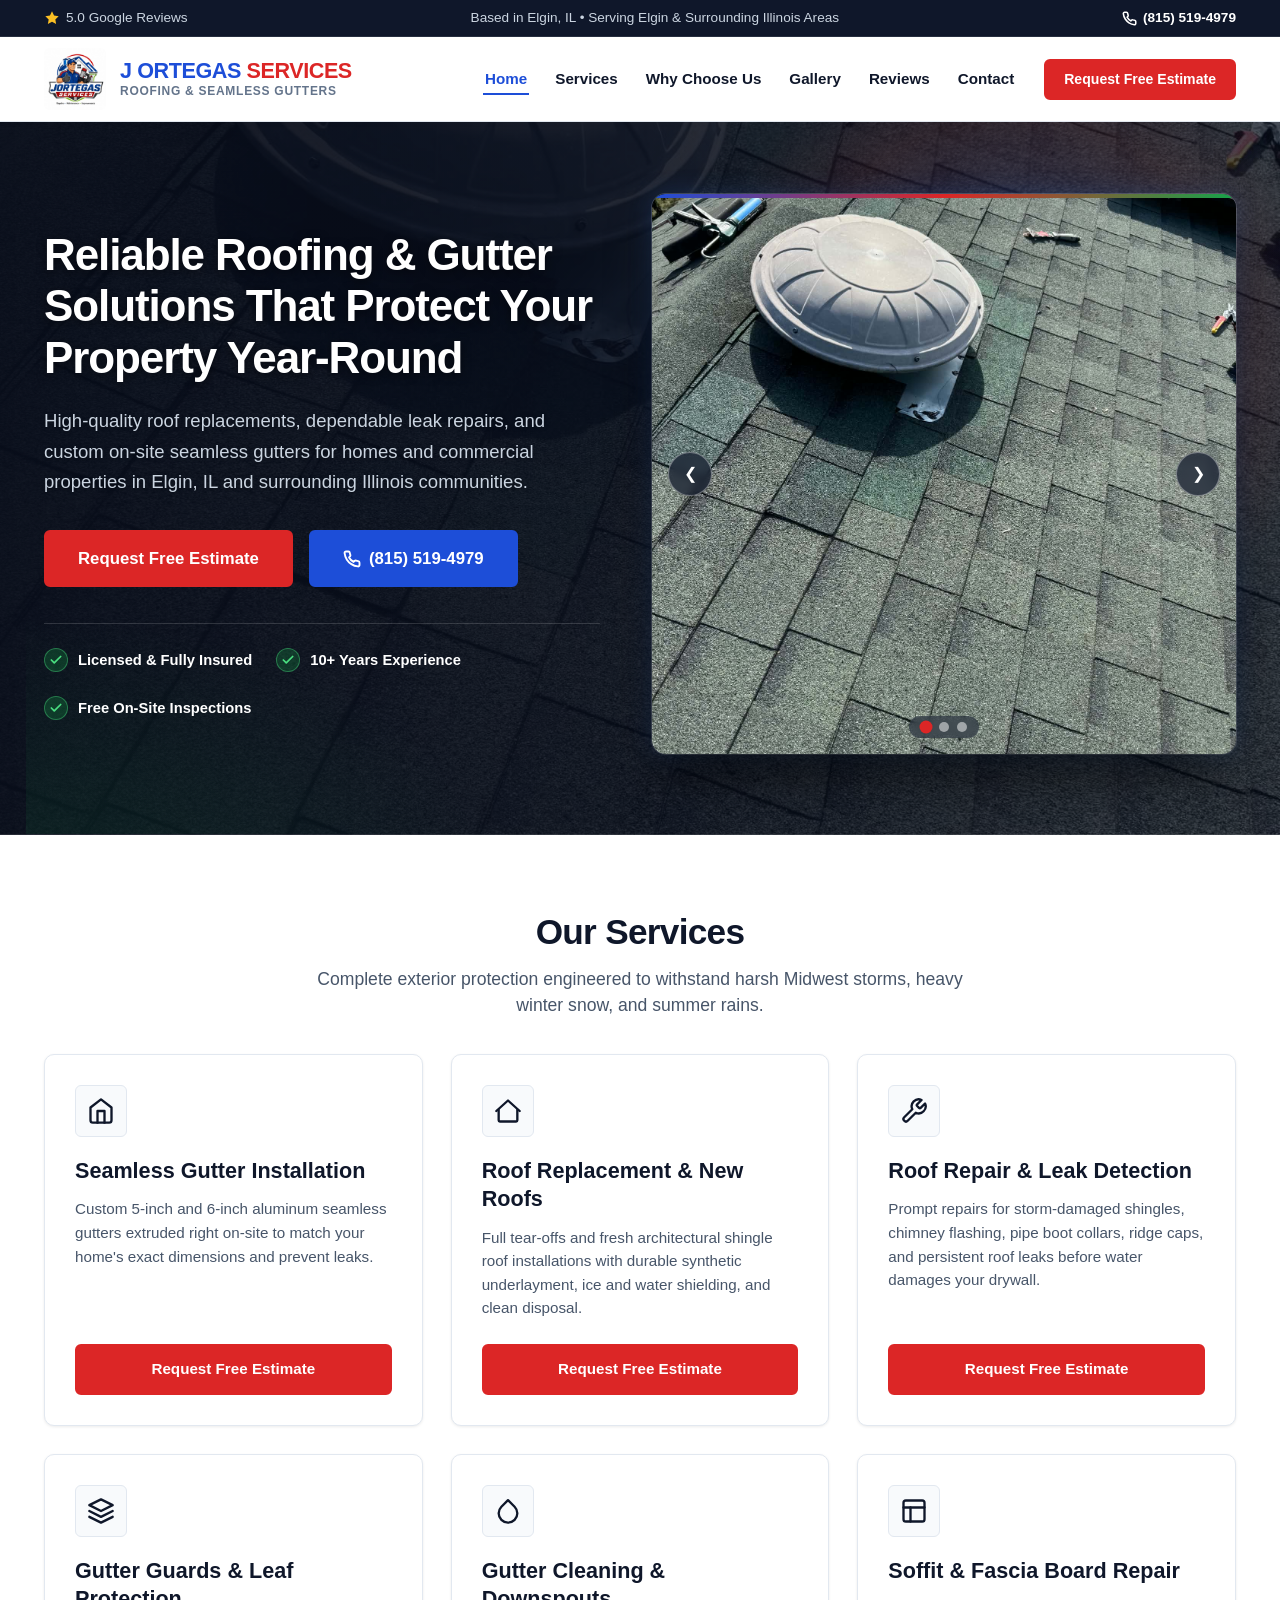
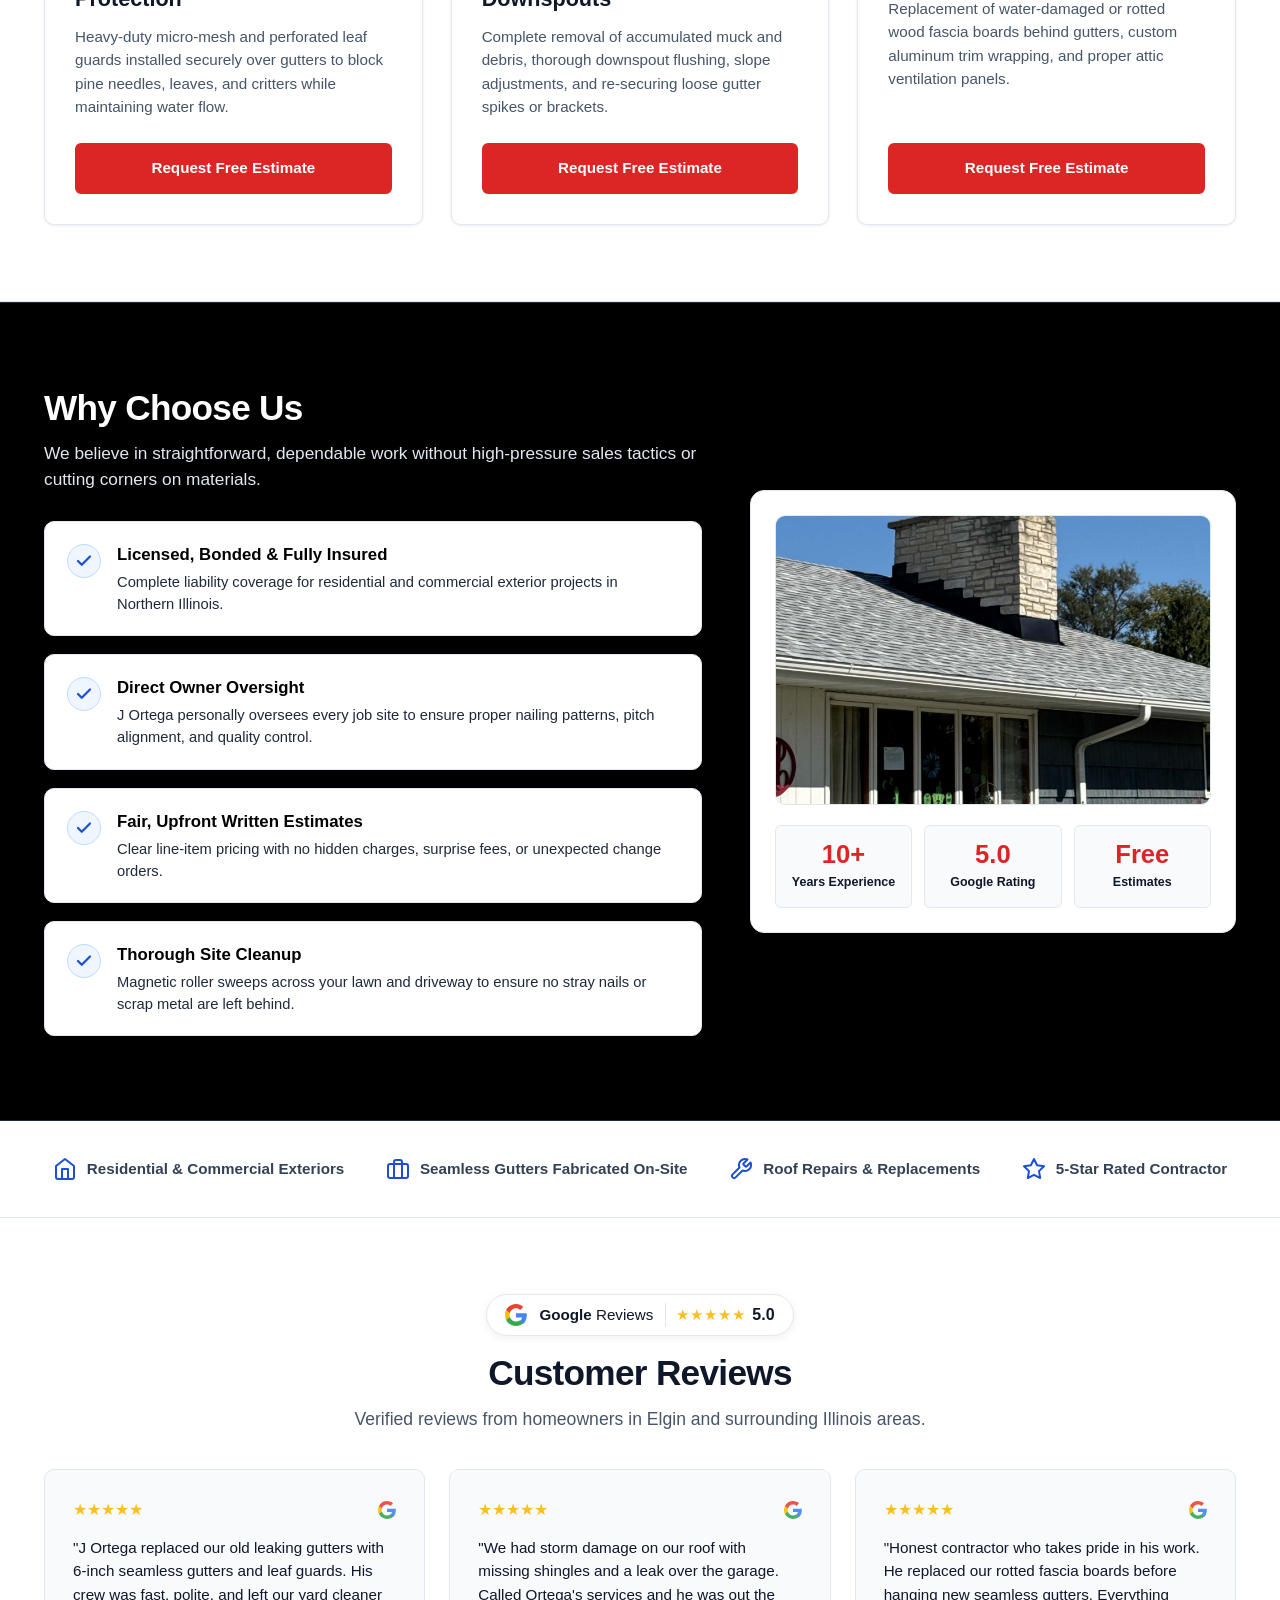
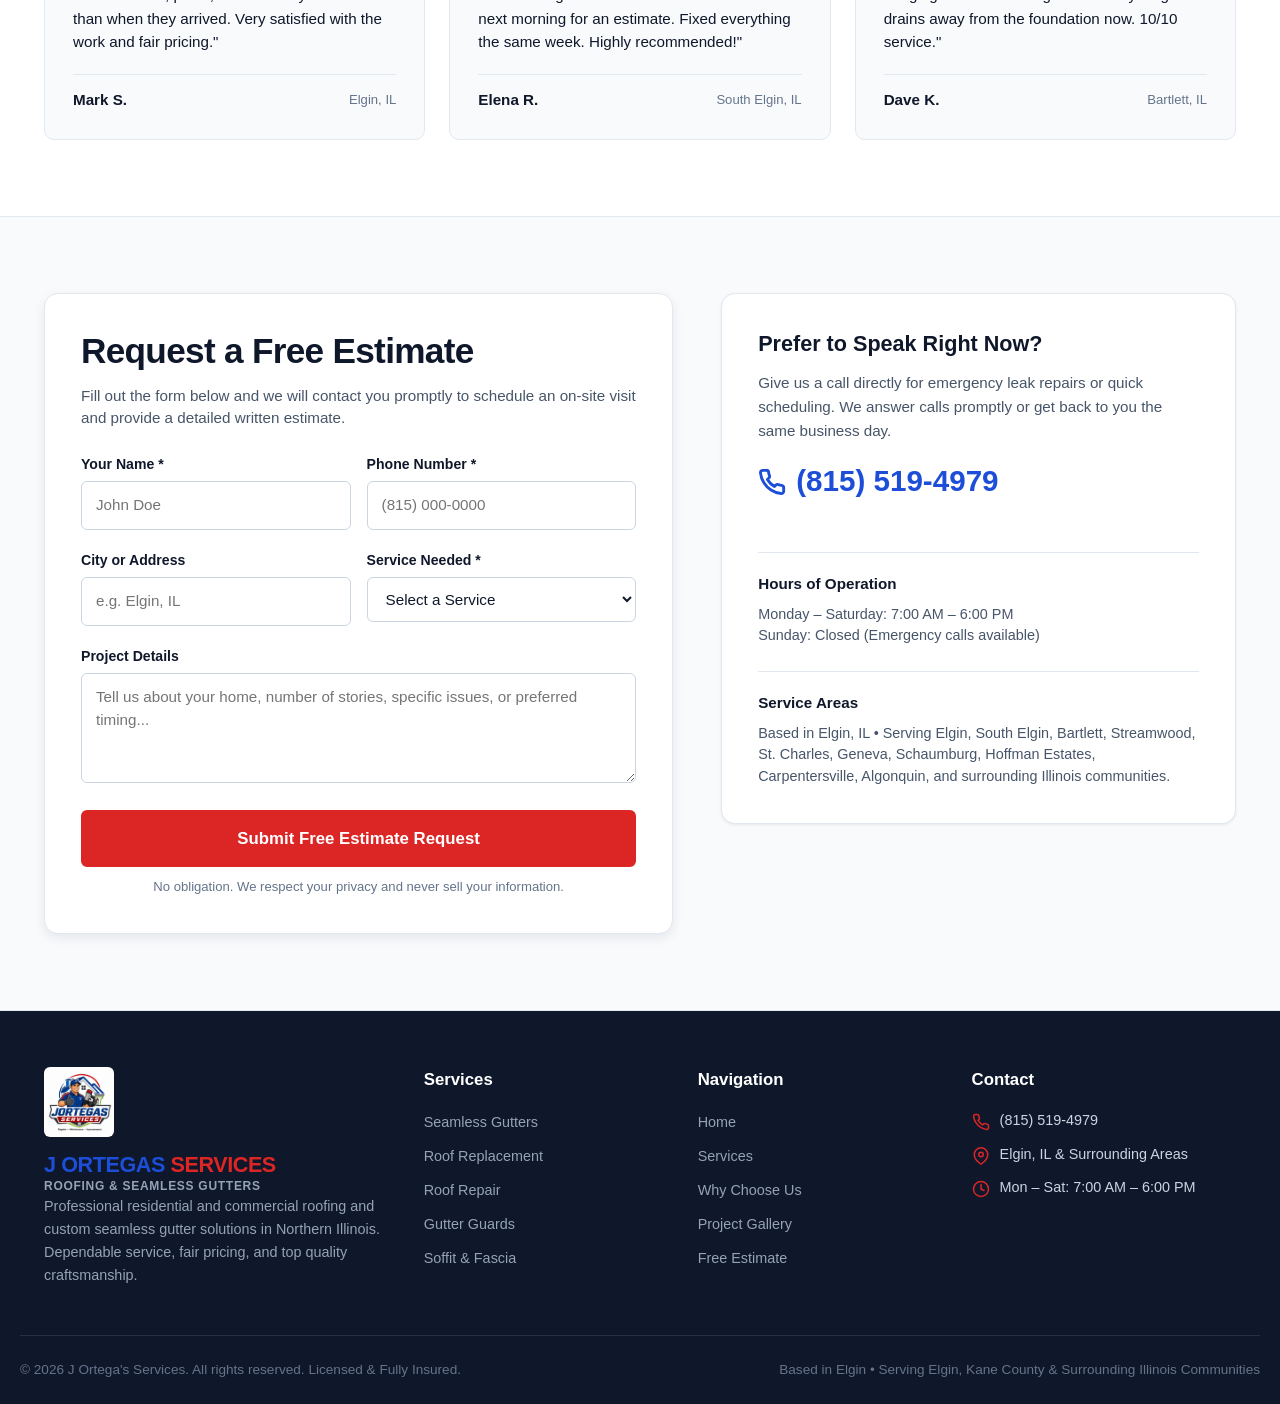
==== index.html @ 9fd20a76 "Launch J Ortega's Services website: dark hero slider, edge-to-edge project gallery, SEO meta & schem" ====
<!DOCTYPE html>
<html lang="en">
<head>
  <meta charset="UTF-8">
  <meta name="viewport" content="width=device-width, initial-scale=1.0">
  <title>J Ortega's Services | Roofing &amp; Seamless Gutters | Elgin, IL</title>
  <meta name="description" content="Professional roofing replacement, roof repair, seamless gutter installation, and gutter guards based in Elgin, IL and serving surrounding Illinois communities. Call (815) 519-4979.">
  <meta name="robots" content="index, follow">
  <meta name="author" content="J Ortega's Services">
  <meta name="theme-color" content="#0f172a">
  <link rel="canonical" href="https://jortegaservices.com/">
  
  <!-- Geo Tags -->
  <meta name="geo.region" content="US-IL">
  <meta name="geo.placename" content="Elgin">
  
  <!-- Favicon and App Icons -->
  <link rel="icon" type="image/png" href="favicon.png">
  <link rel="shortcut icon" href="favicon.ico">
  <link rel="apple-touch-icon" href="favicon.png">
  
  <!-- Social Share / Open Graph Previews -->
  <meta property="og:title" content="J Ortega's Services | Roofing &amp; Seamless Gutters">
  <meta property="og:description" content="Quality roofing replacements, leak repairs, and seamless gutters based in Elgin, IL and serving surrounding Illinois communities. Free estimates.">
  <meta property="og:image" content="photos/preview.jpg">
  <meta property="og:url" content="https://jortegaservices.com/">
  <meta property="og:type" content="website">
  <meta name="twitter:card" content="summary_large_image">
  <meta name="twitter:image" content="photos/preview.jpg">

  <!-- Schema.org JSON-LD Local Business Structured Data for Google -->
  <script type="application/ld+json">
  {
    "@context": "https://schema.org",
    "@type": "RoofingContractor",
    "name": "J Ortega's Services",
    "image": "https://jortegaservices.com/photos/logo.png",
    "telephone": "(815) 519-4979",
    "url": "https://jortegaservices.com/",
    "address": {
      "@type": "PostalAddress",
      "addressLocality": "Elgin",
      "addressRegion": "IL",
      "addressCountry": "US"
    },
    "geo": {
      "@type": "GeoCoordinates",
      "latitude": 42.0354,
      "longitude": -88.2826
    },
    "openingHoursSpecification": {
      "@type": "OpeningHoursSpecification",
      "dayOfWeek": ["Monday", "Tuesday", "Wednesday", "Thursday", "Friday", "Saturday"],
      "opens": "07:00",
      "closes": "18:00"
    },
    "priceRange": "$$",
    "aggregateRating": {
      "@type": "AggregateRating",
      "ratingValue": "5.0",
      "reviewCount": "30"
    }
  }
  </script>

  <link rel="stylesheet" href="styles.css">
</head>
<body>

  <!-- Top Utility Bar -->
  <aside class="top-bar" aria-label="Quick contact and service area">
    <div class="container top-bar-inner">
      <div class="top-bar-item top-bar-rating">
        <svg width="16" height="16" viewBox="0 0 24 24" fill="currentColor">
          <path d="M12 2l3.09 6.26L22 9.27l-5 4.87 1.18 6.88L12 17.77l-6.18 3.25L7 14.14 2 9.27l6.91-1.01L12 2z"/>
        </svg>
        <span>5.0 Google Reviews</span>
      </div>
      <div class="top-bar-item top-bar-location">
        <span>Based in Elgin, IL &bull; Serving Elgin &amp; Surrounding Illinois Areas</span>
      </div>
      <div class="top-bar-right">
        <a href="tel:8155194979" class="top-phone-link">
          <svg width="15" height="15" viewBox="0 0 24 24" fill="none" stroke="currentColor" stroke-width="2.5" stroke-linecap="round" stroke-linejoin="round">
            <path d="M22 16.92v3a2 2 0 0 1-2.18 2 19.79 19.79 0 0 1-8.63-3.07 19.5 19.5 0 0 1-6-6 19.79 19.79 0 0 1-3.07-8.67A2 2 0 0 1 4.11 2h3a2 2 0 0 1 2 1.72 12.84 12.84 0 0 0 .7 2.81 2 2 0 0 1-.45 2.11L8.09 9.91a16 16 0 0 0 6 6l1.27-1.27a2 2 0 0 1 2.11-.45 12.84 12.84 0 0 0 2.81.7A2 2 0 0 1 22 16.92z"></path>
          </svg>
          (815) 519-4979
        </a>
      </div>
    </div>
  </aside>

  <!-- Site Header -->
  <header class="site-header">
    <div class="container nav-container">
      <a href="index.html" class="brand-logo" aria-label="J Ortega's Services Homepage">
        <img src="photos/logo.png" alt="J Ortega's Services Logo" class="brand-logo-img">
        <div class="brand-text">
          <span class="brand-name">
            <span class="accent-blue">J ORTEGAS</span> <span class="accent-red">SERVICES</span>
          </span>
          <span class="brand-tag">Roofing &amp; Seamless Gutters</span>
        </div>
      </a>

      <!-- Desktop & Mobile Nav -->
      <nav class="main-nav" aria-label="Main Navigation">
        <ul class="nav-list">
          <li><a href="index.html" class="nav-link active">Home</a></li>
          <li><a href="#services" class="nav-link">Services</a></li>
          <li><a href="#why-us" class="nav-link">Why Choose Us</a></li>
          <li><a href="gallery.html" class="nav-link">Gallery</a></li>
          <li><a href="#reviews" class="nav-link">Reviews</a></li>
          <li><a href="#estimate" class="nav-link">Contact</a></li>
        </ul>
        <div class="nav-cta-wrap">
          <a href="#estimate" class="btn btn-red btn-sm">Request Free Estimate</a>
        </div>
      </nav>

      <!-- Mobile Menu Toggle Button -->
      <button class="mobile-toggle" aria-label="Toggle navigation menu" aria-expanded="false">
        <svg viewBox="0 0 24 24" fill="none" stroke="currentColor" stroke-width="2.5" stroke-linecap="round" stroke-linejoin="round">
          <line x1="3" y1="6" x2="21" y2="6"></line>
          <line x1="3" y1="12" x2="21" y2="12"></line>
          <line x1="3" y1="18" x2="21" y2="18"></line>
        </svg>
      </button>
    </div>
  </header>

  <main>
    <!-- Hero Section (Spacious Text + Big Fully Visible Photo Slider) -->
    <section class="hero-section" aria-label="Hero Introduction">
      <div class="container hero-grid">
        <div class="hero-content">
          <h1>Reliable Roofing &amp; Gutter Solutions That Protect Your Property Year-Round</h1>
          <p class="hero-lead">
            High-quality roof replacements, dependable leak repairs, and custom on-site seamless gutters for homes and commercial properties in Elgin, IL and surrounding Illinois communities.
          </p>

          <div class="hero-actions">
            <a href="#estimate" class="btn btn-red btn-lg">Request Free Estimate</a>
            <a href="tel:8155194979" class="btn btn-blue btn-lg">
              <svg width="18" height="18" viewBox="0 0 24 24" fill="none" stroke="currentColor" stroke-width="2.5" stroke-linecap="round" stroke-linejoin="round">
                <path d="M22 16.92v3a2 2 0 0 1-2.18 2 19.79 19.79 0 0 1-8.63-3.07 19.5 19.5 0 0 1-6-6 19.79 19.79 0 0 1-3.07-8.67A2 2 0 0 1 4.11 2h3a2 2 0 0 1 2 1.72 12.84 12.84 0 0 0 .7 2.81 2 2 0 0 1-.45 2.11L8.09 9.91a16 16 0 0 0 6 6l1.27-1.27a2 2 0 0 1 2.11-.45 12.84 12.84 0 0 0 2.81.7A2 2 0 0 1 22 16.92z"></path>
              </svg>
              (815) 519-4979
            </a>
          </div>

          <div class="hero-features">
            <div class="hero-feature-item">
              <div class="feature-check">
                <svg viewBox="0 0 24 24" fill="none" stroke="currentColor" stroke-width="3" stroke-linecap="round" stroke-linejoin="round">
                  <polyline points="20 6 9 17 4 12"></polyline>
                </svg>
              </div>
              <span class="feature-text">Licensed &amp; Fully Insured</span>
            </div>
            <div class="hero-feature-item">
              <div class="feature-check">
                <svg viewBox="0 0 24 24" fill="none" stroke="currentColor" stroke-width="3" stroke-linecap="round" stroke-linejoin="round">
                  <polyline points="20 6 9 17 4 12"></polyline>
                </svg>
              </div>
              <span class="feature-text">10+ Years Experience</span>
            </div>
            <div class="hero-feature-item">
              <div class="feature-check">
                <svg viewBox="0 0 24 24" fill="none" stroke="currentColor" stroke-width="3" stroke-linecap="round" stroke-linejoin="round">
                  <polyline points="20 6 9 17 4 12"></polyline>
                </svg>
              </div>
              <span class="feature-text">Free On-Site Inspections</span>
            </div>
          </div>
        </div>

        <!-- Big Hero Photo Slider (Fully Visible) -->
        <div class="hero-slider-wrap">
          <div class="hero-slider-track">
            <div class="hero-slide">
              <img src="photos/hero-1.jpg" alt="Finished roofing project in Elgin IL" loading="eager">
            </div>
            <div class="hero-slide">
              <img src="photos/hero-2.jpg" alt="Roof peak and seamless gutters installation" loading="lazy">
            </div>
            <div class="hero-slide">
              <img src="photos/hero-3.jpg" alt="Full home exterior roofing and gutter setup" loading="lazy">
            </div>
          </div>

          <!-- Slider Arrows -->
          <button class="slider-arrow prev" aria-label="Previous slide">&#10094;</button>
          <button class="slider-arrow next" aria-label="Next slide">&#10095;</button>

          <!-- Slider Dots -->
          <div class="slider-dots" role="tablist" aria-label="Slider Pagination">
            <button class="slider-dot active" aria-label="Slide 1"></button>
            <button class="slider-dot" aria-label="Slide 2"></button>
            <button class="slider-dot" aria-label="Slide 3"></button>
          </div>
        </div>
      </div>
    </section>

    <!-- Services Section -->
    <section id="services" class="services-section">
      <div class="container">
        <header class="section-head text-center">
          <h2>Our Services</h2>
          <p>Complete exterior protection engineered to withstand harsh Midwest storms, heavy winter snow, and summer rains.</p>
        </header>

        <div class="services-grid">
          <!-- Service 1: Seamless Gutters -->
          <article class="service-card">
            <div class="service-icon-box">
              <svg viewBox="0 0 24 24" fill="none" stroke="currentColor" stroke-width="2" stroke-linecap="round" stroke-linejoin="round">
                <path d="M3 9l9-7 9 7v11a2 2 0 0 1-2 2H5a2 2 0 0 1-2-2z"></path>
                <path d="M9 22V12h6v10"></path>
              </svg>
            </div>
            <h3>Seamless Gutter Installation</h3>
            <p>Custom 5-inch and 6-inch aluminum seamless gutters extruded right on-site to match your home's exact dimensions and prevent leaks.</p>
            <div class="service-card-footer">
              <a href="#estimate" class="btn btn-red">Request Free Estimate</a>
            </div>
          </article>

          <!-- Service 2: Roof Replacement -->
          <article class="service-card">
            <div class="service-icon-box">
              <svg viewBox="0 0 24 24" fill="none" stroke="currentColor" stroke-width="2" stroke-linecap="round" stroke-linejoin="round">
                <path d="M2 12l10-9 10 9"></path>
                <path d="M4 11v9a1 1 0 0 0 1 1h14a1 1 0 0 0 1-1v-9"></path>
              </svg>
            </div>
            <h3>Roof Replacement &amp; New Roofs</h3>
            <p>Full tear-offs and fresh architectural shingle roof installations with durable synthetic underlayment, ice and water shielding, and clean disposal.</p>
            <div class="service-card-footer">
              <a href="#estimate" class="btn btn-red">Request Free Estimate</a>
            </div>
          </article>

          <!-- Service 3: Roof Repairs -->
          <article class="service-card">
            <div class="service-icon-box">
              <svg viewBox="0 0 24 24" fill="none" stroke="currentColor" stroke-width="2" stroke-linecap="round" stroke-linejoin="round">
                <path d="M14.7 6.3a1 1 0 0 0 0 1.4l1.6 1.6a1 1 0 0 0 1.4 0l3.77-3.77a6 6 0 0 1-7.94 7.94l-6.91 6.91a2.12 2.12 0 0 1-3-3l6.91-6.91a6 6 0 0 1 7.94-7.94l-3.76 3.76z"></path>
              </svg>
            </div>
            <h3>Roof Repair &amp; Leak Detection</h3>
            <p>Prompt repairs for storm-damaged shingles, chimney flashing, pipe boot collars, ridge caps, and persistent roof leaks before water damages your drywall.</p>
            <div class="service-card-footer">
              <a href="#estimate" class="btn btn-red">Request Free Estimate</a>
            </div>
          </article>

          <!-- Service 4: Gutter Guards -->
          <article class="service-card">
            <div class="service-icon-box">
              <svg viewBox="0 0 24 24" fill="none" stroke="currentColor" stroke-width="2" stroke-linecap="round" stroke-linejoin="round">
                <polygon points="12 2 2 7 12 12 22 7 12 2"></polygon>
                <polyline points="2 17 12 22 22 17"></polyline>
                <polyline points="2 12 12 17 22 12"></polyline>
              </svg>
            </div>
            <h3>Gutter Guards &amp; Leaf Protection</h3>
            <p>Heavy-duty micro-mesh and perforated leaf guards installed securely over gutters to block pine needles, leaves, and critters while maintaining water flow.</p>
            <div class="service-card-footer">
              <a href="#estimate" class="btn btn-red">Request Free Estimate</a>
            </div>
          </article>

          <!-- Service 5: Gutter Cleaning & Tune-Up -->
          <article class="service-card">
            <div class="service-icon-box">
              <svg viewBox="0 0 24 24" fill="none" stroke="currentColor" stroke-width="2" stroke-linecap="round" stroke-linejoin="round">
                <path d="M12 2.69l5.66 5.66a8 8 0 1 1-11.31 0z"></path>
              </svg>
            </div>
            <h3>Gutter Cleaning &amp; Downspouts</h3>
            <p>Complete removal of accumulated muck and debris, thorough downspout flushing, slope adjustments, and re-securing loose gutter spikes or brackets.</p>
            <div class="service-card-footer">
              <a href="#estimate" class="btn btn-red">Request Free Estimate</a>
            </div>
          </article>

          <!-- Service 6: Soffit & Fascia Repair -->
          <article class="service-card">
            <div class="service-icon-box">
              <svg viewBox="0 0 24 24" fill="none" stroke="currentColor" stroke-width="2" stroke-linecap="round" stroke-linejoin="round">
                <rect x="3" y="3" width="18" height="18" rx="2" ry="2"></rect>
                <line x1="3" y1="9" x2="21" y2="9"></line>
                <line x1="9" y1="21" x2="9" y2="9"></line>
              </svg>
            </div>
            <h3>Soffit &amp; Fascia Board Repair</h3>
            <p>Replacement of water-damaged or rotted wood fascia boards behind gutters, custom aluminum trim wrapping, and proper attic ventilation panels.</p>
            <div class="service-card-footer">
              <a href="#estimate" class="btn btn-red">Request Free Estimate</a>
            </div>
          </article>
        </div>
      </div>
    </section>

    <!-- Why Choose Us Section -->
    <section id="why-us" class="why-section">
      <div class="container why-grid">
        <div class="why-content">
          <h2>Why Choose Us</h2>
          <p>We believe in straightforward, dependable work without high-pressure sales tactics or cutting corners on materials.</p>

          <div class="why-list">
            <div class="why-item">
              <div class="why-bullet-icon">
                <svg viewBox="0 0 24 24" fill="none" stroke="currentColor" stroke-width="3" stroke-linecap="round" stroke-linejoin="round">
                  <polyline points="20 6 9 17 4 12"></polyline>
                </svg>
              </div>
              <div class="why-item-content">
                <h4>Licensed, Bonded &amp; Fully Insured</h4>
                <p>Complete liability coverage for residential and commercial exterior projects in Northern Illinois.</p>
              </div>
            </div>

            <div class="why-item">
              <div class="why-bullet-icon">
                <svg viewBox="0 0 24 24" fill="none" stroke="currentColor" stroke-width="3" stroke-linecap="round" stroke-linejoin="round">
                  <polyline points="20 6 9 17 4 12"></polyline>
                </svg>
              </div>
              <div class="why-item-content">
                <h4>Direct Owner Oversight</h4>
                <p>J Ortega personally oversees every job site to ensure proper nailing patterns, pitch alignment, and quality control.</p>
              </div>
            </div>

            <div class="why-item">
              <div class="why-bullet-icon">
                <svg viewBox="0 0 24 24" fill="none" stroke="currentColor" stroke-width="3" stroke-linecap="round" stroke-linejoin="round">
                  <polyline points="20 6 9 17 4 12"></polyline>
                </svg>
              </div>
              <div class="why-item-content">
                <h4>Fair, Upfront Written Estimates</h4>
                <p>Clear line-item pricing with no hidden charges, surprise fees, or unexpected change orders.</p>
              </div>
            </div>

            <div class="why-item">
              <div class="why-bullet-icon">
                <svg viewBox="0 0 24 24" fill="none" stroke="currentColor" stroke-width="3" stroke-linecap="round" stroke-linejoin="round">
                  <polyline points="20 6 9 17 4 12"></polyline>
                </svg>
              </div>
              <div class="why-item-content">
                <h4>Thorough Site Cleanup</h4>
                <p>Magnetic roller sweeps across your lawn and driveway to ensure no stray nails or scrap metal are left behind.</p>
              </div>
            </div>
          </div>
        </div>

        <div class="why-media-card">
          <div class="why-media-box">
            <img src="photos/hero-2.jpg" alt="Roof installation project" loading="lazy">
          </div>
          <div class="why-stat-row">
            <div class="why-stat">
              <span class="why-stat-num">10+</span>
              <span class="why-stat-label">Years Experience</span>
            </div>
            <div class="why-stat">
              <span class="why-stat-num">5.0</span>
              <span class="why-stat-label">Google Rating</span>
            </div>
            <div class="why-stat">
              <span class="why-stat-num">Free</span>
              <span class="why-stat-label">Estimates</span>
            </div>
          </div>
        </div>
      </div>
    </section>

    <!-- Work Highlights & Factual Services Strip -->
    <section class="trust-strip">
      <div class="container">
        <div class="trust-strip-inner">
          <div class="trust-badge">
            <svg viewBox="0 0 24 24" fill="none" stroke="currentColor" stroke-width="2" stroke-linecap="round" stroke-linejoin="round">
              <path d="M3 9l9-7 9 7v11a2 2 0 0 1-2 2H5a2 2 0 0 1-2-2z"></path>
              <polyline points="9 22 9 12 15 12 15 22"></polyline>
            </svg>
            <span>Residential &amp; Commercial Exteriors</span>
          </div>
          <div class="trust-badge">
            <svg viewBox="0 0 24 24" fill="none" stroke="currentColor" stroke-width="2" stroke-linecap="round" stroke-linejoin="round">
              <rect x="2" y="7" width="20" height="14" rx="2" ry="2"></rect>
              <path d="M16 21V5a2 2 0 0 0-2-2h-4a2 2 0 0 0-2 2v16"></path>
            </svg>
            <span>Seamless Gutters Fabricated On-Site</span>
          </div>
          <div class="trust-badge">
            <svg viewBox="0 0 24 24" fill="none" stroke="currentColor" stroke-width="2" stroke-linecap="round" stroke-linejoin="round">
              <path d="M14.7 6.3a1 1 0 0 0 0 1.4l1.6 1.6a1 1 0 0 0 1.4 0l3.77-3.77a6 6 0 0 1-7.94 7.94l-6.91 6.91a2.12 2.12 0 0 1-3-3l6.91-6.91a6 6 0 0 1 7.94-7.94l-3.76 3.76z"></path>
            </svg>
            <span>Roof Repairs &amp; Replacements</span>
          </div>
          <div class="trust-badge">
            <svg viewBox="0 0 24 24" fill="none" stroke="currentColor" stroke-width="2" stroke-linecap="round" stroke-linejoin="round">
              <polygon points="12 2 15.09 8.26 22 9.27 17 14.14 18.18 21.02 12 17.77 5.82 21.02 7 14.14 2 9.27 8.91 8.26 12 2"></polygon>
            </svg>
            <span>5-Star Rated Contractor</span>
          </div>
        </div>
      </div>
    </section>

    <!-- Customer Reviews Section -->
    <section id="reviews" class="reviews-section">
      <div class="container">
        <header class="section-head text-center">
          <div class="google-badge-header">
            <svg class="google-icon" viewBox="0 0 24 24" width="24" height="24">
              <path fill="#4285F4" d="M23.745 12.27c0-.7-.06-1.4-.19-2.07H12v4.51h6.6c-.29 1.52-1.14 2.82-2.4 3.68v3.05h3.88c2.27-2.09 3.665-5.17 3.665-9.17Z"/>
              <path fill="#34A853" d="M12 24c3.24 0 5.95-1.08 7.93-2.91l-3.88-3.05c-1.08.72-2.45 1.16-4.05 1.16-3.12 0-5.77-2.1-6.72-4.93H1.25v3.15C3.26 21.36 7.33 24 12 24Z"/>
              <path fill="#FBBC05" d="M5.28 14.27c-.25-.72-.38-1.49-.38-2.27s.13-1.55.38-2.27V6.58H1.25C.45 8.18 0 10.03 0 12s.45 3.82 1.25 5.42l4.03-3.15Z"/>
              <path fill="#EA4335" d="M12 4.75c1.77 0 3.35.61 4.6 1.8l3.42-3.42C17.95 1.19 15.24 0 12 0 7.33 0 3.26 2.64 1.25 6.58l4.03 3.15c.95-2.83 3.6-4.98 6.72-4.98Z"/>
            </svg>
            <span class="google-badge-text"><strong>Google</strong> Reviews</span>
            <div class="google-badge-rating">
              <span class="google-stars">&#9733;&#9733;&#9733;&#9733;&#9733;</span>
              <strong>5.0</strong>
            </div>
          </div>
          <h2>Customer Reviews</h2>
          <p>Verified reviews from homeowners in Elgin and surrounding Illinois areas.</p>
        </header>

        <div class="reviews-grid">
          <article class="review-card">
            <div class="review-card-top">
              <div class="review-stars" aria-label="5 out of 5 stars">
                ★★★★★
              </div>
              <svg class="google-card-icon" viewBox="0 0 24 24" width="20" height="20">
                <path fill="#4285F4" d="M23.745 12.27c0-.7-.06-1.4-.19-2.07H12v4.51h6.6c-.29 1.52-1.14 2.82-2.4 3.68v3.05h3.88c2.27-2.09 3.665-5.17 3.665-9.17Z"/>
                <path fill="#34A853" d="M12 24c3.24 0 5.95-1.08 7.93-2.91l-3.88-3.05c-1.08.72-2.45 1.16-4.05 1.16-3.12 0-5.77-2.1-6.72-4.93H1.25v3.15C3.26 21.36 7.33 24 12 24Z"/>
                <path fill="#FBBC05" d="M5.28 14.27c-.25-.72-.38-1.49-.38-2.27s.13-1.55.38-2.27V6.58H1.25C.45 8.18 0 10.03 0 12s.45 3.82 1.25 5.42l4.03-3.15Z"/>
                <path fill="#EA4335" d="M12 4.75c1.77 0 3.35.61 4.6 1.8l3.42-3.42C17.95 1.19 15.24 0 12 0 7.33 0 3.26 2.64 1.25 6.58l4.03 3.15c.95-2.83 3.6-4.98 6.72-4.98Z"/>
              </svg>
            </div>
            <p>
              "J Ortega replaced our old leaking gutters with 6-inch seamless gutters and leaf guards. His crew was fast, polite, and left our yard cleaner than when they arrived. Very satisfied with the work and fair pricing."
            </p>
            <div class="reviewer-meta">
              <span class="reviewer-name">Mark S.</span>
              <span class="reviewer-location">Elgin, IL</span>
            </div>
          </article>

          <article class="review-card">
            <div class="review-card-top">
              <div class="review-stars" aria-label="5 out of 5 stars">
                ★★★★★
              </div>
              <svg class="google-card-icon" viewBox="0 0 24 24" width="20" height="20">
                <path fill="#4285F4" d="M23.745 12.27c0-.7-.06-1.4-.19-2.07H12v4.51h6.6c-.29 1.52-1.14 2.82-2.4 3.68v3.05h3.88c2.27-2.09 3.665-5.17 3.665-9.17Z"/>
                <path fill="#34A853" d="M12 24c3.24 0 5.95-1.08 7.93-2.91l-3.88-3.05c-1.08.72-2.45 1.16-4.05 1.16-3.12 0-5.77-2.1-6.72-4.93H1.25v3.15C3.26 21.36 7.33 24 12 24Z"/>
                <path fill="#FBBC05" d="M5.28 14.27c-.25-.72-.38-1.49-.38-2.27s.13-1.55.38-2.27V6.58H1.25C.45 8.18 0 10.03 0 12s.45 3.82 1.25 5.42l4.03-3.15Z"/>
                <path fill="#EA4335" d="M12 4.75c1.77 0 3.35.61 4.6 1.8l3.42-3.42C17.95 1.19 15.24 0 12 0 7.33 0 3.26 2.64 1.25 6.58l4.03 3.15c.95-2.83 3.6-4.98 6.72-4.98Z"/>
              </svg>
            </div>
            <p>
              "We had storm damage on our roof with missing shingles and a leak over the garage. Called Ortega's services and he was out the next morning for an estimate. Fixed everything the same week. Highly recommended!"
            </p>
            <div class="reviewer-meta">
              <span class="reviewer-name">Elena R.</span>
              <span class="reviewer-location">South Elgin, IL</span>
            </div>
          </article>

          <article class="review-card">
            <div class="review-card-top">
              <div class="review-stars" aria-label="5 out of 5 stars">
                ★★★★★
              </div>
              <svg class="google-card-icon" viewBox="0 0 24 24" width="20" height="20">
                <path fill="#4285F4" d="M23.745 12.27c0-.7-.06-1.4-.19-2.07H12v4.51h6.6c-.29 1.52-1.14 2.82-2.4 3.68v3.05h3.88c2.27-2.09 3.665-5.17 3.665-9.17Z"/>
                <path fill="#34A853" d="M12 24c3.24 0 5.95-1.08 7.93-2.91l-3.88-3.05c-1.08.72-2.45 1.16-4.05 1.16-3.12 0-5.77-2.1-6.72-4.93H1.25v3.15C3.26 21.36 7.33 24 12 24Z"/>
                <path fill="#FBBC05" d="M5.28 14.27c-.25-.72-.38-1.49-.38-2.27s.13-1.55.38-2.27V6.58H1.25C.45 8.18 0 10.03 0 12s.45 3.82 1.25 5.42l4.03-3.15Z"/>
                <path fill="#EA4335" d="M12 4.75c1.77 0 3.35.61 4.6 1.8l3.42-3.42C17.95 1.19 15.24 0 12 0 7.33 0 3.26 2.64 1.25 6.58l4.03 3.15c.95-2.83 3.6-4.98 6.72-4.98Z"/>
              </svg>
            </div>
            <p>
              "Honest contractor who takes pride in his work. He replaced our rotted fascia boards before hanging new seamless gutters. Everything drains away from the foundation now. 10/10 service."
            </p>
            <div class="reviewer-meta">
              <span class="reviewer-name">Dave K.</span>
              <span class="reviewer-location">Bartlett, IL</span>
            </div>
          </article>
        </div>
      </div>
    </section>

    <!-- Free Estimate Form Section -->
    <section id="estimate" class="estimate-section">
      <div class="container estimate-grid">
        <div class="estimate-card">
          <h2>Request a Free Estimate</h2>
          <p style="color: #475569; margin-bottom: 24px; font-size: 0.95rem;">
            Fill out the form below and we will contact you promptly to schedule an on-site visit and provide a detailed written estimate.
          </p>

          <form id="estimateForm" action="https://api.web3forms.com/submit" method="POST">
            <!-- Web3Forms Access Key: Replace YOUR_ACCESS_KEY_HERE once you get your key -->
            <input type="hidden" name="access_key" value="YOUR_ACCESS_KEY_HERE">
            <input type="hidden" name="subject" value="New Estimate Request - J Ortega's Services">
            <input type="hidden" name="from_name" value="J Ortega Services Website">
            <!-- Spam Protection Honeypot -->
            <input type="checkbox" name="botcheck" class="hidden" style="display: none;">

            <div class="form-row">
              <div class="form-group">
                <label for="fullName">Your Name *</label>
                <input type="text" id="fullName" name="name" required placeholder="John Doe">
              </div>
              <div class="form-group">
                <label for="phoneNumber">Phone Number *</label>
                <input type="tel" id="phoneNumber" name="phone" required placeholder="(815) 000-0000">
              </div>
            </div>

            <div class="form-row">
              <div class="form-group">
                <label for="cityAddress">City or Address</label>
                <input type="text" id="cityAddress" name="city_address" placeholder="e.g. Elgin, IL">
              </div>
              <div class="form-group">
                <label for="serviceType">Service Needed *</label>
                <select id="serviceType" name="service_needed" required>
                  <option value="" disabled selected>Select a Service</option>
                  <option value="Seamless Gutters">Seamless Gutter Installation</option>
                  <option value="Gutter Guards">Gutter Guards / Leaf Protection</option>
                  <option value="Roof Replacement">Roof Replacement / New Roof</option>
                  <option value="Roof Repair">Roof Repair &amp; Leak Fix</option>
                  <option value="Gutter Cleaning">Gutter Cleaning &amp; Tune-Up</option>
                  <option value="Soffit &amp; Fascia">Soffit &amp; Fascia Repair</option>
                  <option value="Multiple Services">Multiple Services / Inspection</option>
                </select>
              </div>
            </div>

            <div class="form-group">
              <label for="projectDetails">Project Details</label>
              <textarea id="projectDetails" name="message" placeholder="Tell us about your home, number of stories, specific issues, or preferred timing..."></textarea>
            </div>

            <button type="submit" class="btn btn-red btn-lg form-submit-btn">
              Submit Free Estimate Request
            </button>
            <p class="form-note">No obligation. We respect your privacy and never sell your information.</p>
          </form>
        </div>

        <div class="estimate-call-box">
          <h3>Prefer to Speak Right Now?</h3>
          <p style="color: #475569; font-size: 0.95rem; line-height: 1.6;">
            Give us a call directly for emergency leak repairs or quick scheduling. We answer calls promptly or get back to you the same business day.
          </p>

          <a href="tel:8155194979" class="call-big-number">
            <svg width="28" height="28" viewBox="0 0 24 24" fill="none" stroke="currentColor" stroke-width="2.5" stroke-linecap="round" stroke-linejoin="round">
              <path d="M22 16.92v3a2 2 0 0 1-2.18 2 19.79 19.79 0 0 1-8.63-3.07 19.5 19.5 0 0 1-6-6 19.79 19.79 0 0 1-3.07-8.67A2 2 0 0 1 4.11 2h3a2 2 0 0 1 2 1.72 12.84 12.84 0 0 0 .7 2.81 2 2 0 0 1-.45 2.11L8.09 9.91a16 16 0 0 0 6 6l1.27-1.27a2 2 0 0 1 2.11-.45 12.84 12.84 0 0 0 2.81.7A2 2 0 0 1 22 16.92z"></path>
            </svg>
            (815) 519-4979
          </a>

          <div class="service-hours-box">
            <h4>Hours of Operation</h4>
            <p>Monday &ndash; Saturday: 7:00 AM &ndash; 6:00 PM</p>
            <p>Sunday: Closed (Emergency calls available)</p>
          </div>

          <div class="service-hours-box">
            <h4>Service Areas</h4>
            <p>Based in Elgin, IL &bull; Serving Elgin, South Elgin, Bartlett, Streamwood, St. Charles, Geneva, Schaumburg, Hoffman Estates, Carpentersville, Algonquin, and surrounding Illinois communities.</p>
          </div>
        </div>
      </div>
    </section>
  </main>

  <!-- Site Footer -->
  <footer class="site-footer">
    <div class="container footer-grid">
      <div class="footer-col footer-brand">
        <img src="photos/logo.png" alt="J Ortega's Services Logo" class="footer-brand-logo">
        <div class="brand-text">
          <span class="brand-name" style="color: #ffffff;">
            <span class="accent-blue">J ORTEGAS</span> <span class="accent-red">SERVICES</span>
          </span>
          <span class="brand-tag" style="color: #94a3b8;">Roofing &amp; Seamless Gutters</span>
        </div>
        <p>
          Professional residential and commercial roofing and custom seamless gutter solutions in Northern Illinois. Dependable service, fair pricing, and top quality craftsmanship.
        </p>
      </div>

      <div class="footer-col">
        <h4>Services</h4>
        <ul class="footer-links">
          <li><a href="#services">Seamless Gutters</a></li>
          <li><a href="#services">Roof Replacement</a></li>
          <li><a href="#services">Roof Repair</a></li>
          <li><a href="#services">Gutter Guards</a></li>
          <li><a href="#services">Soffit &amp; Fascia</a></li>
        </ul>
      </div>

      <div class="footer-col">
        <h4>Navigation</h4>
        <ul class="footer-links">
          <li><a href="index.html">Home</a></li>
          <li><a href="#services">Services</a></li>
          <li><a href="#why-us">Why Choose Us</a></li>
          <li><a href="gallery.html">Project Gallery</a></li>
          <li><a href="#estimate">Free Estimate</a></li>
        </ul>
      </div>

      <div class="footer-col">
        <h4>Contact</h4>
        <div class="footer-contact-item">
          <svg viewBox="0 0 24 24" fill="none" stroke="currentColor" stroke-width="2" stroke-linecap="round" stroke-linejoin="round">
            <path d="M22 16.92v3a2 2 0 0 1-2.18 2 19.79 19.79 0 0 1-8.63-3.07 19.5 19.5 0 0 1-6-6 19.79 19.79 0 0 1-3.07-8.67A2 2 0 0 1 4.11 2h3a2 2 0 0 1 2 1.72 12.84 12.84 0 0 0 .7 2.81 2 2 0 0 1-.45 2.11L8.09 9.91a16 16 0 0 0 6 6l1.27-1.27a2 2 0 0 1 2.11-.45 12.84 12.84 0 0 0 2.81.7A2 2 0 0 1 22 16.92z"></path>
          </svg>
          <a href="tel:8155194979">(815) 519-4979</a>
        </div>
        <div class="footer-contact-item">
          <svg viewBox="0 0 24 24" fill="none" stroke="currentColor" stroke-width="2" stroke-linecap="round" stroke-linejoin="round">
            <path d="M21 10c0 7-9 13-9 13s-9-6-9-13a9 9 0 0 1 18 0z"></path>
            <circle cx="12" cy="10" r="3"></circle>
          </svg>
          <span>Elgin, IL &amp; Surrounding Areas</span>
        </div>
        <div class="footer-contact-item">
          <svg viewBox="0 0 24 24" fill="none" stroke="currentColor" stroke-width="2" stroke-linecap="round" stroke-linejoin="round">
            <circle cx="12" cy="12" r="10"></circle>
            <polyline points="12 6 12 12 16 14"></polyline>
          </svg>
          <span>Mon &ndash; Sat: 7:00 AM &ndash; 6:00 PM</span>
        </div>
      </div>
    </div>

    <div class="container footer-bottom">
      <p>&copy; 2026 J Ortega's Services. All rights reserved. Licensed &amp; Fully Insured.</p>
      <p>Based in Elgin &bull; Serving Elgin, Kane County &amp; Surrounding Illinois Communities</p>
    </div>
  </footer>

  <!-- Sticky Bottom Mobile Action Bar -->
  <div class="mobile-sticky-bar" aria-label="Quick mobile contact bar">
    <div class="mobile-sticky-inner">
      <a href="tel:8155194979" class="btn btn-blue btn-sm">
        <svg width="15" height="15" viewBox="0 0 24 24" fill="none" stroke="currentColor" stroke-width="2.5" stroke-linecap="round" stroke-linejoin="round">
          <path d="M22 16.92v3a2 2 0 0 1-2.18 2 19.79 19.79 0 0 1-8.63-3.07 19.5 19.5 0 0 1-6-6 19.79 19.79 0 0 1-3.07-8.67A2 2 0 0 1 4.11 2h3a2 2 0 0 1 2 1.72 12.84 12.84 0 0 0 .7 2.81 2 2 0 0 1-.45 2.11L8.09 9.91a16 16 0 0 0 6 6l1.27-1.27a2 2 0 0 1 2.11-.45 12.84 12.84 0 0 0 2.81.7A2 2 0 0 1 22 16.92z"></path>
        </svg>
        Call Us
      </a>
      <a href="#estimate" class="btn btn-red btn-sm">Free Estimate</a>
    </div>
  </div>

  <script src="main.js"></script>
</body>
</html>
---- styles.css ----
/* ==========================================================================
   J ORTEGA'S SERVICES - ROOFING & SEAMLESS GUTTERS
   Clean White Theme | No-Bloat High-Performance Stylesheet
   Color Accents: Red (Estimates/CTAs), Blue (Structure/Trust), Green (Checkmarks/Ratings)
   ========================================================================== */

:root {
  /* Core White Theme Colors */
  --bg-page: #ffffff;
  --bg-subtle: #f8fafc;
  --bg-card: #ffffff;
  --border-light: #e2e8f0;
  --border-strong: #cbd5e1;
  
  /* Text */
  --text-main: #0f172a;
  --text-muted: #475569;
  --text-light: #64748b;
  --text-white: #ffffff;
  
  /* Brand Accents (Red, Blue, Green from Logo) */
  --red-primary: #dc2626;
  --red-hover: #b91c1c;
  --red-light: #fef2f2;
  
  --blue-primary: #1d4ed8;
  --blue-hover: #1e40af;
  --blue-light: #eff6ff;
  
  --green-primary: #16a34a;
  --green-hover: #15803d;
  --green-light: #f0fdf4;
  
  /* Layout & Spacing */
  --container-max: 1240px;
  --radius-sm: 6px;
  --radius-md: 10px;
  --radius-lg: 14px;
  --shadow-sm: 0 1px 3px rgba(0, 0, 0, 0.08);
  --shadow-md: 0 4px 12px rgba(15, 23, 42, 0.08);
  --shadow-lg: 0 10px 25px rgba(15, 23, 42, 0.12);
  --transition: all 0.25s ease-in-out;
}

/* Reset & Base */
*, *::before, *::after {
  box-sizing: border-box;
  margin: 0;
  padding: 0;
}

html {
  font-family: -apple-system, BlinkMacSystemFont, "Segoe UI", Roboto, "Helvetica Neue", Arial, sans-serif;
  color: var(--text-main);
  background-color: var(--bg-page);
  scroll-behavior: smooth;
  line-height: 1.5;
  -webkit-text-size-adjust: 100%;
}

body {
  min-height: 100vh;
  display: flex;
  flex-direction: column;
  overflow-x: hidden;
}

img, svg {
  display: block;
  max-width: 100%;
}

a {
  color: inherit;
  text-decoration: none;
}

button, input, textarea, select {
  font: inherit;
}

.container {
  width: 100%;
  max-width: var(--container-max);
  margin-left: auto;
  margin-right: auto;
  padding-left: 24px;
  padding-right: 24px;
}

/* Full Width Fluid Container */
.container-fluid {
  width: 100%;
  padding-left: 16px;
  padding-right: 16px;
  margin-left: auto;
  margin-right: auto;
}

/* ==========================================================================
   DIRECT HEADERS (NO PILLS, NO WEIRD DASH SUBTEXTS)
   ========================================================================== */
h1 {
  font-size: 2.85rem;
  font-weight: 800;
  line-height: 1.15;
  letter-spacing: -0.025em;
}

h2 {
  font-size: 2.2rem;
  font-weight: 800;
  line-height: 1.2;
  color: var(--text-main);
  letter-spacing: -0.02em;
  margin-bottom: 12px;
}

h3 {
  font-size: 1.35rem;
  font-weight: 700;
  line-height: 1.3;
  color: var(--text-main);
}

.section-head {
  margin-bottom: 36px;
}

.section-head.text-center {
  text-align: center;
}

.section-head p {
  font-size: 1.1rem;
  color: var(--text-muted);
  max-width: 680px;
}

.section-head.text-center p {
  margin-left: auto;
  margin-right: auto;
}

/* ==========================================================================
   BUTTONS (RED FOR ESTIMATES, BLUE FOR SECONDARY)
   ========================================================================== */
.btn {
  display: inline-flex;
  align-items: center;
  justify-content: center;
  gap: 8px;
  font-weight: 700;
  font-size: 0.95rem;
  padding: 12px 24px;
  border-radius: var(--radius-sm);
  border: 2px solid transparent;
  cursor: pointer;
  transition: var(--transition);
  text-align: center;
  white-space: nowrap;
}

/* Red Free Estimate Button */
.btn-red {
  background-color: var(--red-primary);
  color: var(--text-white);
  border-color: var(--red-primary);
}
.btn-red:hover {
  background-color: var(--red-hover);
  border-color: var(--red-hover);
  transform: translateY(-2px);
  box-shadow: 0 4px 14px rgba(220, 38, 38, 0.35);
}

/* Secondary Blue Call Button */
.btn-blue {
  background-color: var(--blue-primary);
  color: var(--text-white);
  border-color: var(--blue-primary);
}
.btn-blue:hover {
  background-color: var(--blue-hover);
  border-color: var(--blue-hover);
  transform: translateY(-2px);
  box-shadow: 0 4px 14px rgba(29, 78, 216, 0.3);
}

.btn-outline {
  background-color: transparent;
  color: var(--text-main);
  border-color: var(--border-strong);
}
.btn-outline:hover {
  background-color: var(--bg-subtle);
  border-color: var(--text-main);
}

.btn-sm {
  padding: 8px 18px;
  font-size: 0.88rem;
}

.btn-lg {
  padding: 14px 32px;
  font-size: 1.05rem;
}

/* ==========================================================================
   TOP BAR (SERVICE AREA, RATINGS, DIRECT PHONE)
   ========================================================================== */
.top-bar {
  background-color: #0f172a;
  color: #f1f5f9;
  font-size: 0.85rem;
  padding: 8px 0;
  border-bottom: 1px solid rgba(255, 255, 255, 0.1);
}

.top-bar-inner {
  display: flex;
  align-items: center;
  justify-content: space-between;
  gap: 16px;
  flex-wrap: wrap;
}

.top-bar-item {
  display: flex;
  align-items: center;
  gap: 8px;
}

.top-bar-rating {
  display: flex;
  align-items: center;
  gap: 6px;
  color: #fbbf24;
  font-weight: 700;
}

.top-bar-rating span {
  color: #cbd5e1;
  font-weight: 500;
}

.top-bar-location {
  color: #cbd5e1;
}

.top-bar-right {
  display: flex;
  align-items: center;
  gap: 16px;
}

.top-phone-link {
  color: #ffffff;
  font-weight: 700;
  display: flex;
  align-items: center;
  gap: 6px;
}
.top-phone-link:hover {
  color: #93c5fd;
}

/* ==========================================================================
   SITE HEADER & NAVIGATION
   ========================================================================== */
.site-header {
  background-color: #ffffff;
  border-bottom: 1px solid var(--border-light);
  position: sticky;
  top: 0;
  z-index: 100;
  box-shadow: 0 1px 5px rgba(0, 0, 0, 0.05);
}

.nav-container {
  display: flex;
  align-items: center;
  justify-content: space-between;
  height: 84px;
  gap: 24px;
}

/* Brand Logo */
.brand-logo {
  display: flex;
  align-items: center;
  gap: 14px;
  text-decoration: none;
}

.brand-logo-img {
  height: 62px;
  width: auto;
  object-fit: contain;
  border-radius: var(--radius-sm);
}

.brand-text {
  display: flex;
  flex-direction: column;
}

.brand-name {
  font-size: 1.35rem;
  font-weight: 900;
  letter-spacing: -0.02em;
  line-height: 1.1;
  color: #0f172a;
}

.brand-name .accent-red { color: var(--red-primary); }
.brand-name .accent-blue { color: var(--blue-primary); }
.brand-name .accent-green { color: var(--green-primary); }

.brand-tag {
  font-size: 0.75rem;
  font-weight: 700;
  color: var(--text-light);
  letter-spacing: 0.06em;
  text-transform: uppercase;
}

/* Nav Links */
.main-nav {
  display: flex;
  align-items: center;
  gap: 28px;
}

.nav-list {
  display: flex;
  align-items: center;
  gap: 24px;
  list-style: none;
}

.nav-link {
  font-size: 0.95rem;
  font-weight: 600;
  color: var(--text-main);
  padding: 6px 2px;
  border-bottom: 2px solid transparent;
  transition: var(--transition);
}

.nav-link:hover,
.nav-link.active {
  color: var(--blue-primary);
  border-bottom-color: var(--blue-primary);
}

.nav-cta-wrap {
  display: flex;
  align-items: center;
  gap: 12px;
}

/* Mobile Toggle */
.mobile-toggle {
  display: none;
  background: none;
  border: none;
  cursor: pointer;
  padding: 8px;
  color: var(--text-main);
}
.mobile-toggle svg {
  width: 28px;
  height: 28px;
}

/* ==========================================================================
   HERO SECTION (DARK CINEMATIC CANVAS + FULLY VISIBLE PHOTO SLIDER)
   ========================================================================== */
.hero-section {
  position: relative;
  padding: 72px 0 80px;
  background-color: #080d1a;
  background-image: 
    linear-gradient(90deg, rgba(8, 13, 26, 0.96) 0%, rgba(8, 13, 26, 0.88) 50%, rgba(8, 13, 26, 0.72) 100%),
    url('photos/hero-1.jpg');
  background-size: cover;
  background-position: center;
  color: #ffffff;
  border-bottom: 1px solid rgba(255, 255, 255, 0.1);
  overflow: hidden;
}

/* Ambient luminous glow accents */
.hero-section::before {
  content: "";
  position: absolute;
  top: -100px;
  right: -60px;
  width: 650px;
  height: 650px;
  border-radius: 50%;
  background: radial-gradient(circle, rgba(29, 78, 216, 0.22) 0%, rgba(220, 38, 38, 0.08) 50%, transparent 70%);
  pointer-events: none;
  z-index: 0;
}

.hero-section::after {
  content: "";
  position: absolute;
  bottom: -40px;
  left: 2%;
  width: 500px;
  height: 280px;
  background: radial-gradient(ellipse at bottom left, rgba(22, 163, 74, 0.12) 0%, transparent 65%);
  pointer-events: none;
  z-index: 0;
}

.hero-grid {
  position: relative;
  z-index: 1;
  display: grid;
  grid-template-columns: 1fr 1.05fr;
  gap: 52px;
  align-items: center;
}

.hero-content h1 {
  font-size: 2.75rem;
  line-height: 1.18;
  margin-bottom: 22px;
  color: #ffffff;
  text-shadow: 0 2px 10px rgba(0, 0, 0, 0.5);
}

.hero-lead {
  font-size: 1.16rem;
  line-height: 1.65;
  color: #cbd5e1;
  margin-bottom: 32px;
  text-shadow: 0 1px 4px rgba(0, 0, 0, 0.3);
}

.hero-actions {
  display: flex;
  align-items: center;
  gap: 16px;
  flex-wrap: wrap;
  margin-bottom: 36px;
}

.hero-features {
  display: flex;
  align-items: center;
  gap: 24px;
  flex-wrap: wrap;
  padding-top: 24px;
  border-top: 1px solid rgba(255, 255, 255, 0.15);
}

.hero-feature-item {
  display: flex;
  align-items: center;
  gap: 10px;
}

.feature-check {
  width: 24px;
  height: 24px;
  border-radius: 50%;
  background-color: rgba(22, 163, 74, 0.25);
  color: #4ade80;
  border: 1px solid rgba(74, 222, 128, 0.4);
  display: flex;
  align-items: center;
  justify-content: center;
  flex-shrink: 0;
}
.feature-check svg {
  width: 14px;
  height: 14px;
}

.feature-text {
  font-size: 0.92rem;
  font-weight: 700;
  color: #ffffff;
}

/* Big Hero Slider Frame (Illuminated & Fully Visible Work Photo) */
.hero-slider-wrap {
  position: relative;
  width: 100%;
  height: 560px;
  border-radius: var(--radius-lg);
  overflow: hidden;
  background-color: #0f172a;
  box-shadow: 
    0 24px 50px -10px rgba(0, 0, 0, 0.7),
    0 0 0 1px rgba(255, 255, 255, 0.18),
    0 0 24px rgba(59, 130, 246, 0.2);
}

/* 3-Color brand accent stripe at the top edge of the slider frame */
.hero-slider-wrap::before {
  content: "";
  position: absolute;
  top: 0;
  left: 0;
  right: 0;
  height: 4px;
  background: linear-gradient(90deg, var(--blue-primary) 0%, var(--red-primary) 50%, var(--green-primary) 100%);
  z-index: 12;
}

.hero-slider-track {
  display: flex;
  width: 100%;
  height: 100%;
  transition: transform 0.65s cubic-bezier(0.25, 1, 0.5, 1);
}

.hero-slide {
  flex: 0 0 100%;
  width: 100%;
  height: 100%;
  position: relative;
  background-color: #0f172a;
}

.hero-slide img {
  width: 100%;
  height: 100%;
  object-fit: cover;
  object-position: center;
}

/* Slider Controls */
.slider-arrow {
  position: absolute;
  top: 50%;
  transform: translateY(-50%);
  width: 44px;
  height: 44px;
  border-radius: 50%;
  background-color: rgba(15, 23, 42, 0.7);
  border: 1px solid rgba(255, 255, 255, 0.35);
  color: #ffffff;
  display: flex;
  align-items: center;
  justify-content: center;
  cursor: pointer;
  z-index: 10;
  transition: var(--transition);
  backdrop-filter: blur(4px);
}
.slider-arrow:hover {
  background-color: var(--red-primary);
  border-color: var(--red-primary);
}
.slider-arrow.prev { left: 16px; }
.slider-arrow.next { right: 16px; }

.slider-dots {
  position: absolute;
  bottom: 16px;
  left: 50%;
  transform: translateX(-50%);
  display: flex;
  gap: 8px;
  z-index: 10;
  background-color: rgba(15, 23, 42, 0.5);
  padding: 6px 12px;
  border-radius: 20px;
  backdrop-filter: blur(4px);
}

.slider-dot {
  width: 10px;
  height: 10px;
  border-radius: 50%;
  background-color: rgba(255, 255, 255, 0.5);
  border: none;
  cursor: pointer;
  transition: var(--transition);
}

.slider-dot.active {
  background-color: var(--red-primary);
  transform: scale(1.3);
}

/* ==========================================================================
   SERVICES SECTION (6 GRID CARDS GUIDED BY USER SCREENSHOT)
   ========================================================================== */
.services-section {
  padding: 76px 0;
  background-color: #ffffff;
  border-bottom: 1px solid var(--border-light);
}

.services-grid {
  display: grid;
  grid-template-columns: repeat(3, 1fr);
  gap: 28px;
}

.service-card {
  background-color: #ffffff;
  border: 1px solid var(--border-light);
  border-radius: var(--radius-md);
  padding: 30px;
  display: flex;
  flex-direction: column;
  box-shadow: var(--shadow-sm);
  transition: var(--transition);
}

.service-card:hover {
  border-color: var(--border-strong);
  box-shadow: var(--shadow-md);
  transform: translateY(-3px);
}

.service-icon-box {
  width: 52px;
  height: 52px;
  border-radius: var(--radius-sm);
  background-color: var(--bg-subtle);
  border: 1px solid var(--border-light);
  display: flex;
  align-items: center;
  justify-content: center;
  margin-bottom: 20px;
  color: var(--text-main);
  transition: var(--transition);
}

.service-card:hover .service-icon-box {
  background-color: var(--blue-light);
  color: var(--blue-primary);
  border-color: #bfdbfe;
}

.service-icon-box svg {
  width: 28px;
  height: 28px;
}

.service-card h3 {
  margin-bottom: 12px;
}

.service-card p {
  color: var(--text-muted);
  font-size: 0.95rem;
  line-height: 1.55;
  margin-bottom: 24px;
  flex-grow: 1;
}

.service-card-footer {
  margin-top: auto;
}

.service-card-footer .btn {
  width: 100%;
}

/* ==========================================================================
   WHY CHOOSE US SECTION (BLACK BACKGROUND WITH WHITE SQUARES)
   ========================================================================== */
.why-section {
  padding: 84px 0;
  background-color: #000000;
  color: #ffffff;
  border-top: 1px solid #1e293b;
  border-bottom: 1px solid #1e293b;
}

.why-section h2 {
  color: #ffffff;
}

.why-section .why-content > p {
  color: #e2e8f0;
  font-size: 1.08rem;
}

.why-grid {
  display: grid;
  grid-template-columns: 1.15fr 0.85fr;
  gap: 48px;
  align-items: center;
}

.why-list {
  display: flex;
  flex-direction: column;
  gap: 18px;
  margin-top: 28px;
}

/* White Squares with Black Text */
.why-item {
  display: flex;
  align-items: flex-start;
  gap: 16px;
  background-color: #ffffff;
  padding: 20px 22px;
  border-radius: var(--radius-md);
  border: 1px solid #e2e8f0;
  box-shadow: 0 4px 16px rgba(0, 0, 0, 0.4);
  transition: var(--transition);
}

.why-item:hover {
  transform: translateX(4px);
  box-shadow: 0 6px 20px rgba(0, 0, 0, 0.6);
}

/* Accents Changed to Blue */
.why-bullet-icon {
  width: 34px;
  height: 34px;
  border-radius: 50%;
  background-color: #eff6ff;
  color: var(--blue-primary);
  border: 1px solid #bfdbfe;
  display: flex;
  align-items: center;
  justify-content: center;
  flex-shrink: 0;
  margin-top: 2px;
}
.why-bullet-icon svg {
  width: 18px;
  height: 18px;
}

/* Black Text inside White Squares */
.why-item-content h4 {
  font-size: 1.05rem;
  font-weight: 800;
  color: #000000;
  margin-bottom: 4px;
}

.why-item-content p {
  font-size: 0.92rem;
  color: #1e293b;
  line-height: 1.5;
}

/* Right Media Card (White Square) */
.why-media-card {
  background-color: #ffffff;
  border: 1px solid #e2e8f0;
  border-radius: var(--radius-lg);
  padding: 24px;
  box-shadow: 0 16px 36px rgba(0, 0, 0, 0.6);
}

.why-media-box {
  width: 100%;
  height: 290px;
  border-radius: var(--radius-md);
  overflow: hidden;
  background-color: #0f172a;
  margin-bottom: 20px;
  border: 1px solid #e2e8f0;
}
.why-media-box img {
  width: 100%;
  height: 100%;
  object-fit: cover;
}

.why-stat-row {
  display: grid;
  grid-template-columns: repeat(3, 1fr);
  gap: 12px;
  text-align: center;
}

.why-stat {
  padding: 14px 10px;
  background-color: #f8fafc;
  border-radius: var(--radius-sm);
  border: 1px solid #e2e8f0;
}

/* Stat Letters/Numbers Changed to Red */
.why-stat-num {
  font-size: 1.6rem;
  font-weight: 900;
  color: var(--red-primary);
  line-height: 1.1;
  display: block;
}

.why-stat-label {
  font-size: 0.78rem;
  font-weight: 700;
  color: #0f172a;
}

/* ==========================================================================
   BRANDS & TRUST STRIP (NO UNVERIFIED CERTS OR GUARANTEES)
   ========================================================================== */
.trust-strip {
  padding: 36px 0;
  background-color: #ffffff;
  border-bottom: 1px solid var(--border-light);
}

.trust-strip-inner {
  display: flex;
  align-items: center;
  justify-content: space-around;
  flex-wrap: wrap;
  gap: 24px;
}

.trust-badge {
  display: flex;
  align-items: center;
  gap: 10px;
  color: #334155;
  font-weight: 700;
  font-size: 0.95rem;
}

.trust-badge svg {
  width: 24px;
  height: 24px;
  color: var(--blue-primary);
}

/* ==========================================================================
   CUSTOMER REVIEWS SECTION (WITH GOOGLE BADGE)
   ========================================================================== */
.reviews-section {
  padding: 76px 0;
  background-color: #ffffff;
  border-bottom: 1px solid var(--border-light);
}

.google-badge-header {
  display: inline-flex;
  align-items: center;
  gap: 12px;
  background-color: #ffffff;
  padding: 8px 18px;
  border-radius: 30px;
  border: 1px solid var(--border-light);
  box-shadow: 0 2px 10px rgba(0, 0, 0, 0.06);
  margin-bottom: 16px;
}

.google-icon {
  width: 22px;
  height: 22px;
  flex-shrink: 0;
}

.google-badge-text {
  font-size: 0.95rem;
  color: var(--text-main);
}
.google-badge-text strong {
  font-weight: 800;
}

.google-badge-rating {
  display: flex;
  align-items: center;
  gap: 6px;
  padding-left: 10px;
  border-left: 1px solid var(--border-light);
}

.google-stars {
  color: #fbbf24;
  letter-spacing: 1px;
  font-size: 0.95rem;
}

.reviews-grid {
  display: grid;
  grid-template-columns: repeat(3, 1fr);
  gap: 24px;
}

.review-card {
  background-color: var(--bg-subtle);
  border: 1px solid var(--border-light);
  border-radius: var(--radius-md);
  padding: 28px;
  display: flex;
  flex-direction: column;
  transition: var(--transition);
}

.review-card:hover {
  transform: translateY(-2px);
  box-shadow: var(--shadow-sm);
  border-color: var(--border-strong);
}

.review-card-top {
  display: flex;
  align-items: center;
  justify-content: space-between;
  margin-bottom: 14px;
}

.google-card-icon {
  width: 18px;
  height: 18px;
  opacity: 0.9;
  flex-shrink: 0;
}

.review-stars {
  color: #fbbf24;
  display: flex;
  gap: 3px;
  font-size: 1rem;
}

.review-card p {
  color: var(--text-main);
  font-size: 0.95rem;
  line-height: 1.55;
  margin-bottom: 20px;
  flex-grow: 1;
}

.reviewer-meta {
  display: flex;
  justify-content: space-between;
  align-items: center;
  border-top: 1px solid var(--border-light);
  padding-top: 14px;
}

.reviewer-name {
  font-weight: 700;
  font-size: 0.95rem;
  color: var(--text-main);
}

.reviewer-location {
  font-size: 0.82rem;
  color: var(--text-light);
}

/* ==========================================================================
   ESTIMATE QUOTE FORM SECTION
   ========================================================================== */
.estimate-section {
  padding: 76px 0;
  background-color: var(--bg-subtle);
  border-bottom: 1px solid var(--border-light);
}

.estimate-grid {
  display: grid;
  grid-template-columns: 1.1fr 0.9fr;
  gap: 48px;
  align-items: start;
}

.estimate-card {
  background-color: #ffffff;
  border: 1px solid var(--border-light);
  border-radius: var(--radius-lg);
  padding: 36px;
  box-shadow: var(--shadow-md);
}

.form-group {
  margin-bottom: 20px;
}

.form-row {
  display: grid;
  grid-template-columns: 1fr 1fr;
  gap: 16px;
}

label {
  display: block;
  font-size: 0.88rem;
  font-weight: 700;
  color: var(--text-main);
  margin-bottom: 6px;
}

input[type="text"],
input[type="tel"],
input[type="email"],
select,
textarea {
  width: 100%;
  padding: 12px 14px;
  font-size: 0.95rem;
  border: 1px solid var(--border-strong);
  border-radius: var(--radius-sm);
  background-color: #ffffff;
  color: var(--text-main);
  transition: var(--transition);
}

input:focus,
select:focus,
textarea:focus {
  outline: none;
  border-color: var(--blue-primary);
  box-shadow: 0 0 0 3px rgba(29, 78, 216, 0.15);
}

textarea {
  min-height: 110px;
  resize: vertical;
}

.form-submit-btn {
  width: 100%;
}

.form-note {
  font-size: 0.82rem;
  color: var(--text-light);
  margin-top: 10px;
  text-align: center;
}

.estimate-call-box {
  background-color: #ffffff;
  border: 1px solid var(--border-light);
  border-radius: var(--radius-lg);
  padding: 36px;
  box-shadow: var(--shadow-sm);
}

.estimate-call-box h3 {
  margin-bottom: 12px;
}

.call-big-number {
  display: inline-flex;
  align-items: center;
  gap: 10px;
  font-size: 1.85rem;
  font-weight: 900;
  color: var(--blue-primary);
  margin: 16px 0 24px;
}

.call-big-number:hover {
  color: var(--blue-hover);
  text-decoration: underline;
}

.service-hours-box {
  margin-top: 24px;
  padding-top: 20px;
  border-top: 1px solid var(--border-light);
}

.service-hours-box h4 {
  font-size: 0.95rem;
  font-weight: 700;
  margin-bottom: 8px;
}

.service-hours-box p {
  font-size: 0.9rem;
  color: var(--text-muted);
}

/* ==========================================================================
   FULL-BLEED EDGE-TO-EDGE GALLERY (NO BLOAT, NO TEXT ON/AROUND IMAGES)
   ========================================================================== */
.gallery-page-wrap {
  padding: 32px 0 64px;
  background-color: #ffffff;
}

.gallery-page-header {
  padding: 0 24px 28px;
  text-align: center;
}

.gallery-page-header h1 {
  font-size: 2.5rem;
  font-weight: 800;
  margin-bottom: 8px;
}

.gallery-stream {
  display: grid;
  grid-template-columns: repeat(4, 1fr);
  gap: 12px;
  width: 100%;
  padding: 0 16px;
}

@media (min-width: 1600px) {
  .gallery-stream {
    grid-template-columns: repeat(5, 1fr);
    gap: 14px;
  }
}

.gallery-photo-item {
  position: relative;
  width: 100%;
  aspect-ratio: 4 / 3;
  overflow: hidden;
  border-radius: var(--radius-sm);
  background-color: #f1f5f9;
  cursor: pointer;
  box-shadow: 0 1px 4px rgba(0, 0, 0, 0.08);
}

.gallery-photo-item img {
  width: 100%;
  height: 100%;
  object-fit: cover;
  transition: transform 0.35s ease;
}

.gallery-photo-item:hover img {
  transform: scale(1.04);
}

/* Lightbox Modal */
.lightbox-modal {
  display: none;
  position: fixed;
  top: 0;
  left: 0;
  width: 100vw;
  height: 100vh;
  background-color: rgba(10, 15, 29, 0.92);
  z-index: 1000;
  align-items: center;
  justify-content: center;
  padding: 24px;
  backdrop-filter: blur(6px);
}

.lightbox-modal.active {
  display: flex;
}

.lightbox-content {
  position: relative;
  max-width: 1100px;
  max-height: 90vh;
  display: flex;
  flex-direction: column;
  align-items: center;
  justify-content: center;
}

.lightbox-img-wrap {
  width: 100%;
  max-height: 82vh;
  display: flex;
  align-items: center;
  justify-content: center;
}

.lightbox-img-wrap img {
  max-width: 100%;
  max-height: 82vh;
  object-fit: contain;
  border-radius: var(--radius-sm);
  box-shadow: 0 10px 40px rgba(0, 0, 0, 0.5);
}

.lightbox-close {
  position: fixed;
  top: 20px;
  right: 24px;
  background-color: rgba(15, 23, 42, 0.7);
  color: #ffffff;
  border: 1px solid rgba(255, 255, 255, 0.2);
  width: 44px;
  height: 44px;
  border-radius: 50%;
  cursor: pointer;
  display: flex;
  align-items: center;
  justify-content: center;
  font-size: 1.5rem;
  z-index: 1010;
  transition: var(--transition);
}
.lightbox-close:hover {
  background-color: var(--red-primary);
}

.lightbox-btn-prev,
.lightbox-btn-next {
  position: fixed;
  top: 50%;
  transform: translateY(-50%);
  background-color: rgba(15, 23, 42, 0.7);
  color: #ffffff;
  border: 1px solid rgba(255, 255, 255, 0.2);
  width: 52px;
  height: 52px;
  border-radius: 50%;
  cursor: pointer;
  display: flex;
  align-items: center;
  justify-content: center;
  z-index: 1010;
  transition: var(--transition);
}
.lightbox-btn-prev:hover,
.lightbox-btn-next:hover {
  background-color: var(--red-primary);
}
.lightbox-btn-prev { left: 20px; }
.lightbox-btn-next { right: 20px; }

/* ==========================================================================
   SITE FOOTER
   ========================================================================== */
.site-footer {
  background-color: #0f172a;
  color: #cbd5e1;
  padding-top: 56px;
  margin-top: auto;
}

.footer-grid {
  display: grid;
  grid-template-columns: 1.3fr 0.9fr 0.9fr 1fr;
  gap: 36px;
  padding-bottom: 48px;
  border-bottom: 1px solid rgba(255, 255, 255, 0.1);
}

.footer-col h4 {
  color: #ffffff;
  font-size: 1.05rem;
  font-weight: 700;
  margin-bottom: 18px;
}

.footer-brand-logo {
  height: 70px;
  width: auto;
  margin-bottom: 16px;
  border-radius: var(--radius-sm);
}

.footer-brand p {
  font-size: 0.9rem;
  line-height: 1.6;
  color: #94a3b8;
}

.footer-links {
  list-style: none;
  display: flex;
  flex-direction: column;
  gap: 10px;
}

.footer-links a {
  color: #94a3b8;
  font-size: 0.9rem;
  transition: var(--transition);
}

.footer-links a:hover {
  color: #ffffff;
  padding-left: 4px;
}

.footer-contact-item {
  display: flex;
  align-items: flex-start;
  gap: 10px;
  font-size: 0.9rem;
  margin-bottom: 12px;
  color: #cbd5e1;
}

.footer-contact-item svg {
  width: 18px;
  height: 18px;
  color: var(--red-primary);
  flex-shrink: 0;
  margin-top: 3px;
}

.footer-bottom {
  padding: 24px 0;
  font-size: 0.85rem;
  color: #64748b;
  display: flex;
  align-items: center;
  justify-content: space-between;
  flex-wrap: wrap;
  gap: 12px;
}

/* Mobile Sticky Bar */
.mobile-sticky-bar {
  display: none;
  position: fixed;
  bottom: 0;
  left: 0;
  right: 0;
  background-color: #ffffff;
  border-top: 1px solid var(--border-light);
  padding: 10px 16px;
  z-index: 99;
  box-shadow: 0 -2px 10px rgba(0, 0, 0, 0.1);
}

.mobile-sticky-inner {
  display: grid;
  grid-template-columns: 1fr 1fr;
  gap: 12px;
}

/* ==========================================================================
   RESPONSIVE MEDIA QUERIES (MOBILE FIXES)
   ========================================================================== */
@media (max-width: 1024px) {
  .services-grid {
    grid-template-columns: repeat(2, 1fr);
  }
  .hero-slider-wrap {
    height: 480px;
  }
  .gallery-stream {
    grid-template-columns: repeat(3, 1fr);
    gap: 10px;
  }
  .footer-grid {
    grid-template-columns: repeat(2, 1fr);
  }
}

@media (max-width: 768px) {
  /* Hide the top header above navbar on mobile */
  .top-bar {
    display: none !important;
  }

  /* Spacious Hero Layout on Mobile (No Cramming/Stacking) */
  .hero-section {
    padding: 36px 0 44px;
  }

  .hero-grid {
    grid-template-columns: 1fr;
    gap: 36px;
  }

  .hero-content h1 {
    font-size: 2.05rem;
    line-height: 1.24;
    margin-bottom: 20px;
  }

  .hero-lead {
    font-size: 1.05rem;
    line-height: 1.62;
    margin-bottom: 28px;
  }

  .hero-actions {
    flex-direction: column;
    align-items: stretch;
    gap: 14px;
    margin-bottom: 32px;
    width: 100%;
  }

  .hero-actions .btn {
    width: 100%;
    padding: 14px 20px;
    font-size: 1.02rem;
  }

  .hero-features {
    flex-direction: column;
    align-items: flex-start;
    gap: 14px;
    padding-top: 22px;
  }

  .hero-feature-item {
    gap: 12px;
    font-size: 0.95rem;
  }

  /* Big Fully Visible Photo Slider on Mobile */
  .hero-slider-wrap {
    height: 380px;
    border-radius: var(--radius-md);
  }

  .slider-arrow {
    width: 38px;
    height: 38px;
  }
  .slider-arrow.prev { left: 10px; }
  .slider-arrow.next { right: 10px; }
  
  .why-grid,
  .estimate-grid {
    grid-template-columns: 1fr;
    gap: 36px;
  }
  
  .mobile-toggle {
    display: block;
  }
  
  .main-nav {
    display: none;
    position: absolute;
    top: 84px;
    left: 0;
    right: 0;
    background-color: #ffffff;
    border-bottom: 2px solid var(--border-light);
    flex-direction: column;
    padding: 24px;
    box-shadow: var(--shadow-lg);
    gap: 20px;
  }
  
  .main-nav.open {
    display: flex;
  }
  
  .nav-list {
    flex-direction: column;
    width: 100%;
    gap: 16px;
  }
  
  .nav-link {
    font-size: 1.1rem;
    display: block;
    width: 100%;
    padding: 8px 0;
  }
  
  .nav-cta-wrap {
    width: 100%;
  }
  .nav-cta-wrap .btn {
    width: 100%;
  }
  
  .services-grid,
  .reviews-grid {
    grid-template-columns: 1fr;
  }

  .gallery-stream {
    grid-template-columns: repeat(2, 1fr);
    gap: 8px;
    padding: 0 8px;
  }
  
  .footer-grid {
    grid-template-columns: 1fr;
  }
  
  .form-row {
    grid-template-columns: 1fr;
  }
  
  .mobile-sticky-bar {
    display: block;
  }
  
  body {
    padding-bottom: 60px;
  }
}

@media (max-width: 480px) {
  .hero-slider-wrap {
    height: 320px;
  }

  .gallery-stream {
    grid-template-columns: repeat(2, 1fr);
    gap: 6px;
    padding: 0 6px;
  }
}
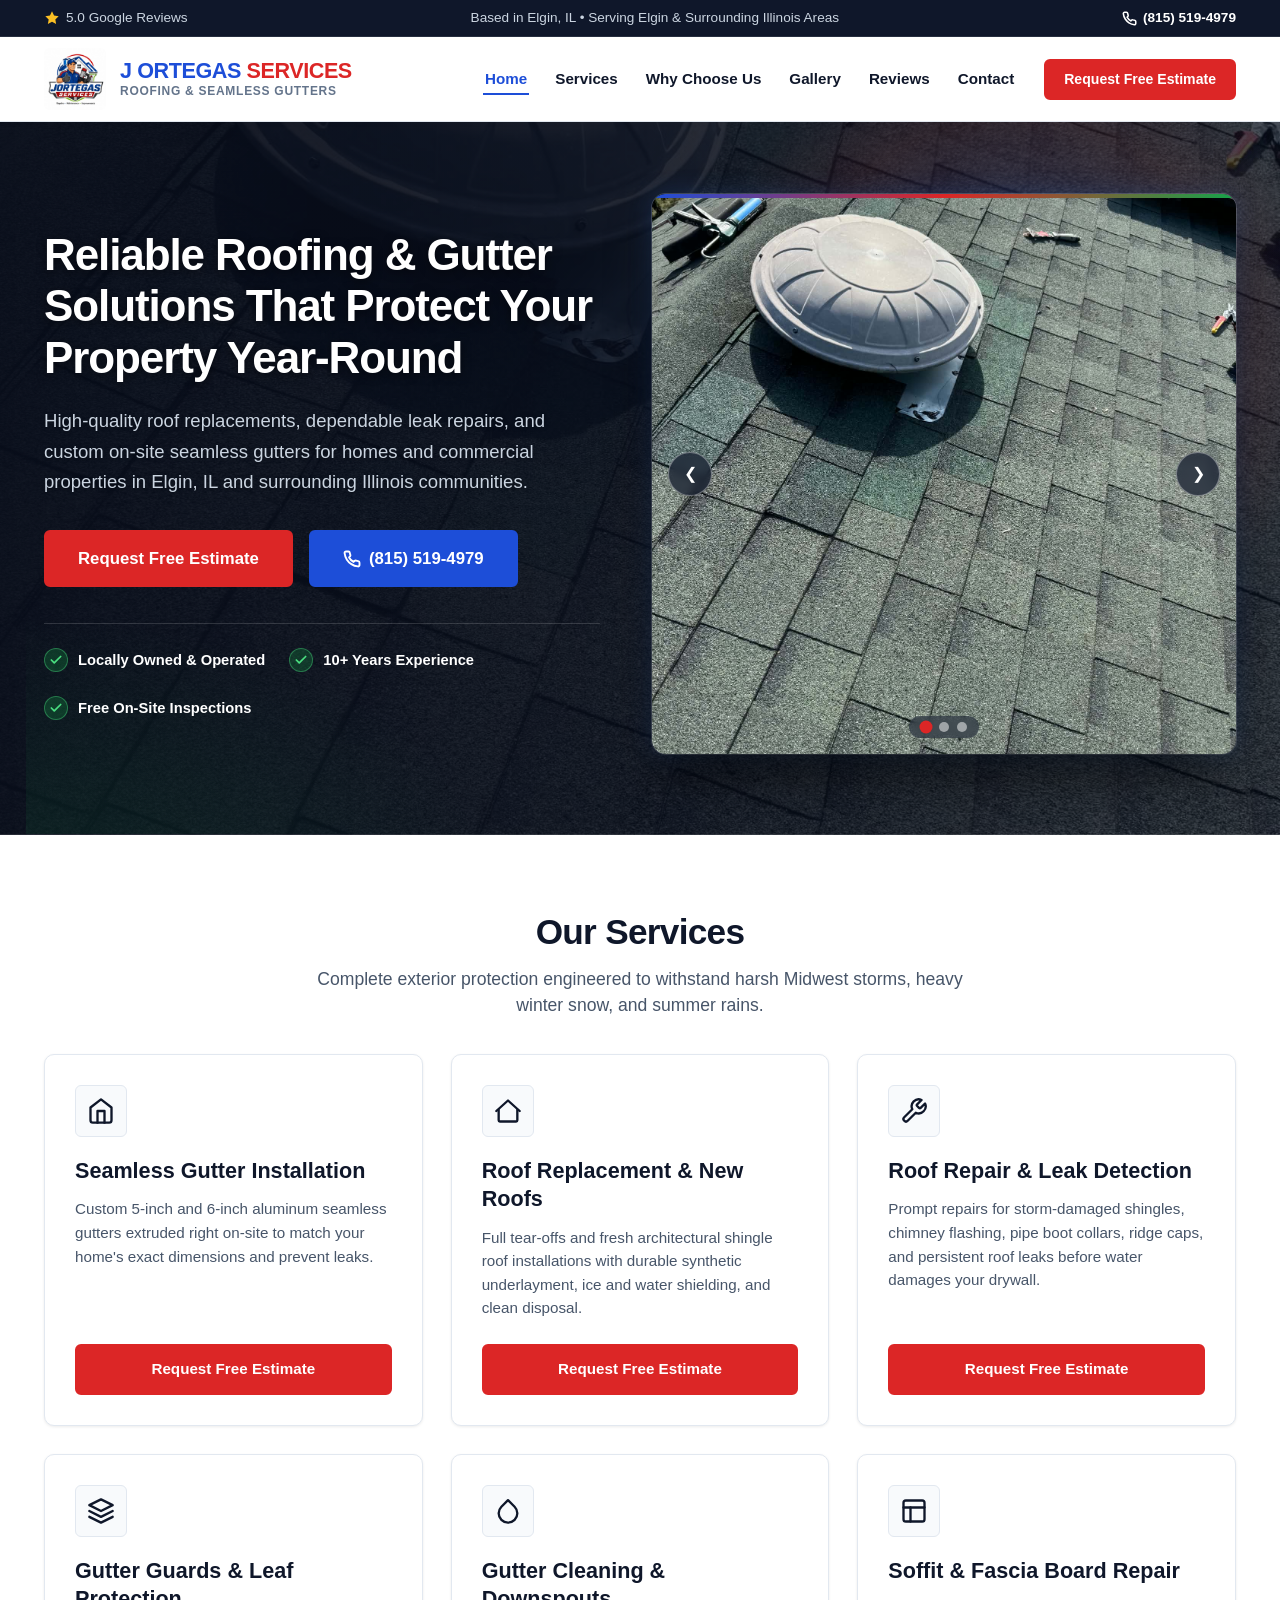
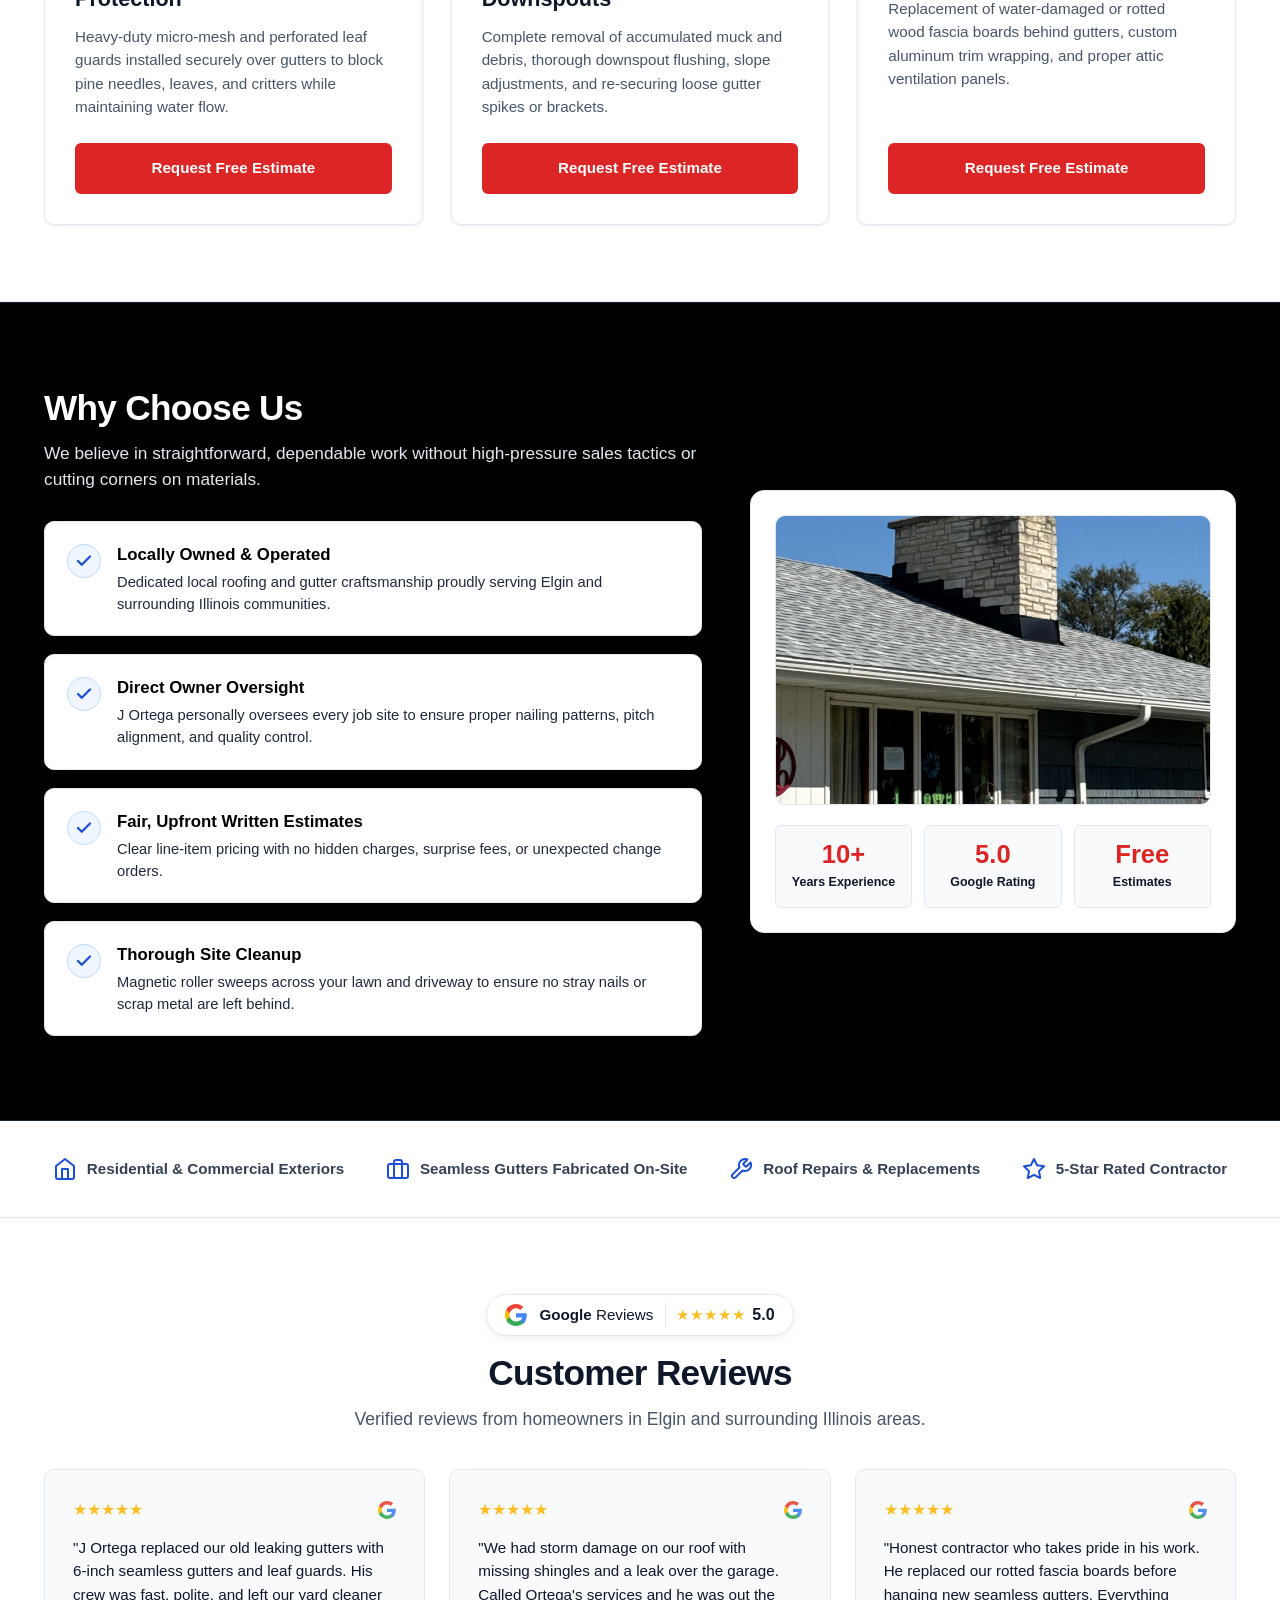
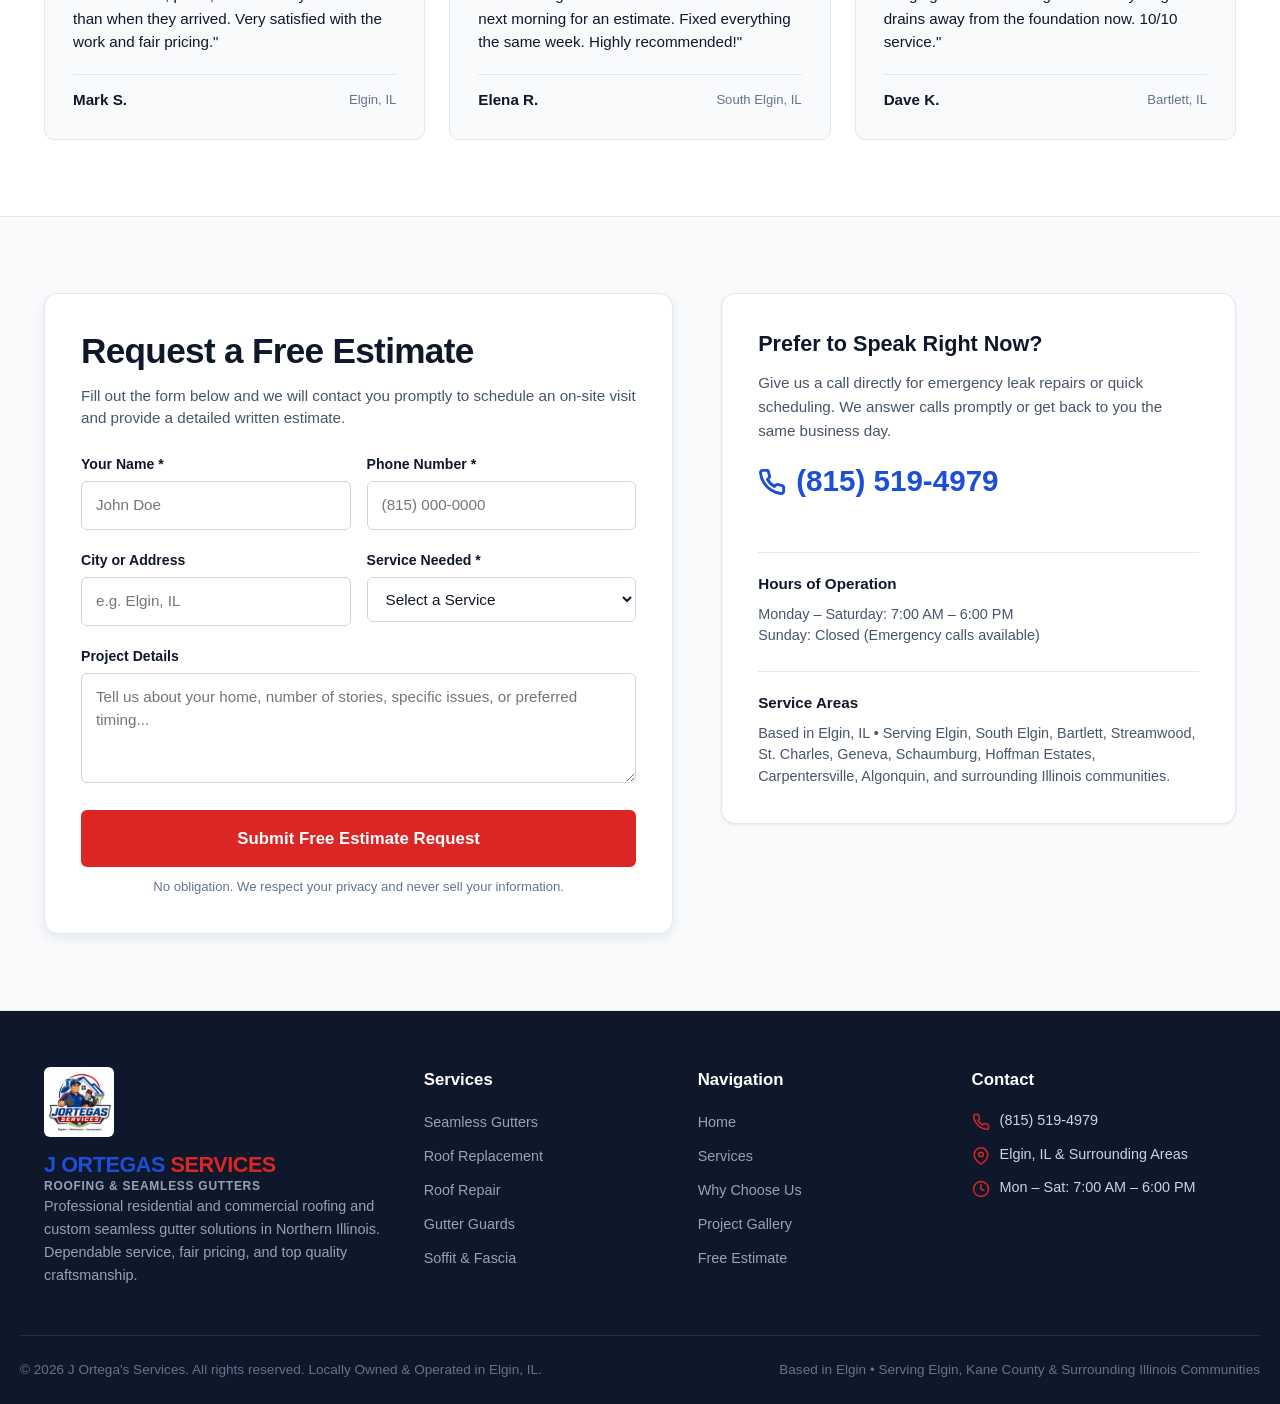
==== commit 7cf0260d: "Remove unverified insurance and licensing mentions; replace with Locally Owned & Operated" ====
--- a/index.html
+++ b/index.html
@@ -156,7 +156,7 @@
                   <polyline points="20 6 9 17 4 12"></polyline>
                 </svg>
               </div>
-              <span class="feature-text">Licensed &amp; Fully Insured</span>
+              <span class="feature-text">Locally Owned &amp; Operated</span>
             </div>
             <div class="hero-feature-item">
               <div class="feature-check">
@@ -322,8 +322,8 @@
                 </svg>
               </div>
               <div class="why-item-content">
-                <h4>Licensed, Bonded &amp; Fully Insured</h4>
-                <p>Complete liability coverage for residential and commercial exterior projects in Northern Illinois.</p>
+                <h4>Locally Owned &amp; Operated</h4>
+                <p>Dedicated local roofing and gutter craftsmanship proudly serving Elgin and surrounding Illinois communities.</p>
               </div>
             </div>
 
@@ -661,7 +661,7 @@
     </div>
 
     <div class="container footer-bottom">
-      <p>&copy; 2026 J Ortega's Services. All rights reserved. Licensed &amp; Fully Insured.</p>
+      <p>&copy; 2026 J Ortega's Services. All rights reserved. Locally Owned &amp; Operated in Elgin, IL.</p>
       <p>Based in Elgin &bull; Serving Elgin, Kane County &amp; Surrounding Illinois Communities</p>
     </div>
   </footer>
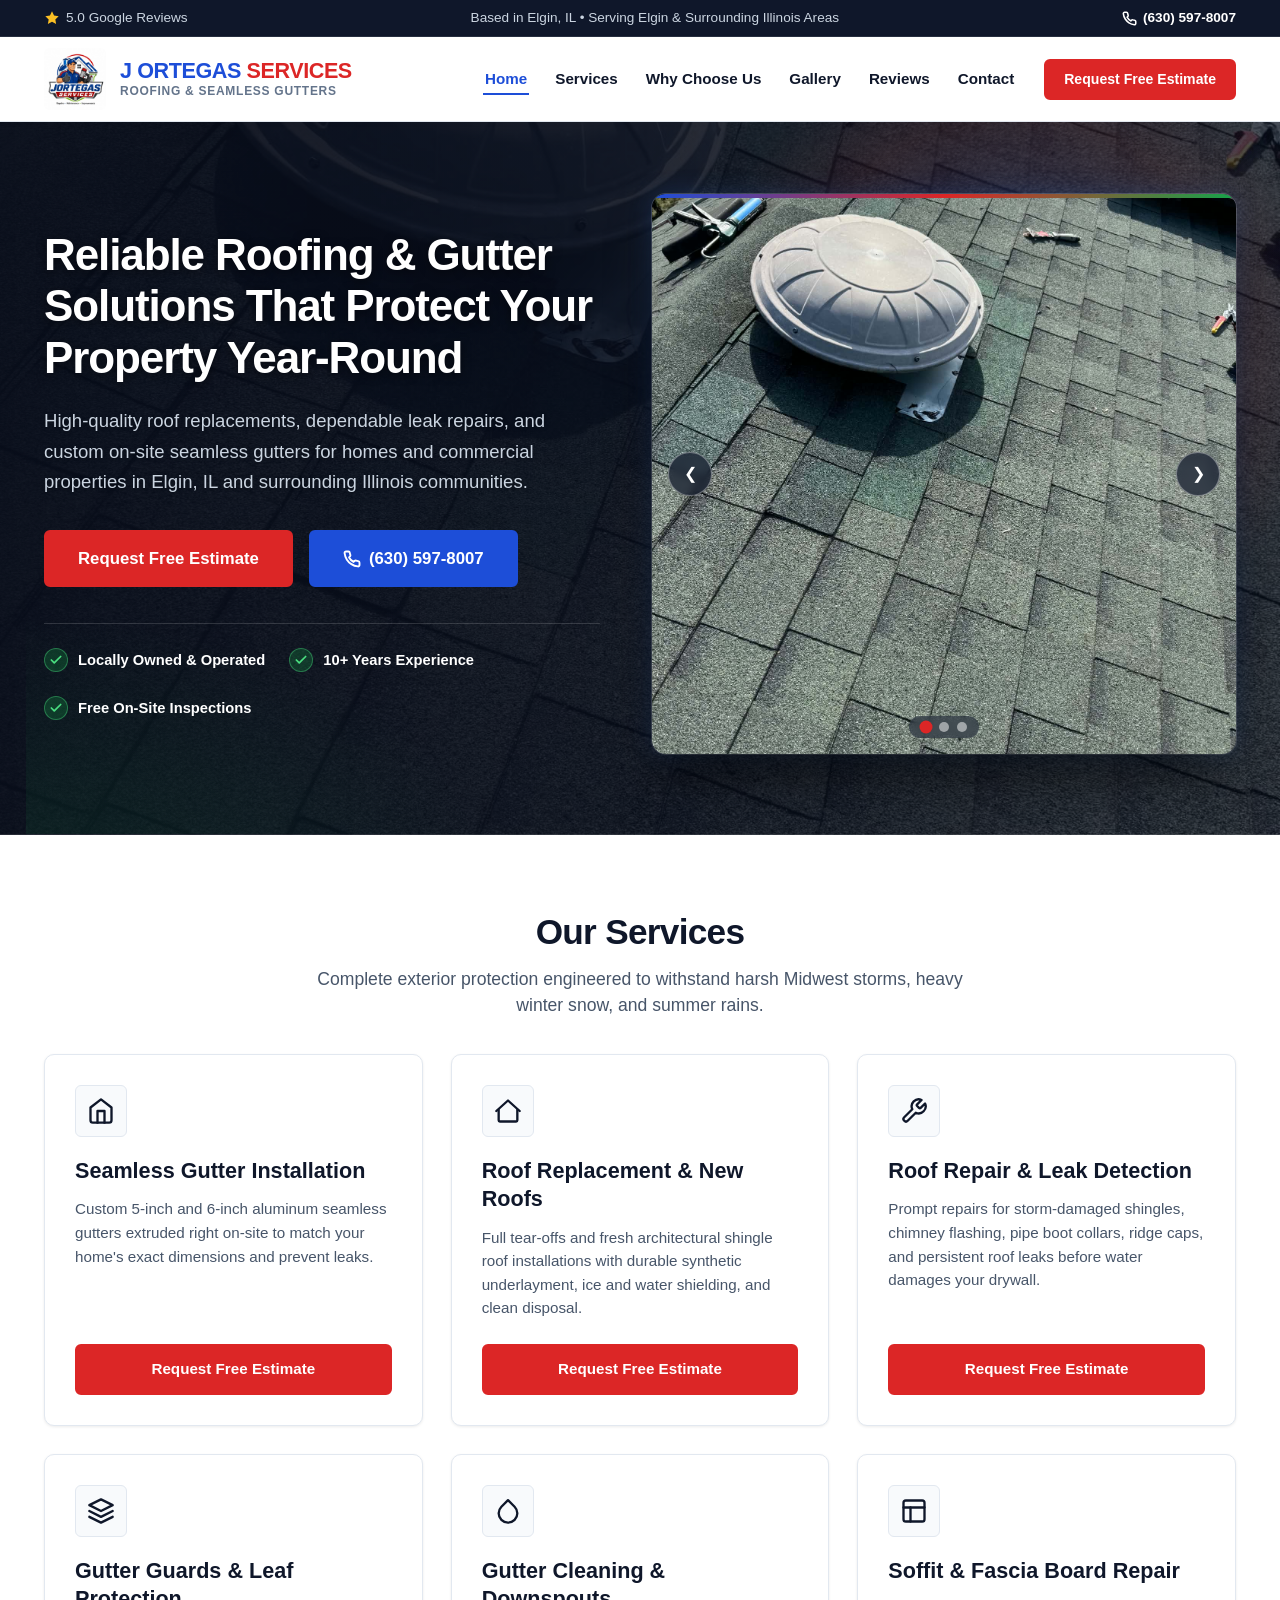
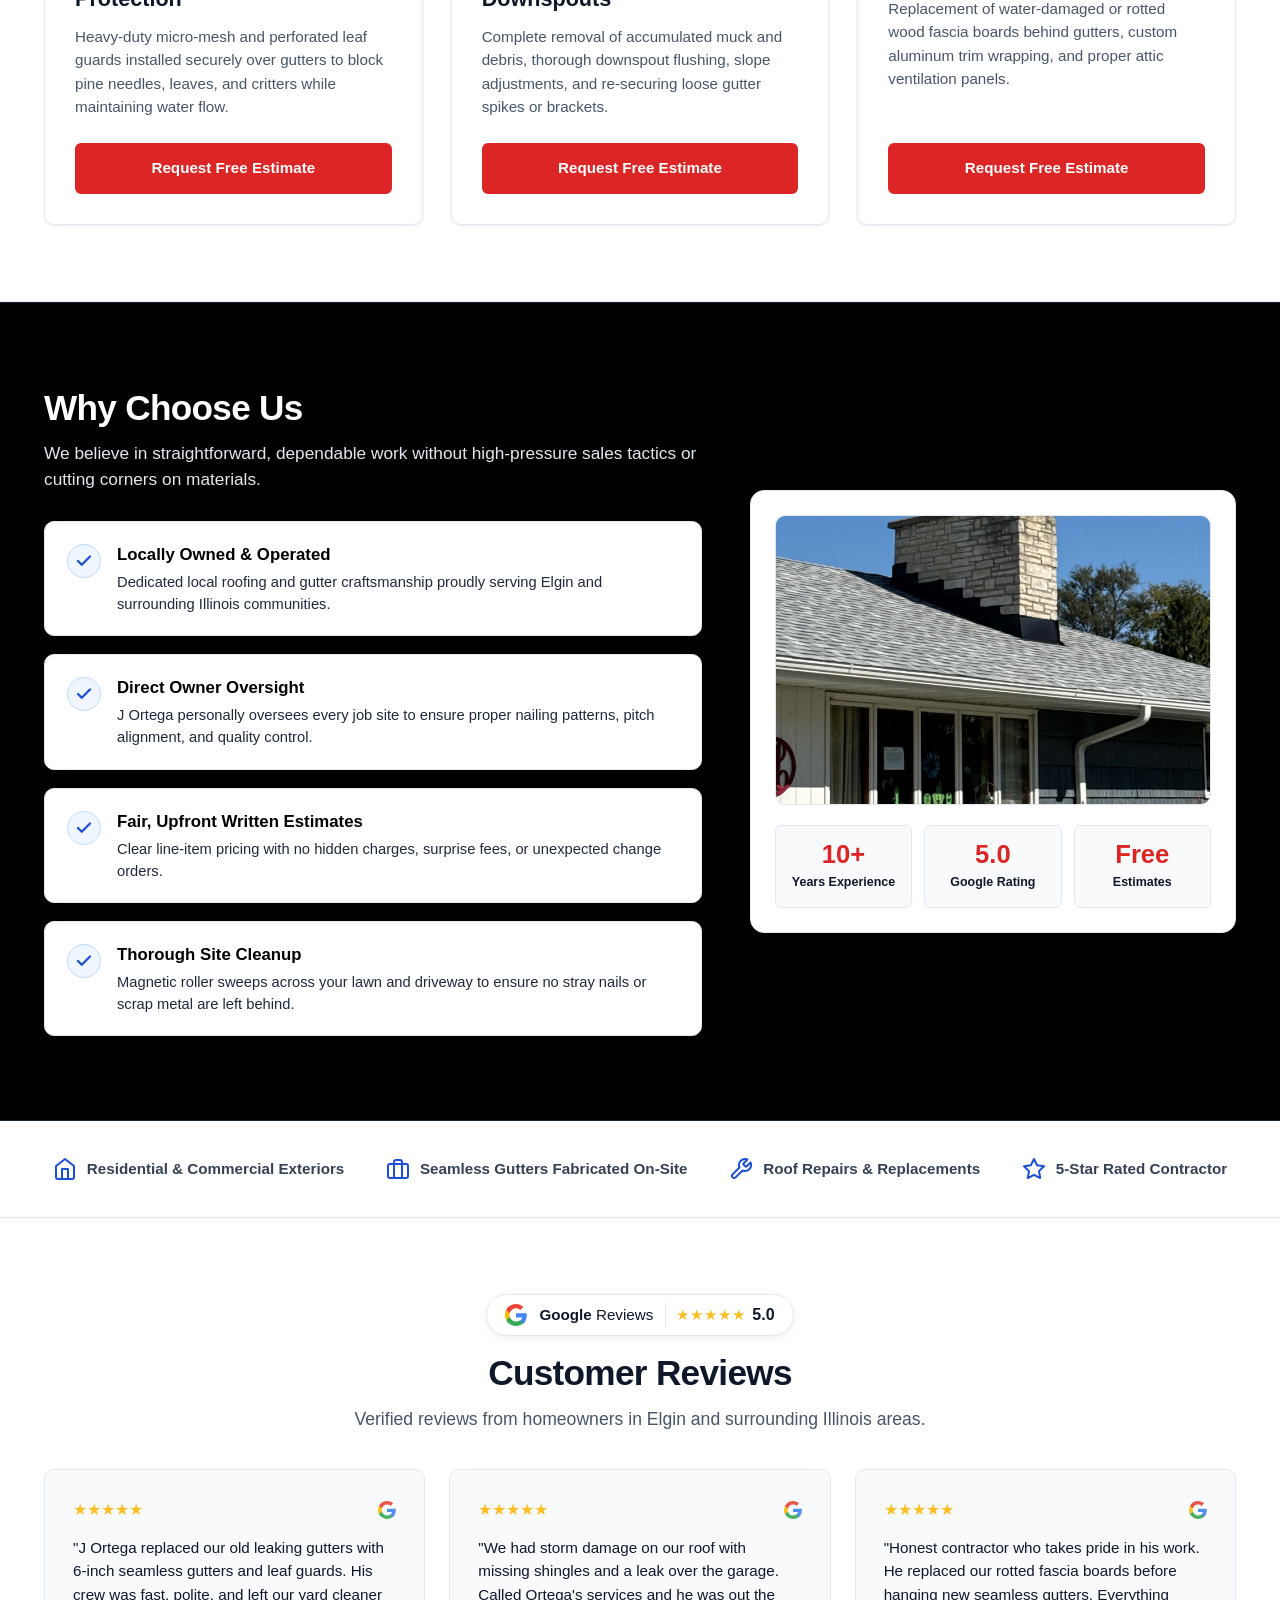
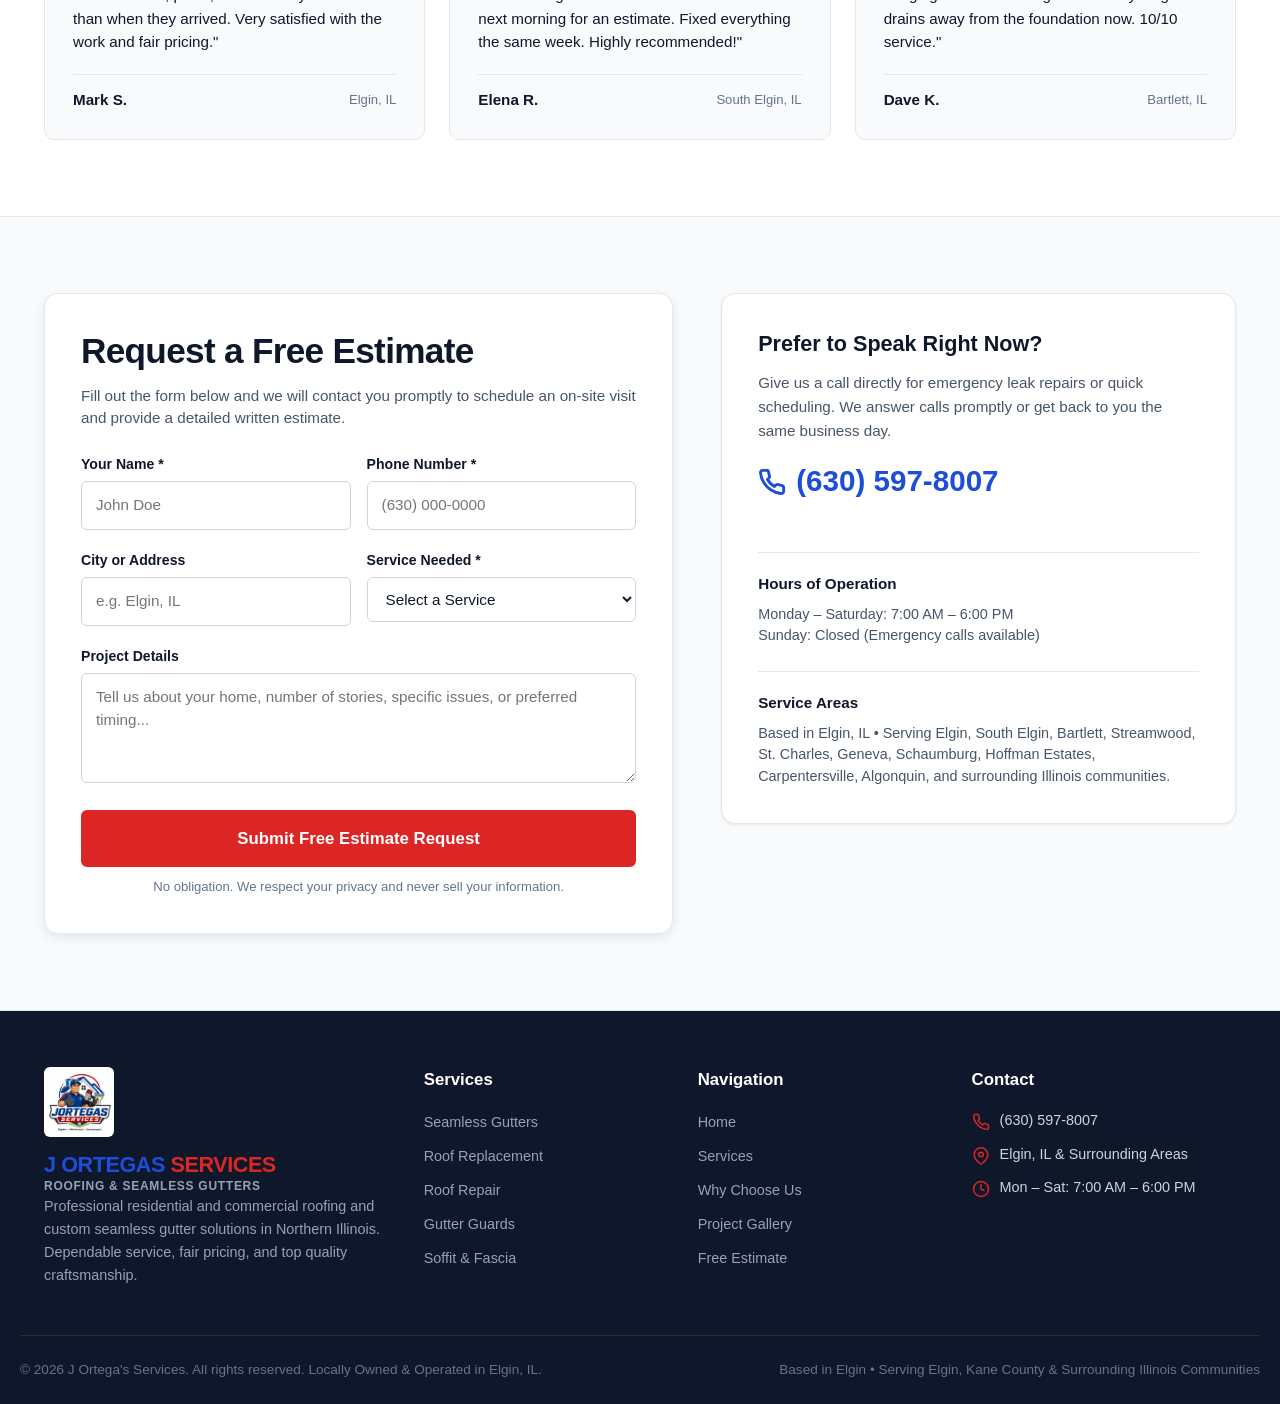
==== commit 6f337103: "Update official contractor phone number to (630) 597-8007 across all pages and scripts" ====
--- a/index.html
+++ b/index.html
@@ -4,7 +4,7 @@
   <meta charset="UTF-8">
   <meta name="viewport" content="width=device-width, initial-scale=1.0">
   <title>J Ortega's Services | Roofing &amp; Seamless Gutters | Elgin, IL</title>
-  <meta name="description" content="Professional roofing replacement, roof repair, seamless gutter installation, and gutter guards based in Elgin, IL and serving surrounding Illinois communities. Call (815) 519-4979.">
+  <meta name="description" content="Professional roofing replacement, roof repair, seamless gutter installation, and gutter guards based in Elgin, IL and serving surrounding Illinois communities. Call (630) 597-8007.">
   <meta name="robots" content="index, follow">
   <meta name="author" content="J Ortega's Services">
   <meta name="theme-color" content="#0f172a">
@@ -35,7 +35,7 @@
     "@type": "RoofingContractor",
     "name": "J Ortega's Services",
     "image": "https://jortegaservices.com/photos/logo.png",
-    "telephone": "(815) 519-4979",
+    "telephone": "(630) 597-8007",
     "url": "https://jortegaservices.com/",
     "address": {
       "@type": "PostalAddress",
@@ -80,11 +80,11 @@
         <span>Based in Elgin, IL &bull; Serving Elgin &amp; Surrounding Illinois Areas</span>
       </div>
       <div class="top-bar-right">
-        <a href="tel:8155194979" class="top-phone-link">
+        <a href="tel:6305978007" class="top-phone-link">
           <svg width="15" height="15" viewBox="0 0 24 24" fill="none" stroke="currentColor" stroke-width="2.5" stroke-linecap="round" stroke-linejoin="round">
             <path d="M22 16.92v3a2 2 0 0 1-2.18 2 19.79 19.79 0 0 1-8.63-3.07 19.5 19.5 0 0 1-6-6 19.79 19.79 0 0 1-3.07-8.67A2 2 0 0 1 4.11 2h3a2 2 0 0 1 2 1.72 12.84 12.84 0 0 0 .7 2.81 2 2 0 0 1-.45 2.11L8.09 9.91a16 16 0 0 0 6 6l1.27-1.27a2 2 0 0 1 2.11-.45 12.84 12.84 0 0 0 2.81.7A2 2 0 0 1 22 16.92z"></path>
           </svg>
-          (815) 519-4979
+          (630) 597-8007
         </a>
       </div>
     </div>
@@ -141,11 +141,11 @@
 
           <div class="hero-actions">
             <a href="#estimate" class="btn btn-red btn-lg">Request Free Estimate</a>
-            <a href="tel:8155194979" class="btn btn-blue btn-lg">
+            <a href="tel:6305978007" class="btn btn-blue btn-lg">
               <svg width="18" height="18" viewBox="0 0 24 24" fill="none" stroke="currentColor" stroke-width="2.5" stroke-linecap="round" stroke-linejoin="round">
                 <path d="M22 16.92v3a2 2 0 0 1-2.18 2 19.79 19.79 0 0 1-8.63-3.07 19.5 19.5 0 0 1-6-6 19.79 19.79 0 0 1-3.07-8.67A2 2 0 0 1 4.11 2h3a2 2 0 0 1 2 1.72 12.84 12.84 0 0 0 .7 2.81 2 2 0 0 1-.45 2.11L8.09 9.91a16 16 0 0 0 6 6l1.27-1.27a2 2 0 0 1 2.11-.45 12.84 12.84 0 0 0 2.81.7A2 2 0 0 1 22 16.92z"></path>
               </svg>
-              (815) 519-4979
+              (630) 597-8007
             </a>
           </div>
 
@@ -533,7 +533,7 @@
               </div>
               <div class="form-group">
                 <label for="phoneNumber">Phone Number *</label>
-                <input type="tel" id="phoneNumber" name="phone" required placeholder="(815) 000-0000">
+                <input type="tel" id="phoneNumber" name="phone" required placeholder="(630) 000-0000">
               </div>
             </div>
 
@@ -575,11 +575,11 @@
             Give us a call directly for emergency leak repairs or quick scheduling. We answer calls promptly or get back to you the same business day.
           </p>
 
-          <a href="tel:8155194979" class="call-big-number">
+          <a href="tel:6305978007" class="call-big-number">
             <svg width="28" height="28" viewBox="0 0 24 24" fill="none" stroke="currentColor" stroke-width="2.5" stroke-linecap="round" stroke-linejoin="round">
               <path d="M22 16.92v3a2 2 0 0 1-2.18 2 19.79 19.79 0 0 1-8.63-3.07 19.5 19.5 0 0 1-6-6 19.79 19.79 0 0 1-3.07-8.67A2 2 0 0 1 4.11 2h3a2 2 0 0 1 2 1.72 12.84 12.84 0 0 0 .7 2.81 2 2 0 0 1-.45 2.11L8.09 9.91a16 16 0 0 0 6 6l1.27-1.27a2 2 0 0 1 2.11-.45 12.84 12.84 0 0 0 2.81.7A2 2 0 0 1 22 16.92z"></path>
             </svg>
-            (815) 519-4979
+            (630) 597-8007
           </a>
 
           <div class="service-hours-box">
@@ -641,7 +641,7 @@
           <svg viewBox="0 0 24 24" fill="none" stroke="currentColor" stroke-width="2" stroke-linecap="round" stroke-linejoin="round">
             <path d="M22 16.92v3a2 2 0 0 1-2.18 2 19.79 19.79 0 0 1-8.63-3.07 19.5 19.5 0 0 1-6-6 19.79 19.79 0 0 1-3.07-8.67A2 2 0 0 1 4.11 2h3a2 2 0 0 1 2 1.72 12.84 12.84 0 0 0 .7 2.81 2 2 0 0 1-.45 2.11L8.09 9.91a16 16 0 0 0 6 6l1.27-1.27a2 2 0 0 1 2.11-.45 12.84 12.84 0 0 0 2.81.7A2 2 0 0 1 22 16.92z"></path>
           </svg>
-          <a href="tel:8155194979">(815) 519-4979</a>
+          <a href="tel:6305978007">(630) 597-8007</a>
         </div>
         <div class="footer-contact-item">
           <svg viewBox="0 0 24 24" fill="none" stroke="currentColor" stroke-width="2" stroke-linecap="round" stroke-linejoin="round">
@@ -669,7 +669,7 @@
   <!-- Sticky Bottom Mobile Action Bar -->
   <div class="mobile-sticky-bar" aria-label="Quick mobile contact bar">
     <div class="mobile-sticky-inner">
-      <a href="tel:8155194979" class="btn btn-blue btn-sm">
+      <a href="tel:6305978007" class="btn btn-blue btn-sm">
         <svg width="15" height="15" viewBox="0 0 24 24" fill="none" stroke="currentColor" stroke-width="2.5" stroke-linecap="round" stroke-linejoin="round">
           <path d="M22 16.92v3a2 2 0 0 1-2.18 2 19.79 19.79 0 0 1-8.63-3.07 19.5 19.5 0 0 1-6-6 19.79 19.79 0 0 1-3.07-8.67A2 2 0 0 1 4.11 2h3a2 2 0 0 1 2 1.72 12.84 12.84 0 0 0 .7 2.81 2 2 0 0 1-.45 2.11L8.09 9.91a16 16 0 0 0 6 6l1.27-1.27a2 2 0 0 1 2.11-.45 12.84 12.84 0 0 0 2.81.7A2 2 0 0 1 22 16.92z"></path>
         </svg>
--- a/styles.css
+++ b/styles.css
@@ -1428,14 +1428,68 @@
     gap: 36px;
   }
   
+  /* Mobile Navigation Spacing & Layout - Brand stretches smoothly without premature wrapping */
+  .nav-container {
+    height: 72px;
+    padding-left: 12px;
+    padding-right: 12px;
+    gap: 8px;
+    justify-content: space-between;
+  }
+
+  .brand-logo {
+    display: flex;
+    align-items: center;
+    gap: 10px;
+    flex: 1;
+    min-width: 0;
+  }
+
+  .brand-logo-img {
+    height: 52px;
+    width: auto;
+    flex-shrink: 0;
+  }
+
+  .brand-text {
+    flex: 1;
+    min-width: 0;
+  }
+
+  .brand-name {
+    font-size: clamp(1.05rem, 4.4vw, 1.3rem);
+    white-space: nowrap;
+    overflow: hidden;
+    text-overflow: ellipsis;
+    line-height: 1.15;
+  }
+
+  .brand-tag {
+    font-size: clamp(0.68rem, 2.5vw, 0.74rem);
+    white-space: nowrap;
+    overflow: hidden;
+    text-overflow: ellipsis;
+    letter-spacing: 0.02em;
+  }
+
   .mobile-toggle {
-    display: block;
-  }
-  
+    display: flex;
+    align-items: center;
+    justify-content: center;
+    flex-shrink: 0;
+    padding: 6px;
+    margin-left: 2px;
+  }
+
+  .mobile-toggle svg {
+    width: 28px;
+    height: 28px;
+  }
+
   .main-nav {
     display: none;
     position: absolute;
-    top: 84px;
+    top: 100%;
     left: 0;
     right: 0;
     background-color: #ffffff;
@@ -1445,7 +1499,7 @@
     box-shadow: var(--shadow-lg);
     gap: 20px;
   }
-  
+
   .main-nav.open {
     display: flex;
   }
@@ -1499,6 +1553,21 @@
 }
 
 @media (max-width: 480px) {
+  .nav-container {
+    padding-left: 10px;
+    padding-right: 10px;
+    gap: 6px;
+    height: 68px;
+  }
+
+  .brand-logo {
+    gap: 8px;
+  }
+
+  .brand-logo-img {
+    height: 46px;
+  }
+
   .hero-slider-wrap {
     height: 320px;
   }
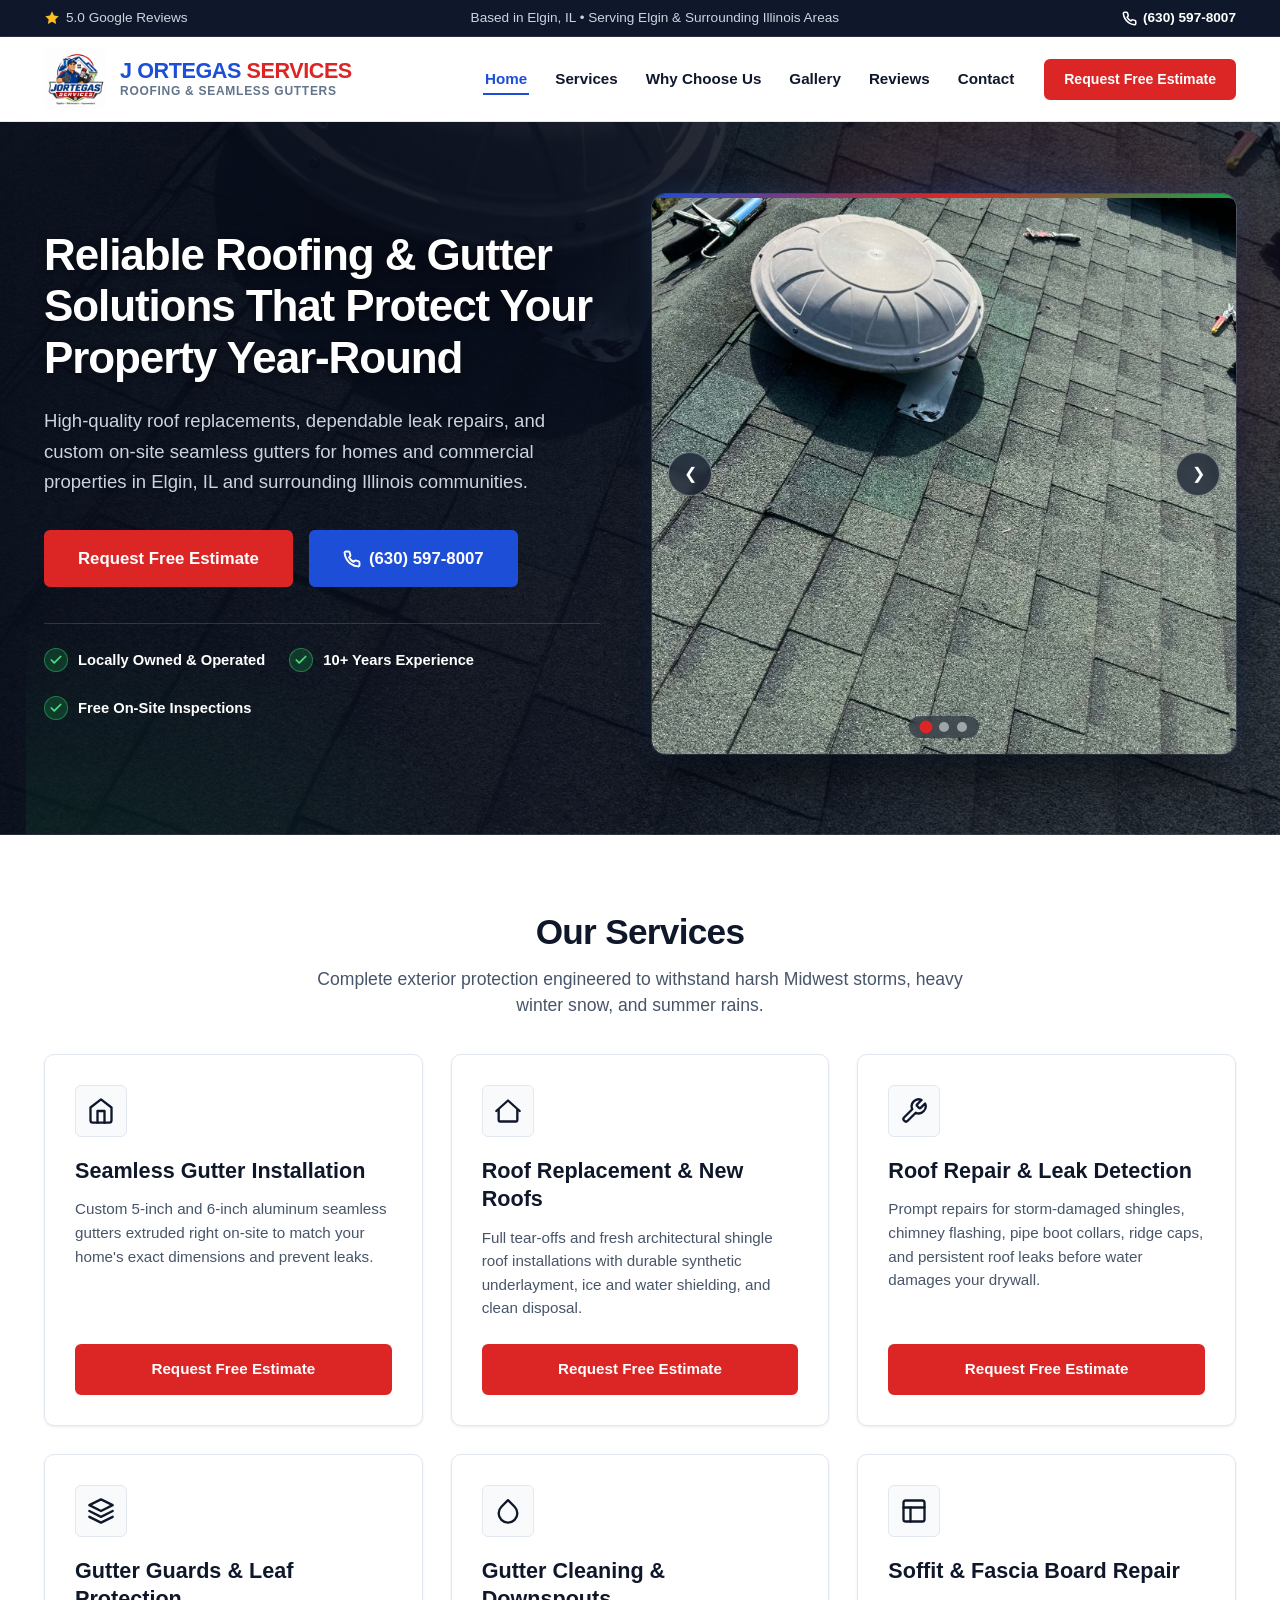
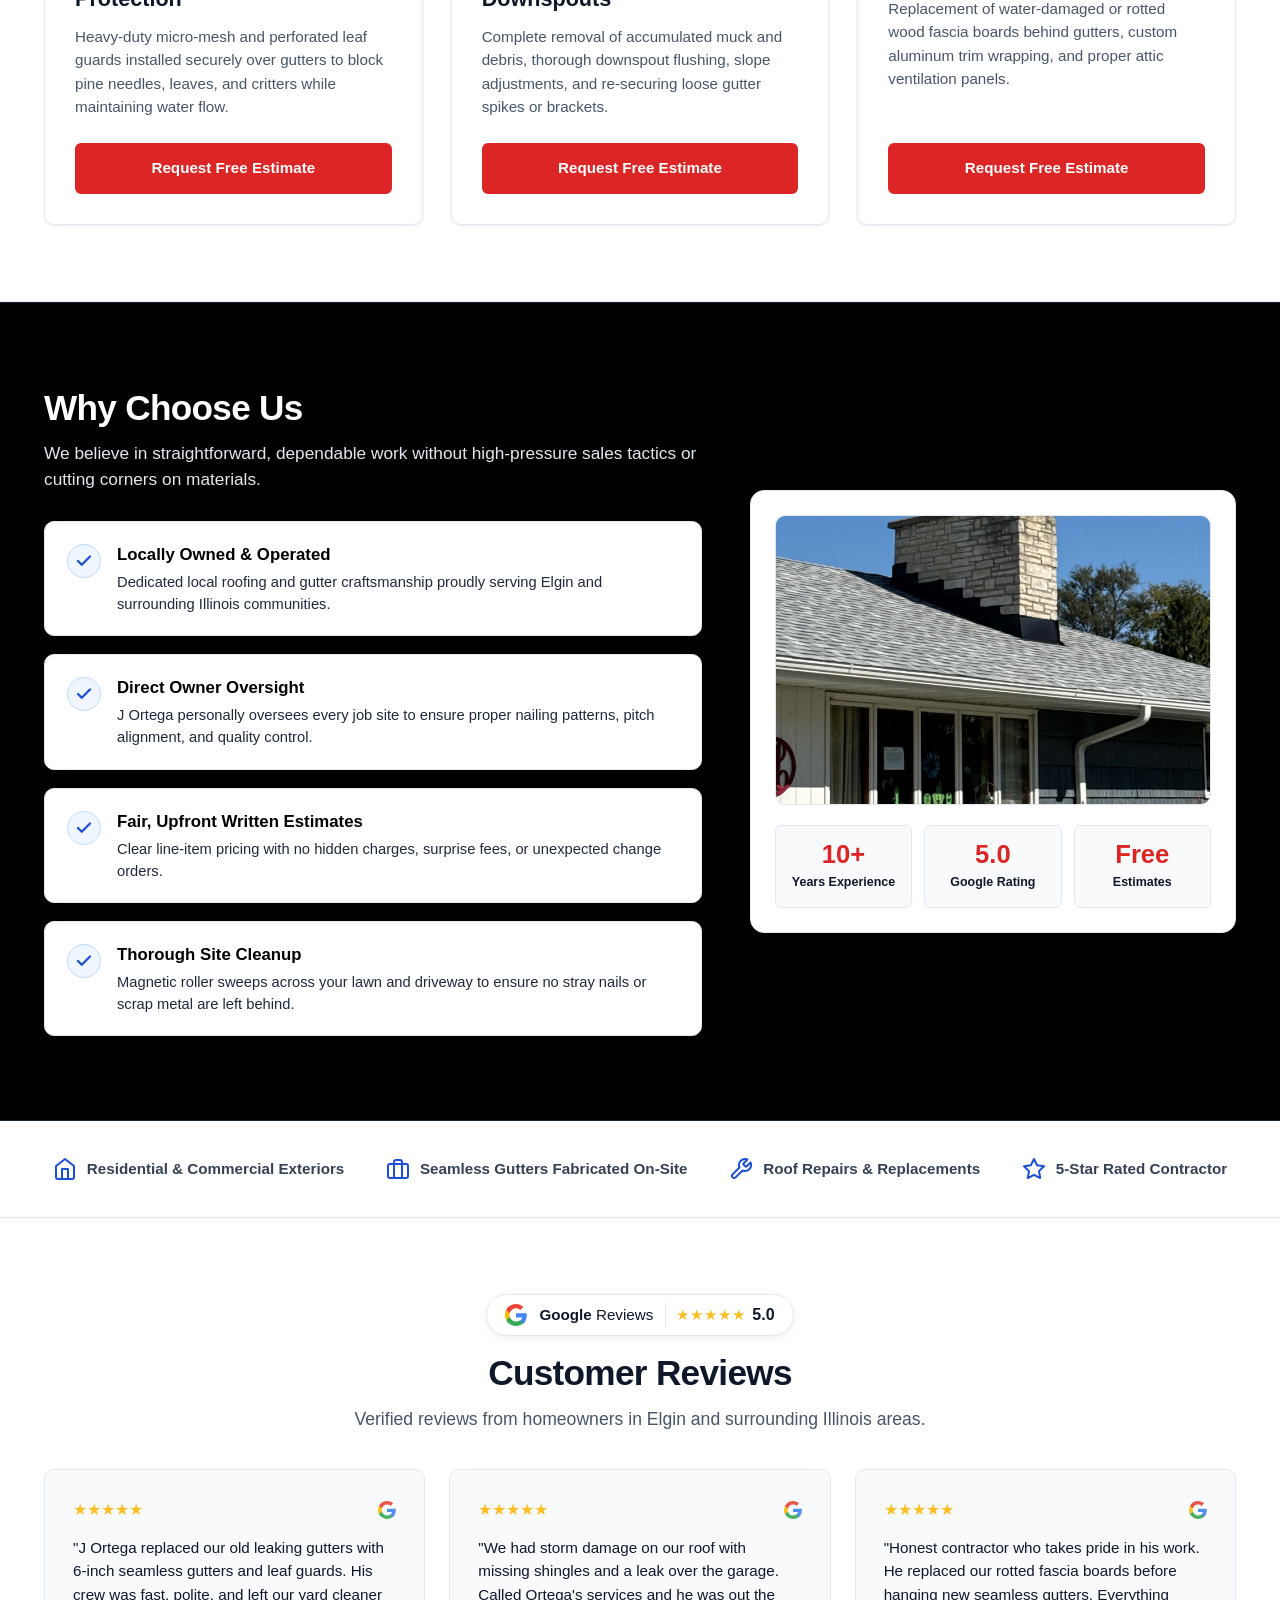
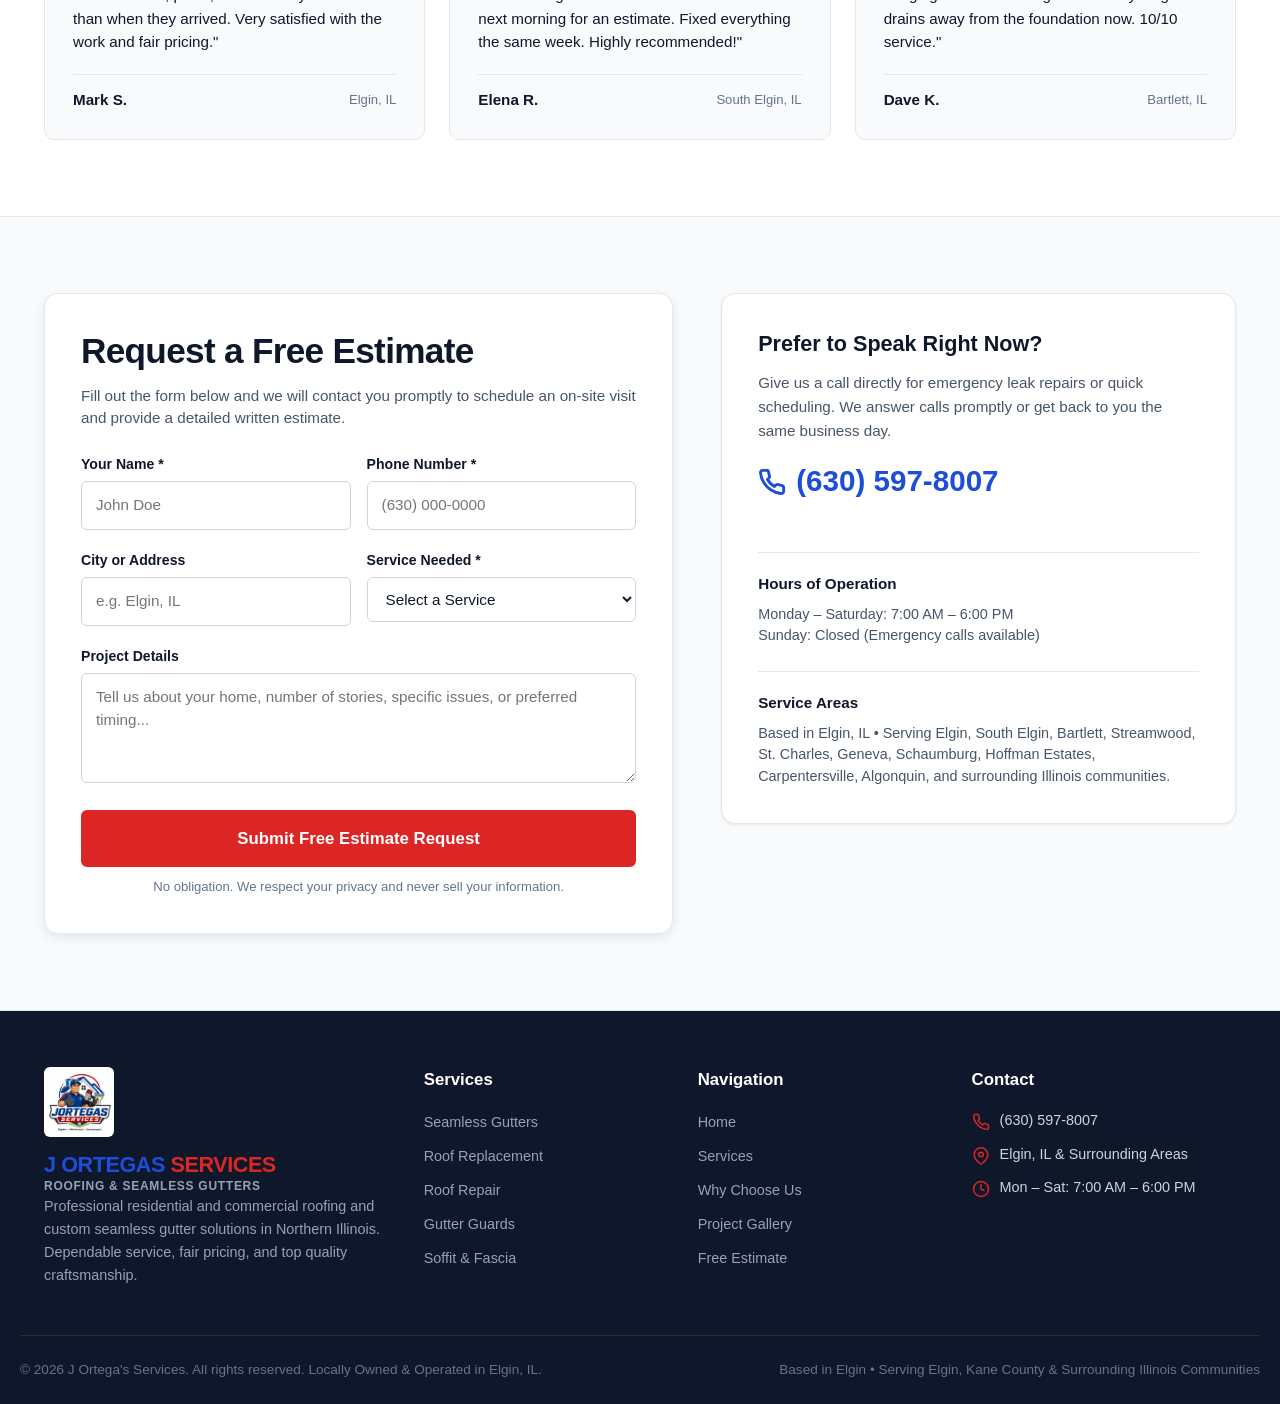
==== commit 10b685f5: "Force single-line mobile brand layout with inline flex alignment and cache-busting v2.2" ====
--- a/index.html
+++ b/index.html
@@ -63,7 +63,7 @@
   }
   </script>
 
-  <link rel="stylesheet" href="styles.css">
+  <link rel="stylesheet" href="styles.css?v=2.2">
 </head>
 <body>
 
--- a/styles.css
+++ b/styles.css
@@ -56,6 +56,8 @@
   scroll-behavior: smooth;
   line-height: 1.5;
   -webkit-text-size-adjust: 100%;
+  overflow-x: hidden;
+  max-width: 100%;
 }
 
 body {
@@ -63,6 +65,8 @@
   display: flex;
   flex-direction: column;
   overflow-x: hidden;
+  max-width: 100%;
+  position: relative;
 }
 
 img, svg {
@@ -1422,10 +1426,137 @@
   .slider-arrow.prev { left: 10px; }
   .slider-arrow.next { right: 10px; }
   
+  .container {
+    padding-left: 16px;
+    padding-right: 16px;
+    width: 100%;
+    max-width: 100%;
+  }
+
   .why-grid,
   .estimate-grid {
-    grid-template-columns: 1fr;
-    gap: 36px;
+    grid-template-columns: 100%;
+    gap: 28px;
+    width: 100%;
+    min-width: 0;
+  }
+
+  /* Fix for Estimate & Quick Call Containers (No Right-Side Clipping) */
+  .estimate-section {
+    padding: 48px 0 56px;
+    overflow: hidden;
+  }
+
+  .estimate-card,
+  .estimate-call-box {
+    padding: 24px 18px;
+    border-radius: var(--radius-md);
+    width: 100%;
+    max-width: 100%;
+    min-width: 0;
+    box-sizing: border-box;
+    overflow: hidden;
+  }
+
+  .estimate-call-box h3 {
+    font-size: 1.25rem;
+    line-height: 1.3;
+    word-break: break-word;
+  }
+
+  .estimate-call-box p {
+    word-break: break-word;
+  }
+
+  .call-big-number {
+    font-size: clamp(1.2rem, 5.2vw, 1.65rem);
+    width: 100%;
+    max-width: 100%;
+    margin: 14px 0 18px;
+    word-break: break-word;
+    flex-wrap: wrap;
+    gap: 8px;
+  }
+
+  .call-big-number svg {
+    width: 22px;
+    height: 22px;
+    flex-shrink: 0;
+  }
+
+  .service-hours-box {
+    margin-top: 18px;
+    padding-top: 16px;
+    word-break: break-word;
+  }
+
+  /* Why Choose Us Mobile Containment */
+  .why-section {
+    padding: 56px 0;
+    overflow: hidden;
+  }
+
+  .why-content,
+  .why-list,
+  .why-media-card {
+    width: 100%;
+    max-width: 100%;
+    min-width: 0;
+    box-sizing: border-box;
+  }
+
+  .why-item {
+    padding: 16px 14px;
+    gap: 12px;
+    width: 100%;
+    min-width: 0;
+    box-sizing: border-box;
+  }
+
+  .why-media-card {
+    padding: 16px 14px;
+  }
+
+  .why-stat-row {
+    gap: 8px;
+    width: 100%;
+    min-width: 0;
+  }
+
+  .why-stat {
+    padding: 10px 4px;
+    min-width: 0;
+  }
+
+  .why-stat-num {
+    font-size: clamp(1.15rem, 4.6vw, 1.45rem);
+  }
+
+  .why-stat-label {
+    font-size: clamp(0.68rem, 2.2vw, 0.75rem);
+  }
+
+  /* Services & Reviews Mobile Cards */
+  .service-card {
+    padding: 22px 18px;
+    width: 100%;
+    min-width: 0;
+    box-sizing: border-box;
+  }
+
+  .review-card {
+    padding: 20px 16px;
+    width: 100%;
+    min-width: 0;
+    box-sizing: border-box;
+  }
+
+  .google-badge-header {
+    max-width: 100%;
+    flex-wrap: wrap;
+    justify-content: center;
+    text-align: center;
+    box-sizing: border-box;
   }
   
   /* Mobile Navigation Spacing & Layout - Brand stretches smoothly without premature wrapping */
@@ -1433,20 +1564,20 @@
     height: 72px;
     padding-left: 12px;
     padding-right: 12px;
-    gap: 8px;
+    gap: 6px;
     justify-content: space-between;
   }
 
   .brand-logo {
     display: flex;
     align-items: center;
-    gap: 10px;
+    gap: 8px;
     flex: 1;
     min-width: 0;
   }
 
   .brand-logo-img {
-    height: 52px;
+    height: clamp(44px, 11vw, 52px);
     width: auto;
     flex-shrink: 0;
   }
@@ -1454,22 +1585,31 @@
   .brand-text {
     flex: 1;
     min-width: 0;
+    display: flex;
+    flex-direction: column;
+    justify-content: center;
   }
 
   .brand-name {
-    font-size: clamp(1.05rem, 4.4vw, 1.3rem);
-    white-space: nowrap;
-    overflow: hidden;
-    text-overflow: ellipsis;
+    font-size: clamp(0.96rem, 4.1vw, 1.25rem);
+    white-space: nowrap !important;
+    display: flex;
+    align-items: baseline;
+    gap: 5px;
     line-height: 1.15;
+    letter-spacing: -0.01em;
+  }
+
+  .brand-name span {
+    white-space: nowrap !important;
   }
 
   .brand-tag {
-    font-size: clamp(0.68rem, 2.5vw, 0.74rem);
-    white-space: nowrap;
-    overflow: hidden;
-    text-overflow: ellipsis;
-    letter-spacing: 0.02em;
+    font-size: clamp(0.62rem, 2.3vw, 0.72rem);
+    white-space: nowrap !important;
+    letter-spacing: 0.03em;
+    line-height: 1.2;
+    display: block;
   }
 
   .mobile-toggle {
@@ -1553,6 +1693,11 @@
 }
 
 @media (max-width: 480px) {
+  .container {
+    padding-left: 12px;
+    padding-right: 12px;
+  }
+
   .nav-container {
     padding-left: 10px;
     padding-right: 10px;
@@ -1568,6 +1713,32 @@
     height: 46px;
   }
 
+  .estimate-card,
+  .estimate-call-box {
+    padding: 18px 12px;
+  }
+
+  .call-big-number {
+    font-size: clamp(1.1rem, 4.8vw, 1.35rem);
+  }
+
+  .why-item {
+    padding: 14px 10px;
+    gap: 10px;
+  }
+
+  .why-media-card {
+    padding: 14px 10px;
+  }
+
+  .service-card {
+    padding: 18px 12px;
+  }
+
+  .review-card {
+    padding: 18px 12px;
+  }
+
   .hero-slider-wrap {
     height: 320px;
   }
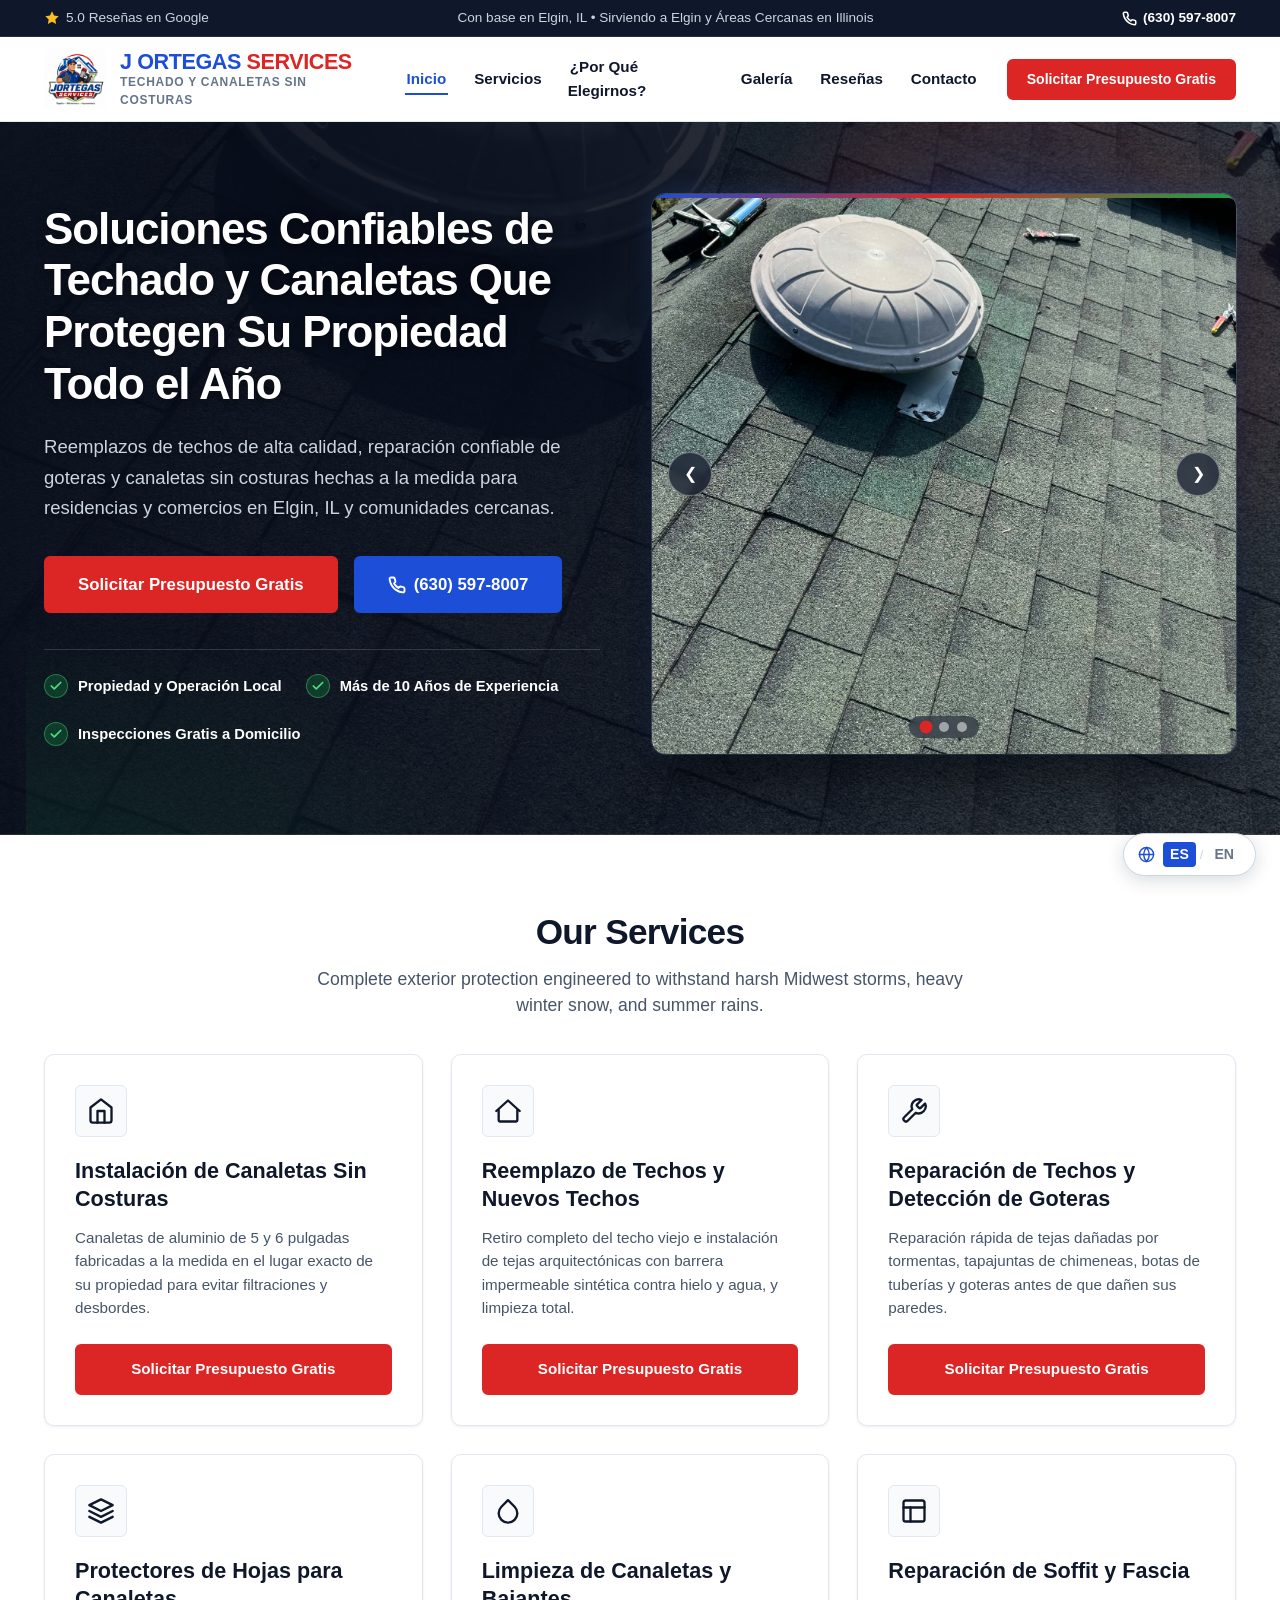
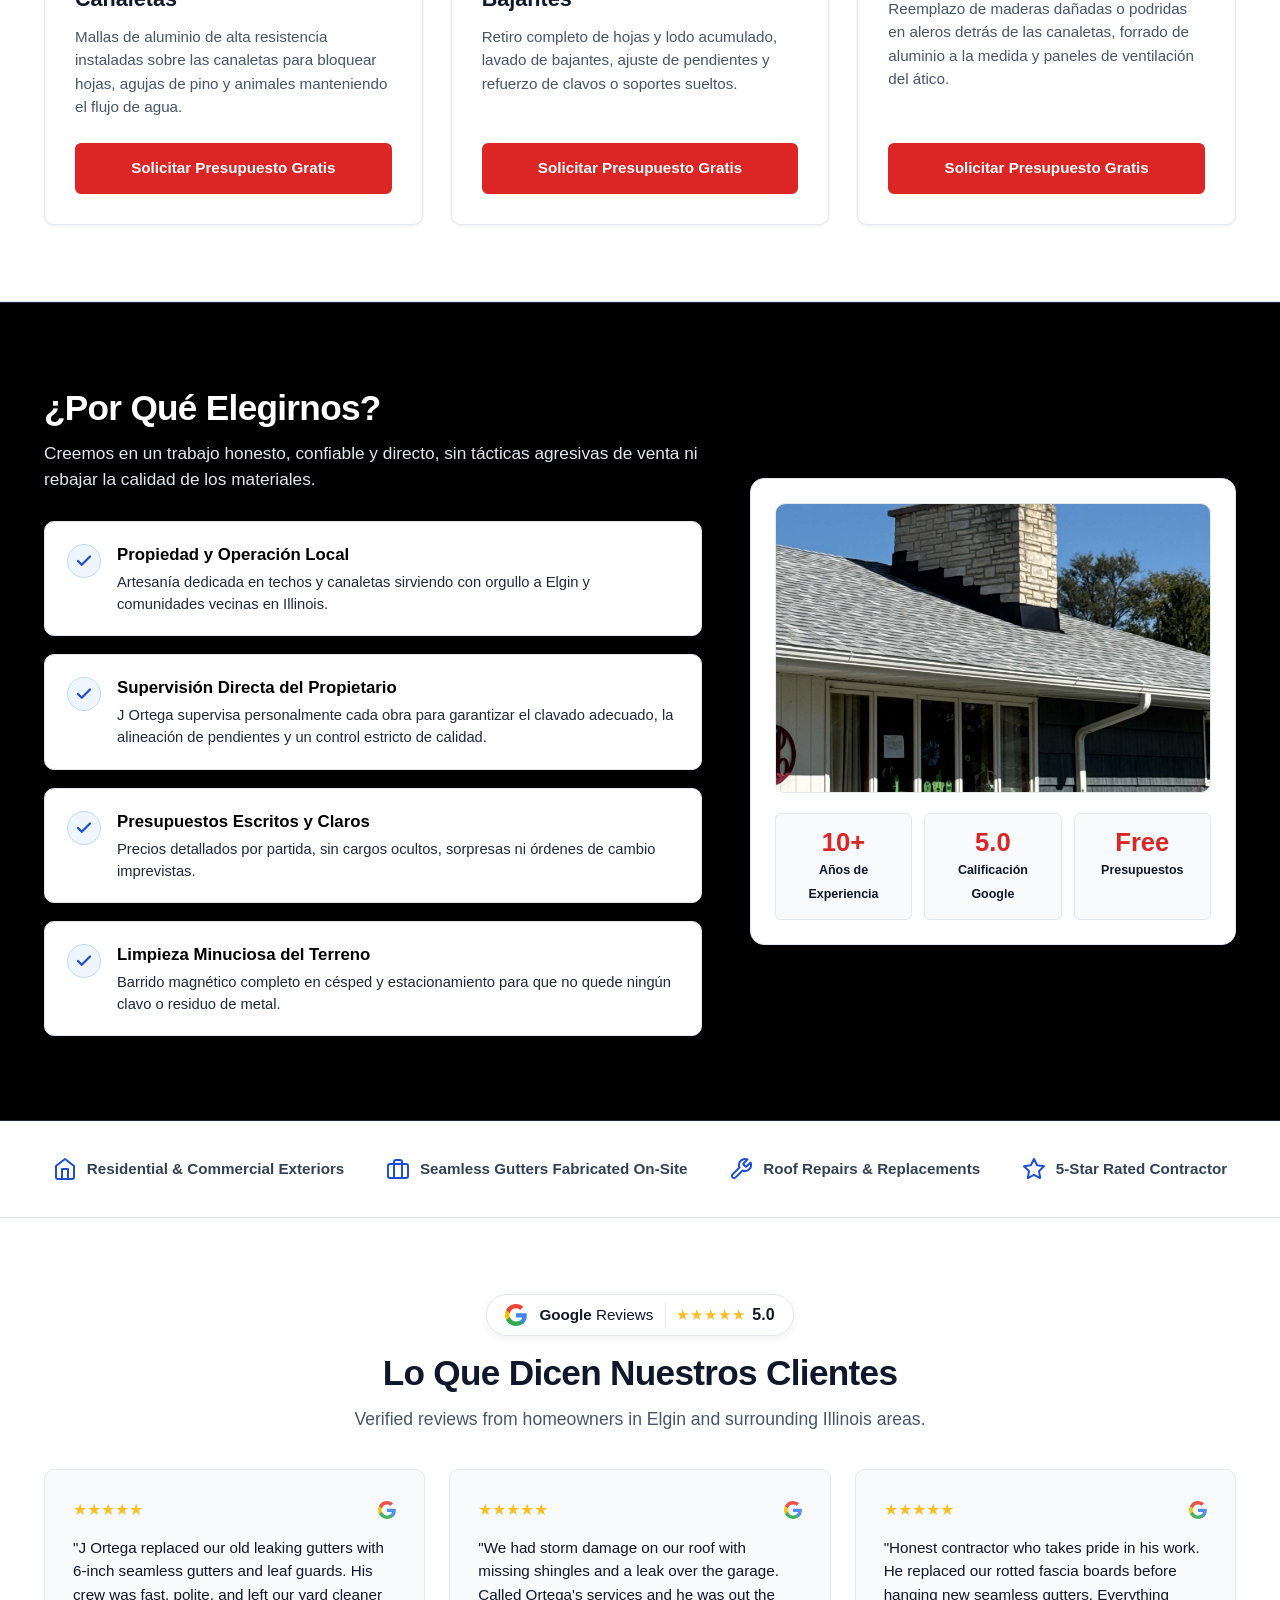
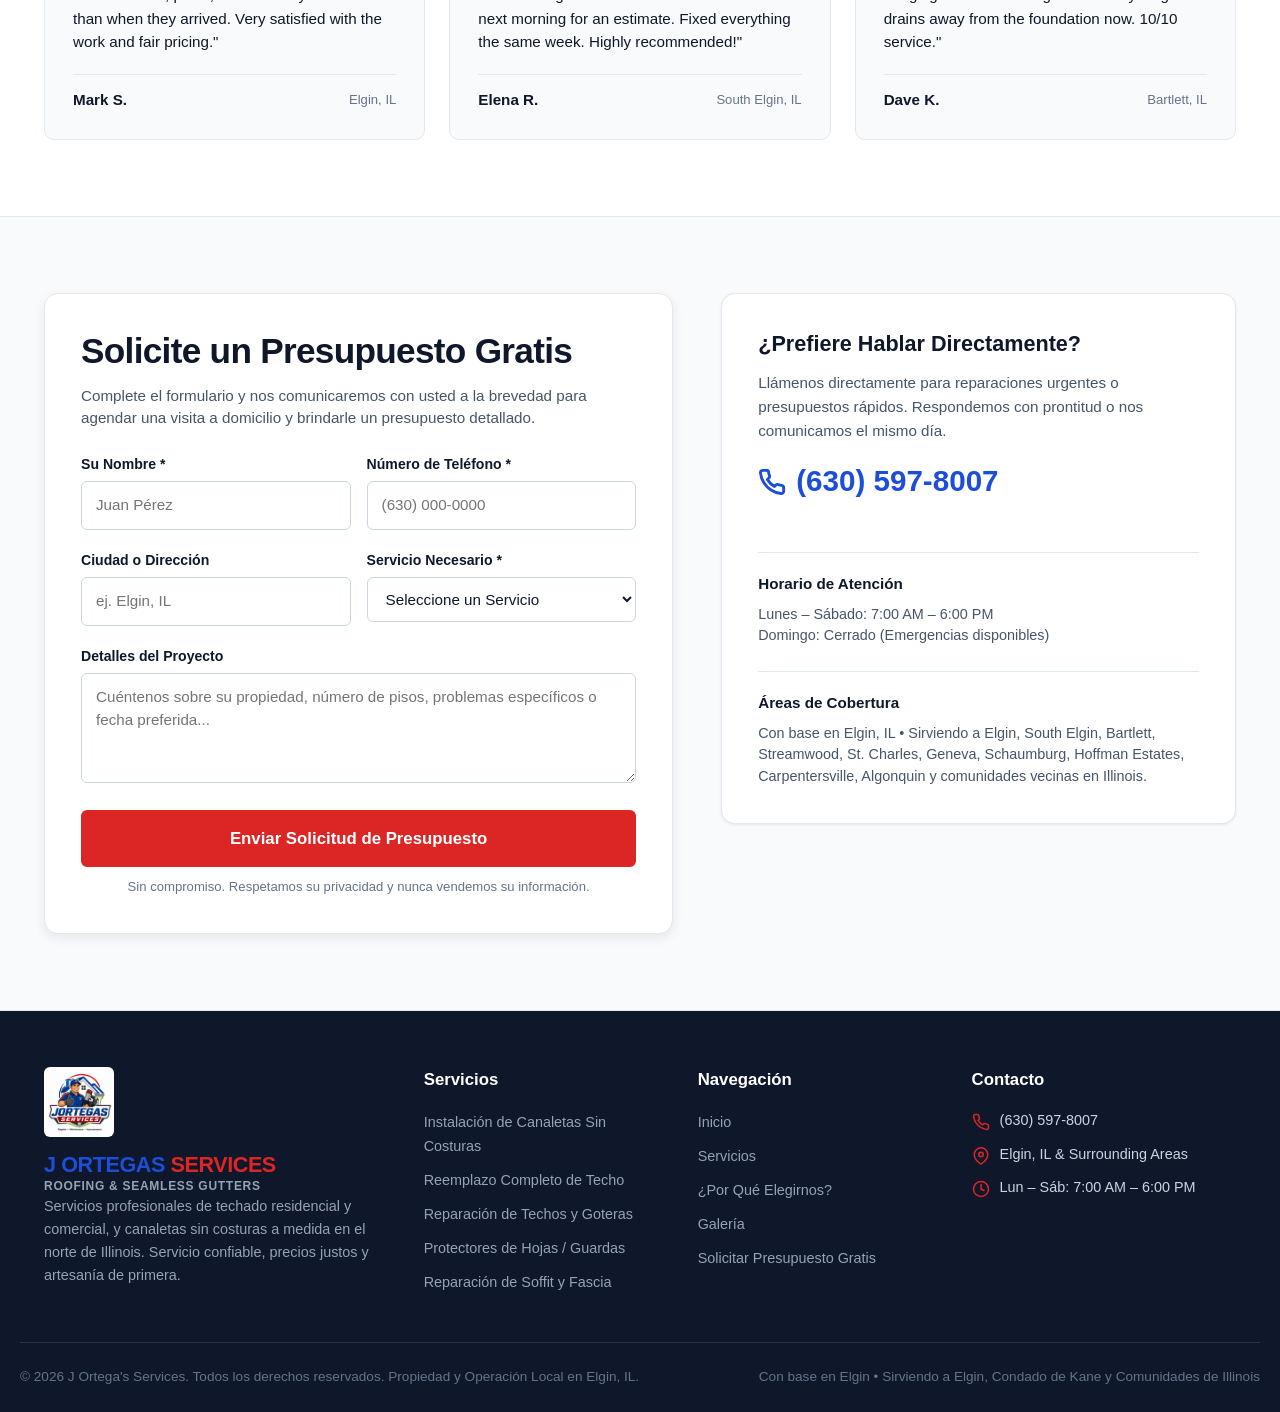
==== commit 633d0e3c: "Add floating language toggle button (ES/EN) on bottom right with Spanish default and full bilingual " ====
--- a/index.html
+++ b/index.html
@@ -1,5 +1,5 @@
 <!DOCTYPE html>
-<html lang="en">
+<html lang="es">
 <head>
   <meta charset="UTF-8">
   <meta name="viewport" content="width=device-width, initial-scale=1.0">
@@ -63,7 +63,7 @@
   }
   </script>
 
-  <link rel="stylesheet" href="styles.css?v=2.2">
+  <link rel="stylesheet" href="styles.css?v=2.3">
 </head>
 <body>
 
@@ -74,10 +74,10 @@
         <svg width="16" height="16" viewBox="0 0 24 24" fill="currentColor">
           <path d="M12 2l3.09 6.26L22 9.27l-5 4.87 1.18 6.88L12 17.77l-6.18 3.25L7 14.14 2 9.27l6.91-1.01L12 2z"/>
         </svg>
-        <span>5.0 Google Reviews</span>
+        <span data-i18n="top_rating">5.0 Reseñas en Google</span>
       </div>
       <div class="top-bar-item top-bar-location">
-        <span>Based in Elgin, IL &bull; Serving Elgin &amp; Surrounding Illinois Areas</span>
+        <span data-i18n="top_location">Con base en Elgin, IL &bull; Sirviendo a Elgin y Áreas Cercanas en Illinois</span>
       </div>
       <div class="top-bar-right">
         <a href="tel:6305978007" class="top-phone-link">
@@ -99,22 +99,22 @@
           <span class="brand-name">
             <span class="accent-blue">J ORTEGAS</span> <span class="accent-red">SERVICES</span>
           </span>
-          <span class="brand-tag">Roofing &amp; Seamless Gutters</span>
+          <span class="brand-tag" data-i18n="brand_tag">Techado y Canaletas Sin Costuras</span>
         </div>
       </a>
 
       <!-- Desktop & Mobile Nav -->
       <nav class="main-nav" aria-label="Main Navigation">
         <ul class="nav-list">
-          <li><a href="index.html" class="nav-link active">Home</a></li>
-          <li><a href="#services" class="nav-link">Services</a></li>
-          <li><a href="#why-us" class="nav-link">Why Choose Us</a></li>
-          <li><a href="gallery.html" class="nav-link">Gallery</a></li>
-          <li><a href="#reviews" class="nav-link">Reviews</a></li>
-          <li><a href="#estimate" class="nav-link">Contact</a></li>
+          <li><a href="index.html" class="nav-link active" data-i18n="nav_home">Inicio</a></li>
+          <li><a href="#services" class="nav-link" data-i18n="nav_services">Servicios</a></li>
+          <li><a href="#why-us" class="nav-link" data-i18n="nav_why_us">¿Por Qué Elegirnos?</a></li>
+          <li><a href="gallery.html" class="nav-link" data-i18n="nav_gallery">Galería</a></li>
+          <li><a href="#reviews" class="nav-link" data-i18n="nav_reviews">Reseñas</a></li>
+          <li><a href="#estimate" class="nav-link" data-i18n="nav_contact">Contacto</a></li>
         </ul>
         <div class="nav-cta-wrap">
-          <a href="#estimate" class="btn btn-red btn-sm">Request Free Estimate</a>
+          <a href="#estimate" class="btn btn-red btn-sm" data-i18n="btn_request_estimate">Solicitar Presupuesto Gratis</a>
         </div>
       </nav>
 
@@ -134,13 +134,13 @@
     <section class="hero-section" aria-label="Hero Introduction">
       <div class="container hero-grid">
         <div class="hero-content">
-          <h1>Reliable Roofing &amp; Gutter Solutions That Protect Your Property Year-Round</h1>
-          <p class="hero-lead">
-            High-quality roof replacements, dependable leak repairs, and custom on-site seamless gutters for homes and commercial properties in Elgin, IL and surrounding Illinois communities.
+          <h1 data-i18n="hero_title">Soluciones Confiables de Techado y Canaletas Que Protegen Su Propiedad Todo el Año</h1>
+          <p class="hero-lead" data-i18n="hero_lead">
+            Reemplazos de techos de alta calidad, reparación confiable de goteras y canaletas sin costuras hechas a la medida para residencias y comercios en Elgin, IL y comunidades cercanas.
           </p>
 
           <div class="hero-actions">
-            <a href="#estimate" class="btn btn-red btn-lg">Request Free Estimate</a>
+            <a href="#estimate" class="btn btn-red btn-lg" data-i18n="btn_request_estimate">Solicitar Presupuesto Gratis</a>
             <a href="tel:6305978007" class="btn btn-blue btn-lg">
               <svg width="18" height="18" viewBox="0 0 24 24" fill="none" stroke="currentColor" stroke-width="2.5" stroke-linecap="round" stroke-linejoin="round">
                 <path d="M22 16.92v3a2 2 0 0 1-2.18 2 19.79 19.79 0 0 1-8.63-3.07 19.5 19.5 0 0 1-6-6 19.79 19.79 0 0 1-3.07-8.67A2 2 0 0 1 4.11 2h3a2 2 0 0 1 2 1.72 12.84 12.84 0 0 0 .7 2.81 2 2 0 0 1-.45 2.11L8.09 9.91a16 16 0 0 0 6 6l1.27-1.27a2 2 0 0 1 2.11-.45 12.84 12.84 0 0 0 2.81.7A2 2 0 0 1 22 16.92z"></path>
@@ -156,7 +156,7 @@
                   <polyline points="20 6 9 17 4 12"></polyline>
                 </svg>
               </div>
-              <span class="feature-text">Locally Owned &amp; Operated</span>
+              <span class="feature-text" data-i18n="hero_feat_1">Propiedad y Operación Local</span>
             </div>
             <div class="hero-feature-item">
               <div class="feature-check">
@@ -164,7 +164,7 @@
                   <polyline points="20 6 9 17 4 12"></polyline>
                 </svg>
               </div>
-              <span class="feature-text">10+ Years Experience</span>
+              <span class="feature-text" data-i18n="hero_feat_2">Más de 10 Años de Experiencia</span>
             </div>
             <div class="hero-feature-item">
               <div class="feature-check">
@@ -172,7 +172,7 @@
                   <polyline points="20 6 9 17 4 12"></polyline>
                 </svg>
               </div>
-              <span class="feature-text">Free On-Site Inspections</span>
+              <span class="feature-text" data-i18n="hero_feat_3">Inspecciones Gratis a Domicilio</span>
             </div>
           </div>
         </div>
@@ -222,10 +222,10 @@
                 <path d="M9 22V12h6v10"></path>
               </svg>
             </div>
-            <h3>Seamless Gutter Installation</h3>
-            <p>Custom 5-inch and 6-inch aluminum seamless gutters extruded right on-site to match your home's exact dimensions and prevent leaks.</p>
+            <h3 data-i18n="svc1_title">Instalación de Canaletas Sin Costuras</h3>
+            <p data-i18n="svc1_desc">Canaletas de aluminio de 5 y 6 pulgadas fabricadas a la medida en el lugar exacto de su propiedad para evitar filtraciones y desbordes.</p>
             <div class="service-card-footer">
-              <a href="#estimate" class="btn btn-red">Request Free Estimate</a>
+              <a href="#estimate" class="btn btn-red" data-i18n="btn_request_estimate">Solicitar Presupuesto Gratis</a>
             </div>
           </article>
 
@@ -237,10 +237,10 @@
                 <path d="M4 11v9a1 1 0 0 0 1 1h14a1 1 0 0 0 1-1v-9"></path>
               </svg>
             </div>
-            <h3>Roof Replacement &amp; New Roofs</h3>
-            <p>Full tear-offs and fresh architectural shingle roof installations with durable synthetic underlayment, ice and water shielding, and clean disposal.</p>
+            <h3 data-i18n="svc2_title">Reemplazo de Techos y Nuevos Techos</h3>
+            <p data-i18n="svc2_desc">Retiro completo del techo viejo e instalación de tejas arquitectónicas con barrera impermeable sintética contra hielo y agua, y limpieza total.</p>
             <div class="service-card-footer">
-              <a href="#estimate" class="btn btn-red">Request Free Estimate</a>
+              <a href="#estimate" class="btn btn-red" data-i18n="btn_request_estimate">Solicitar Presupuesto Gratis</a>
             </div>
           </article>
 
@@ -251,10 +251,10 @@
                 <path d="M14.7 6.3a1 1 0 0 0 0 1.4l1.6 1.6a1 1 0 0 0 1.4 0l3.77-3.77a6 6 0 0 1-7.94 7.94l-6.91 6.91a2.12 2.12 0 0 1-3-3l6.91-6.91a6 6 0 0 1 7.94-7.94l-3.76 3.76z"></path>
               </svg>
             </div>
-            <h3>Roof Repair &amp; Leak Detection</h3>
-            <p>Prompt repairs for storm-damaged shingles, chimney flashing, pipe boot collars, ridge caps, and persistent roof leaks before water damages your drywall.</p>
+            <h3 data-i18n="svc3_title">Reparación de Techos y Detección de Goteras</h3>
+            <p data-i18n="svc3_desc">Reparación rápida de tejas dañadas por tormentas, tapajuntas de chimeneas, botas de tuberías y goteras antes de que dañen sus paredes.</p>
             <div class="service-card-footer">
-              <a href="#estimate" class="btn btn-red">Request Free Estimate</a>
+              <a href="#estimate" class="btn btn-red" data-i18n="btn_request_estimate">Solicitar Presupuesto Gratis</a>
             </div>
           </article>
 
@@ -267,10 +267,10 @@
                 <polyline points="2 12 12 17 22 12"></polyline>
               </svg>
             </div>
-            <h3>Gutter Guards &amp; Leaf Protection</h3>
-            <p>Heavy-duty micro-mesh and perforated leaf guards installed securely over gutters to block pine needles, leaves, and critters while maintaining water flow.</p>
+            <h3 data-i18n="svc4_title">Protectores de Hojas para Canaletas</h3>
+            <p data-i18n="svc4_desc">Mallas de aluminio de alta resistencia instaladas sobre las canaletas para bloquear hojas, agujas de pino y animales manteniendo el flujo de agua.</p>
             <div class="service-card-footer">
-              <a href="#estimate" class="btn btn-red">Request Free Estimate</a>
+              <a href="#estimate" class="btn btn-red" data-i18n="btn_request_estimate">Solicitar Presupuesto Gratis</a>
             </div>
           </article>
 
@@ -281,10 +281,10 @@
                 <path d="M12 2.69l5.66 5.66a8 8 0 1 1-11.31 0z"></path>
               </svg>
             </div>
-            <h3>Gutter Cleaning &amp; Downspouts</h3>
-            <p>Complete removal of accumulated muck and debris, thorough downspout flushing, slope adjustments, and re-securing loose gutter spikes or brackets.</p>
+            <h3 data-i18n="svc5_title">Limpieza de Canaletas y Bajantes</h3>
+            <p data-i18n="svc5_desc">Retiro completo de hojas y lodo acumulado, lavado de bajantes, ajuste de pendientes y refuerzo de clavos o soportes sueltos.</p>
             <div class="service-card-footer">
-              <a href="#estimate" class="btn btn-red">Request Free Estimate</a>
+              <a href="#estimate" class="btn btn-red" data-i18n="btn_request_estimate">Solicitar Presupuesto Gratis</a>
             </div>
           </article>
 
@@ -297,10 +297,10 @@
                 <line x1="9" y1="21" x2="9" y2="9"></line>
               </svg>
             </div>
-            <h3>Soffit &amp; Fascia Board Repair</h3>
-            <p>Replacement of water-damaged or rotted wood fascia boards behind gutters, custom aluminum trim wrapping, and proper attic ventilation panels.</p>
+            <h3 data-i18n="svc6_title">Reparación de Soffit y Fascia</h3>
+            <p data-i18n="svc6_desc">Reemplazo de maderas dañadas o podridas en aleros detrás de las canaletas, forrado de aluminio a la medida y paneles de ventilación del ático.</p>
             <div class="service-card-footer">
-              <a href="#estimate" class="btn btn-red">Request Free Estimate</a>
+              <a href="#estimate" class="btn btn-red" data-i18n="btn_request_estimate">Solicitar Presupuesto Gratis</a>
             </div>
           </article>
         </div>
@@ -311,8 +311,8 @@
     <section id="why-us" class="why-section">
       <div class="container why-grid">
         <div class="why-content">
-          <h2>Why Choose Us</h2>
-          <p>We believe in straightforward, dependable work without high-pressure sales tactics or cutting corners on materials.</p>
+          <h2 data-i18n="why_title">¿Por Qué Elegirnos?</h2>
+          <p data-i18n="why_lead">Creemos en un trabajo honesto, confiable y directo, sin tácticas agresivas de venta ni rebajar la calidad de los materiales.</p>
 
           <div class="why-list">
             <div class="why-item">
@@ -322,8 +322,8 @@
                 </svg>
               </div>
               <div class="why-item-content">
-                <h4>Locally Owned &amp; Operated</h4>
-                <p>Dedicated local roofing and gutter craftsmanship proudly serving Elgin and surrounding Illinois communities.</p>
+                <h4 data-i18n="why_item1_title">Propiedad y Operación Local</h4>
+                <p data-i18n="why_item1_desc">Artesanía dedicada en techos y canaletas sirviendo con orgullo a Elgin y comunidades vecinas en Illinois.</p>
               </div>
             </div>
 
@@ -334,8 +334,8 @@
                 </svg>
               </div>
               <div class="why-item-content">
-                <h4>Direct Owner Oversight</h4>
-                <p>J Ortega personally oversees every job site to ensure proper nailing patterns, pitch alignment, and quality control.</p>
+                <h4 data-i18n="why_item2_title">Supervisión Directa del Propietario</h4>
+                <p data-i18n="why_item2_desc">J Ortega supervisa personalmente cada obra para garantizar el clavado adecuado, la alineación de pendientes y un control estricto de calidad.</p>
               </div>
             </div>
 
@@ -346,8 +346,8 @@
                 </svg>
               </div>
               <div class="why-item-content">
-                <h4>Fair, Upfront Written Estimates</h4>
-                <p>Clear line-item pricing with no hidden charges, surprise fees, or unexpected change orders.</p>
+                <h4 data-i18n="why_item3_title">Presupuestos Escritos y Claros</h4>
+                <p data-i18n="why_item3_desc">Precios detallados por partida, sin cargos ocultos, sorpresas ni órdenes de cambio imprevistas.</p>
               </div>
             </div>
 
@@ -358,8 +358,8 @@
                 </svg>
               </div>
               <div class="why-item-content">
-                <h4>Thorough Site Cleanup</h4>
-                <p>Magnetic roller sweeps across your lawn and driveway to ensure no stray nails or scrap metal are left behind.</p>
+                <h4 data-i18n="why_item4_title">Limpieza Minuciosa del Terreno</h4>
+                <p data-i18n="why_item4_desc">Barrido magnético completo en césped y estacionamiento para que no quede ningún clavo o residuo de metal.</p>
               </div>
             </div>
           </div>
@@ -372,15 +372,15 @@
           <div class="why-stat-row">
             <div class="why-stat">
               <span class="why-stat-num">10+</span>
-              <span class="why-stat-label">Years Experience</span>
+              <span class="why-stat-label" data-i18n="stat_experience">Años de Experiencia</span>
             </div>
             <div class="why-stat">
               <span class="why-stat-num">5.0</span>
-              <span class="why-stat-label">Google Rating</span>
+              <span class="why-stat-label" data-i18n="stat_rating">Calificación Google</span>
             </div>
             <div class="why-stat">
               <span class="why-stat-num">Free</span>
-              <span class="why-stat-label">Estimates</span>
+              <span class="why-stat-label" data-i18n="stat_estimates">Presupuestos</span>
             </div>
           </div>
         </div>
@@ -438,7 +438,7 @@
               <strong>5.0</strong>
             </div>
           </div>
-          <h2>Customer Reviews</h2>
+          <h2 data-i18n="reviews_title">Lo Que Dicen Nuestros Clientes</h2>
           <p>Verified reviews from homeowners in Elgin and surrounding Illinois areas.</p>
         </header>
 
@@ -513,9 +513,9 @@
     <section id="estimate" class="estimate-section">
       <div class="container estimate-grid">
         <div class="estimate-card">
-          <h2>Request a Free Estimate</h2>
-          <p style="color: #475569; margin-bottom: 24px; font-size: 0.95rem;">
-            Fill out the form below and we will contact you promptly to schedule an on-site visit and provide a detailed written estimate.
+          <h2 data-i18n="est_title">Solicite un Presupuesto Gratis</h2>
+          <p style="color: #475569; margin-bottom: 24px; font-size: 0.95rem;" data-i18n="est_lead">
+            Complete el formulario y nos comunicaremos con usted a la brevedad para agendar una visita a domicilio y brindarle un presupuesto detallado.
           </p>
 
           <form id="estimateForm" action="https://api.web3forms.com/submit" method="POST">
@@ -528,51 +528,51 @@
 
             <div class="form-row">
               <div class="form-group">
-                <label for="fullName">Your Name *</label>
-                <input type="text" id="fullName" name="name" required placeholder="John Doe">
+                <label for="fullName" data-i18n="lbl_name">Su Nombre *</label>
+                <input type="text" id="fullName" name="name" required placeholder="Juan Pérez" data-i18n-ph="ph_name">
               </div>
               <div class="form-group">
-                <label for="phoneNumber">Phone Number *</label>
-                <input type="tel" id="phoneNumber" name="phone" required placeholder="(630) 000-0000">
+                <label for="phoneNumber" data-i18n="lbl_phone">Número de Teléfono *</label>
+                <input type="tel" id="phoneNumber" name="phone" required placeholder="(630) 000-0000" data-i18n-ph="ph_phone">
               </div>
             </div>
 
             <div class="form-row">
               <div class="form-group">
-                <label for="cityAddress">City or Address</label>
-                <input type="text" id="cityAddress" name="city_address" placeholder="e.g. Elgin, IL">
+                <label for="cityAddress" data-i18n="lbl_city">Ciudad o Dirección</label>
+                <input type="text" id="cityAddress" name="city_address" placeholder="ej. Elgin, IL" data-i18n-ph="ph_city">
               </div>
               <div class="form-group">
-                <label for="serviceType">Service Needed *</label>
+                <label for="serviceType" data-i18n="lbl_service">Servicio Necesario *</label>
                 <select id="serviceType" name="service_needed" required>
-                  <option value="" disabled selected>Select a Service</option>
-                  <option value="Seamless Gutters">Seamless Gutter Installation</option>
-                  <option value="Gutter Guards">Gutter Guards / Leaf Protection</option>
-                  <option value="Roof Replacement">Roof Replacement / New Roof</option>
-                  <option value="Roof Repair">Roof Repair &amp; Leak Fix</option>
-                  <option value="Gutter Cleaning">Gutter Cleaning &amp; Tune-Up</option>
-                  <option value="Soffit &amp; Fascia">Soffit &amp; Fascia Repair</option>
-                  <option value="Multiple Services">Multiple Services / Inspection</option>
+                  <option value="" disabled selected data-i18n-opt="opt_service_placeholder">Seleccione un Servicio</option>
+                  <option value="Seamless Gutters" data-i18n-opt="opt_seamless_gutters">Instalación de Canaletas Sin Costuras</option>
+                  <option value="Gutter Guards" data-i18n-opt="opt_gutter_guards">Protectores de Hojas / Guardas</option>
+                  <option value="Roof Replacement" data-i18n-opt="opt_roof_replacement">Reemplazo Completo de Techo</option>
+                  <option value="Roof Repair" data-i18n-opt="opt_roof_repair">Reparación de Techos y Goteras</option>
+                  <option value="Gutter Cleaning" data-i18n-opt="opt_gutter_cleaning">Limpieza y Mantenimiento de Canaletas</option>
+                  <option value="Soffit &amp; Fascia" data-i18n-opt="opt_soffit_fascia">Reparación de Soffit y Fascia</option>
+                  <option value="Multiple Services" data-i18n-opt="opt_multiple">Múltiples Servicios / Inspección</option>
                 </select>
               </div>
             </div>
 
             <div class="form-group">
-              <label for="projectDetails">Project Details</label>
-              <textarea id="projectDetails" name="message" placeholder="Tell us about your home, number of stories, specific issues, or preferred timing..."></textarea>
+              <label for="projectDetails" data-i18n="lbl_details">Detalles del Proyecto</label>
+              <textarea id="projectDetails" name="message" placeholder="Cuéntenos sobre su propiedad, número de pisos, problemas específicos o fecha preferida..." data-i18n-ph="ph_details"></textarea>
             </div>
 
             <button type="submit" class="btn btn-red btn-lg form-submit-btn">
-              Submit Free Estimate Request
+              <span data-i18n="btn_submit_request">Enviar Solicitud de Presupuesto</span>
             </button>
-            <p class="form-note">No obligation. We respect your privacy and never sell your information.</p>
+            <p class="form-note" data-i18n="form_note">Sin compromiso. Respetamos su privacidad y nunca vendemos su información.</p>
           </form>
         </div>
 
         <div class="estimate-call-box">
-          <h3>Prefer to Speak Right Now?</h3>
-          <p style="color: #475569; font-size: 0.95rem; line-height: 1.6;">
-            Give us a call directly for emergency leak repairs or quick scheduling. We answer calls promptly or get back to you the same business day.
+          <h3 data-i18n="callbox_title">¿Prefiere Hablar Directamente?</h3>
+          <p style="color: #475569; font-size: 0.95rem; line-height: 1.6;" data-i18n="callbox_lead">
+            Llámenos directamente para reparaciones urgentes o presupuestos rápidos. Respondemos con prontitud o nos comunicamos el mismo día.
           </p>
 
           <a href="tel:6305978007" class="call-big-number">
@@ -583,14 +583,14 @@
           </a>
 
           <div class="service-hours-box">
-            <h4>Hours of Operation</h4>
-            <p>Monday &ndash; Saturday: 7:00 AM &ndash; 6:00 PM</p>
-            <p>Sunday: Closed (Emergency calls available)</p>
+            <h4 data-i18n="callbox_hours_title">Horario de Atención</h4>
+            <p data-i18n="callbox_hours_week">Lunes &ndash; Sábado: 7:00 AM &ndash; 6:00 PM</p>
+            <p data-i18n="callbox_hours_sun">Domingo: Cerrado (Emergencias disponibles)</p>
           </div>
 
           <div class="service-hours-box">
-            <h4>Service Areas</h4>
-            <p>Based in Elgin, IL &bull; Serving Elgin, South Elgin, Bartlett, Streamwood, St. Charles, Geneva, Schaumburg, Hoffman Estates, Carpentersville, Algonquin, and surrounding Illinois communities.</p>
+            <h4 data-i18n="callbox_areas_title">Áreas de Cobertura</h4>
+            <p data-i18n="callbox_areas_desc">Con base en Elgin, IL &bull; Sirviendo a Elgin, South Elgin, Bartlett, Streamwood, St. Charles, Geneva, Schaumburg, Hoffman Estates, Carpentersville, Algonquin y comunidades vecinas en Illinois.</p>
           </div>
         </div>
       </div>
@@ -608,35 +608,35 @@
           </span>
           <span class="brand-tag" style="color: #94a3b8;">Roofing &amp; Seamless Gutters</span>
         </div>
-        <p>
-          Professional residential and commercial roofing and custom seamless gutter solutions in Northern Illinois. Dependable service, fair pricing, and top quality craftsmanship.
+        <p data-i18n="footer_desc">
+          Servicios profesionales de techado residencial y comercial, y canaletas sin costuras a medida en el norte de Illinois. Servicio confiable, precios justos y artesanía de primera.
         </p>
       </div>
 
       <div class="footer-col">
-        <h4>Services</h4>
+        <h4 data-i18n="footer_services_title">Servicios</h4>
         <ul class="footer-links">
-          <li><a href="#services">Seamless Gutters</a></li>
-          <li><a href="#services">Roof Replacement</a></li>
-          <li><a href="#services">Roof Repair</a></li>
-          <li><a href="#services">Gutter Guards</a></li>
-          <li><a href="#services">Soffit &amp; Fascia</a></li>
+          <li><a href="#services" data-i18n="opt_seamless_gutters">Canaletas Sin Costuras</a></li>
+          <li><a href="#services" data-i18n="opt_roof_replacement">Reemplazo de Techo</a></li>
+          <li><a href="#services" data-i18n="opt_roof_repair">Reparación de Techos</a></li>
+          <li><a href="#services" data-i18n="opt_gutter_guards">Protectores de Canaletas</a></li>
+          <li><a href="#services" data-i18n="opt_soffit_fascia">Soffit y Fascia</a></li>
         </ul>
       </div>
 
       <div class="footer-col">
-        <h4>Navigation</h4>
+        <h4 data-i18n="footer_nav_title">Navegación</h4>
         <ul class="footer-links">
-          <li><a href="index.html">Home</a></li>
-          <li><a href="#services">Services</a></li>
-          <li><a href="#why-us">Why Choose Us</a></li>
-          <li><a href="gallery.html">Project Gallery</a></li>
-          <li><a href="#estimate">Free Estimate</a></li>
+          <li><a href="index.html" data-i18n="nav_home">Inicio</a></li>
+          <li><a href="#services" data-i18n="nav_services">Servicios</a></li>
+          <li><a href="#why-us" data-i18n="nav_why_us">¿Por Qué Elegirnos?</a></li>
+          <li><a href="gallery.html" data-i18n="nav_gallery">Galería de Proyectos</a></li>
+          <li><a href="#estimate" data-i18n="btn_request_estimate">Presupuesto Gratis</a></li>
         </ul>
       </div>
 
       <div class="footer-col">
-        <h4>Contact</h4>
+        <h4 data-i18n="footer_contact_title">Contacto</h4>
         <div class="footer-contact-item">
           <svg viewBox="0 0 24 24" fill="none" stroke="currentColor" stroke-width="2" stroke-linecap="round" stroke-linejoin="round">
             <path d="M22 16.92v3a2 2 0 0 1-2.18 2 19.79 19.79 0 0 1-8.63-3.07 19.5 19.5 0 0 1-6-6 19.79 19.79 0 0 1-3.07-8.67A2 2 0 0 1 4.11 2h3a2 2 0 0 1 2 1.72 12.84 12.84 0 0 0 .7 2.81 2 2 0 0 1-.45 2.11L8.09 9.91a16 16 0 0 0 6 6l1.27-1.27a2 2 0 0 1 2.11-.45 12.84 12.84 0 0 0 2.81.7A2 2 0 0 1 22 16.92z"></path>
@@ -655,14 +655,14 @@
             <circle cx="12" cy="12" r="10"></circle>
             <polyline points="12 6 12 12 16 14"></polyline>
           </svg>
-          <span>Mon &ndash; Sat: 7:00 AM &ndash; 6:00 PM</span>
+          <span data-i18n="footer_hours">Lun &ndash; Sáb: 7:00 AM &ndash; 6:00 PM</span>
         </div>
       </div>
     </div>
 
     <div class="container footer-bottom">
-      <p>&copy; 2026 J Ortega's Services. All rights reserved. Locally Owned &amp; Operated in Elgin, IL.</p>
-      <p>Based in Elgin &bull; Serving Elgin, Kane County &amp; Surrounding Illinois Communities</p>
+      <p data-i18n="footer_copyright">&copy; 2026 J Ortega's Services. Todos los derechos reservados. Propiedad y Operación Local en Elgin, IL.</p>
+      <p data-i18n="footer_serving">Con base en Elgin &bull; Sirviendo a Elgin, Condado de Kane y Comunidades de Illinois</p>
     </div>
   </footer>
 
@@ -673,12 +673,26 @@
         <svg width="15" height="15" viewBox="0 0 24 24" fill="none" stroke="currentColor" stroke-width="2.5" stroke-linecap="round" stroke-linejoin="round">
           <path d="M22 16.92v3a2 2 0 0 1-2.18 2 19.79 19.79 0 0 1-8.63-3.07 19.5 19.5 0 0 1-6-6 19.79 19.79 0 0 1-3.07-8.67A2 2 0 0 1 4.11 2h3a2 2 0 0 1 2 1.72 12.84 12.84 0 0 0 .7 2.81 2 2 0 0 1-.45 2.11L8.09 9.91a16 16 0 0 0 6 6l1.27-1.27a2 2 0 0 1 2.11-.45 12.84 12.84 0 0 0 2.81.7A2 2 0 0 1 22 16.92z"></path>
         </svg>
-        Call Us
+        <span data-i18n="sticky_call">Llamar</span>
       </a>
-      <a href="#estimate" class="btn btn-red btn-sm">Free Estimate</a>
+      <a href="#estimate" class="btn btn-red btn-sm" data-i18n="sticky_estimate">Presupuesto</a>
     </div>
   </div>
 
-  <script src="main.js"></script>
+    <!-- Floating Language Toggle Button (Spanish Default) -->
+  <button id="langToggle" class="floating-lang-btn" aria-label="Cambiar idioma a Inglés / Switch to English" title="Español / English">
+    <svg class="lang-globe-icon" viewBox="0 0 24 24" fill="none" stroke="currentColor" stroke-width="2" stroke-linecap="round" stroke-linejoin="round">
+      <circle cx="12" cy="12" r="10"></circle>
+      <line x1="2" y1="12" x2="22" y2="12"></line>
+      <path d="M12 2a15.3 15.3 0 0 1 4 10 15.3 15.3 0 0 1-4 10 15.3 15.3 0 0 1-4-10 15.3 15.3 0 0 1 4-10z"></path>
+    </svg>
+    <span class="lang-pill">
+      <span class="lang-opt es active">ES</span>
+      <span class="lang-divider">/</span>
+      <span class="lang-opt en">EN</span>
+    </span>
+  </button>
+
+  <script src="main.js?v=2.3"></script>
 </body>
 </html>
--- a/styles.css
+++ b/styles.css
@@ -1749,3 +1749,82 @@
     padding: 0 6px;
   }
 }
+
+/* ==========================================================================
+   FLOATING LANGUAGE TOGGLE (SPANISH / ENGLISH)
+   ========================================================================== */
+.floating-lang-btn {
+  position: fixed;
+  bottom: 24px;
+  right: 24px;
+  z-index: 999;
+  display: inline-flex;
+  align-items: center;
+  gap: 8px;
+  background-color: #ffffff;
+  color: #0f172a;
+  border: 1.5px solid #cbd5e1;
+  border-radius: 9999px;
+  padding: 8px 14px;
+  box-shadow: 0 4px 18px rgba(15, 23, 42, 0.16);
+  cursor: pointer;
+  font-family: inherit;
+  font-size: 0.88rem;
+  font-weight: 700;
+  transition: all 0.2s ease;
+  user-select: none;
+  -webkit-tap-highlight-color: transparent;
+}
+
+.floating-lang-btn:hover {
+  transform: translateY(-2px);
+  border-color: #1d4ed8;
+  box-shadow: 0 6px 22px rgba(29, 78, 216, 0.22);
+}
+
+.floating-lang-btn:active {
+  transform: translateY(0);
+}
+
+.lang-globe-icon {
+  width: 17px;
+  height: 17px;
+  color: #1d4ed8;
+  flex-shrink: 0;
+}
+
+.lang-pill {
+  display: inline-flex;
+  align-items: center;
+  gap: 4px;
+}
+
+.lang-opt {
+  padding: 2px 7px;
+  border-radius: 4px;
+  color: #64748b;
+  font-weight: 600;
+  transition: all 0.2s ease;
+}
+
+.lang-opt.active {
+  background-color: #1d4ed8;
+  color: #ffffff;
+  font-weight: 800;
+}
+
+.lang-divider {
+  color: #cbd5e1;
+  font-weight: 400;
+  font-size: 0.82rem;
+}
+
+@media (max-width: 768px) {
+  .floating-lang-btn {
+    bottom: 74px; /* Sits cleanly above sticky bottom call bar */
+    right: 14px;
+    padding: 7px 12px;
+    font-size: 0.82rem;
+    box-shadow: 0 4px 16px rgba(0, 0, 0, 0.2);
+  }
+}
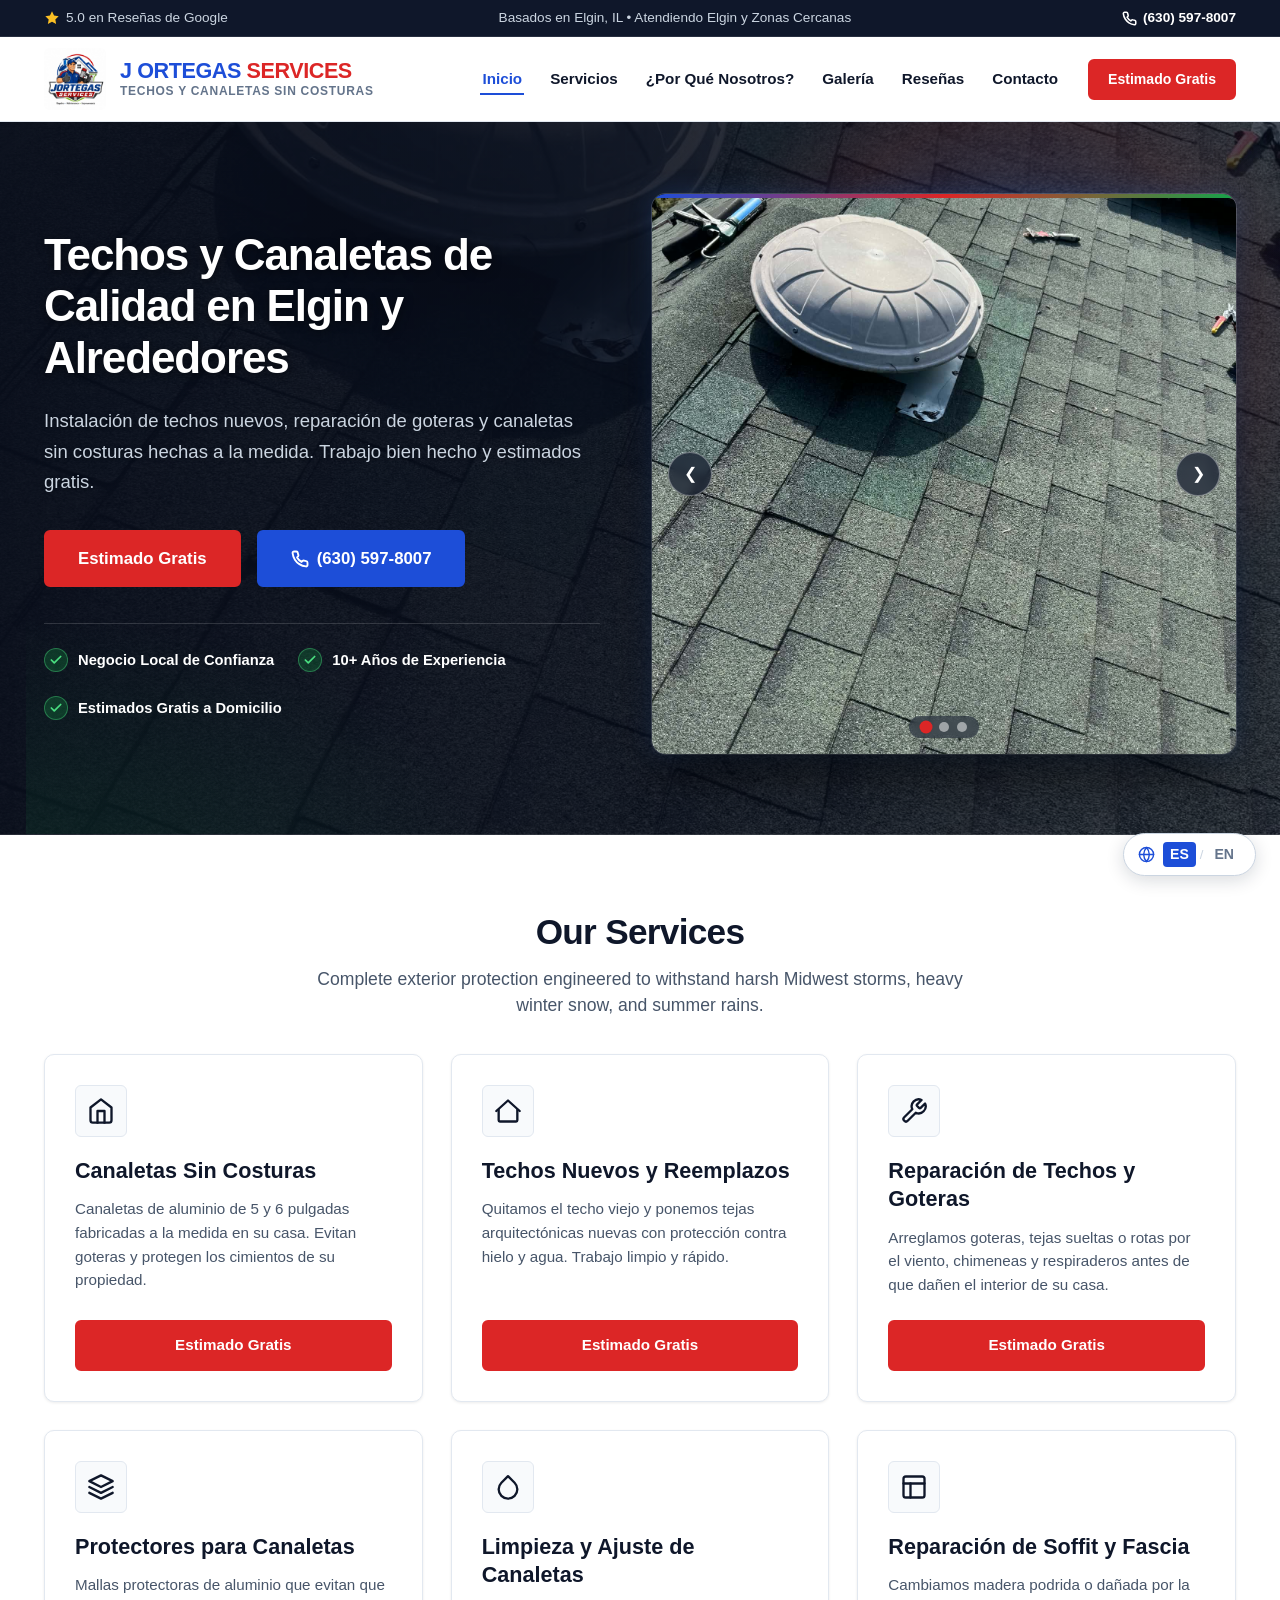
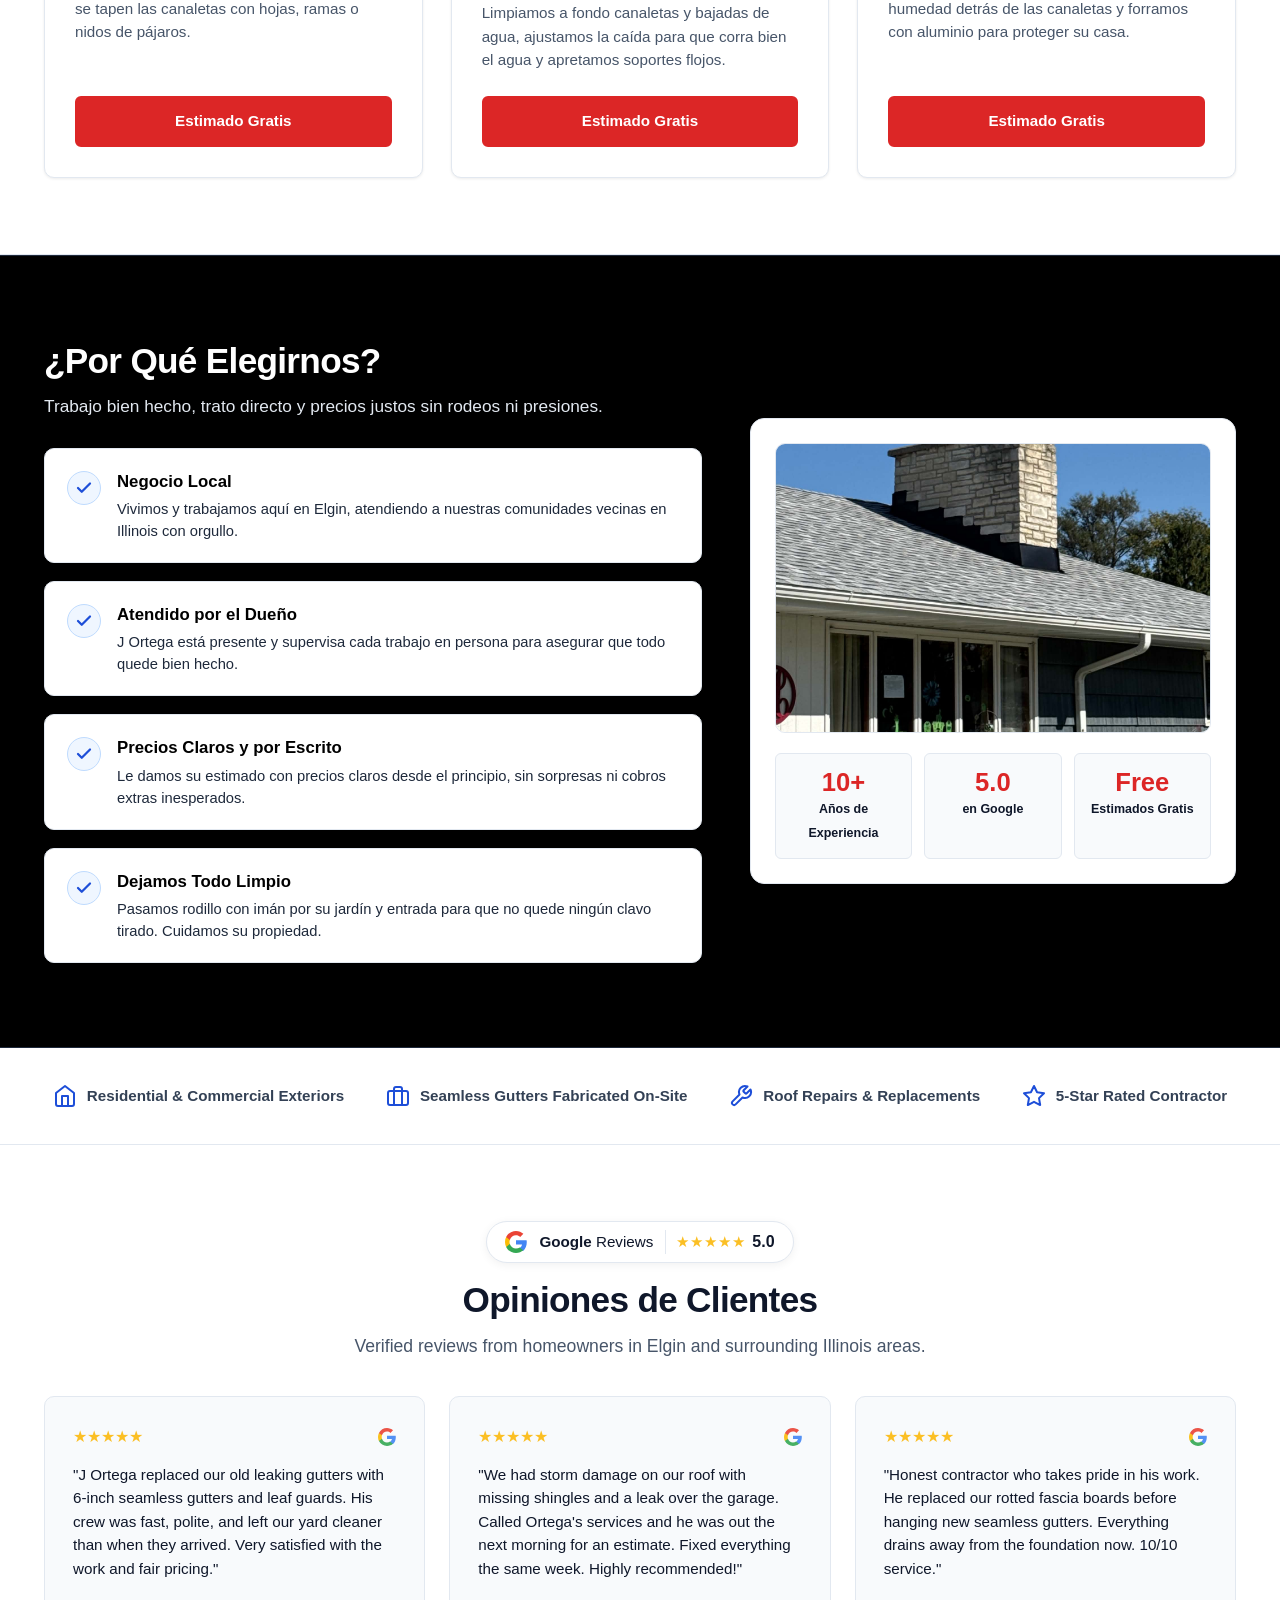
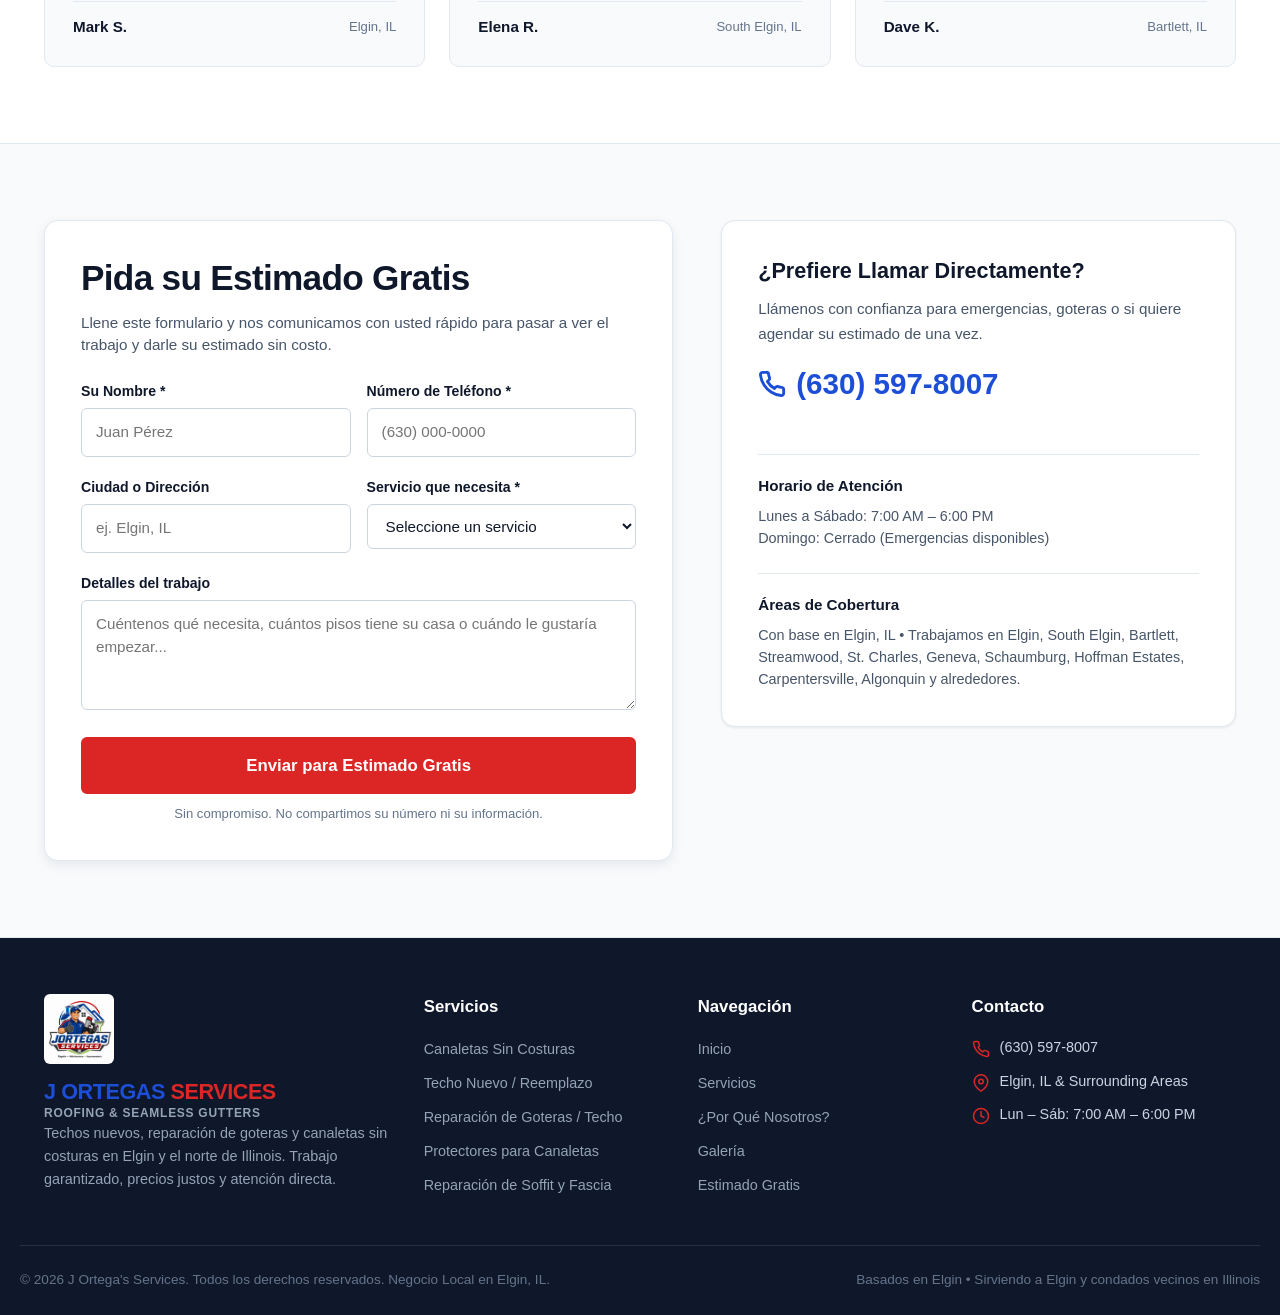
==== commit 86df2302: "Refactor Spanish copy to natural contractor language: punchy headlines, authentic trade terminology," ====
--- a/index.html
+++ b/index.html
@@ -74,10 +74,10 @@
         <svg width="16" height="16" viewBox="0 0 24 24" fill="currentColor">
           <path d="M12 2l3.09 6.26L22 9.27l-5 4.87 1.18 6.88L12 17.77l-6.18 3.25L7 14.14 2 9.27l6.91-1.01L12 2z"/>
         </svg>
-        <span data-i18n="top_rating">5.0 Reseñas en Google</span>
+        <span data-i18n="top_rating">5.0 en Reseñas de Google</span>
       </div>
       <div class="top-bar-item top-bar-location">
-        <span data-i18n="top_location">Con base en Elgin, IL &bull; Sirviendo a Elgin y Áreas Cercanas en Illinois</span>
+        <span data-i18n="top_location">Basados en Elgin, IL &bull; Atendiendo Elgin y Zonas Cercanas</span>
       </div>
       <div class="top-bar-right">
         <a href="tel:6305978007" class="top-phone-link">
@@ -108,13 +108,13 @@
         <ul class="nav-list">
           <li><a href="index.html" class="nav-link active" data-i18n="nav_home">Inicio</a></li>
           <li><a href="#services" class="nav-link" data-i18n="nav_services">Servicios</a></li>
-          <li><a href="#why-us" class="nav-link" data-i18n="nav_why_us">¿Por Qué Elegirnos?</a></li>
+          <li><a href="#why-us" class="nav-link" data-i18n="nav_why_us">¿Por Qué Nosotros?</a></li>
           <li><a href="gallery.html" class="nav-link" data-i18n="nav_gallery">Galería</a></li>
           <li><a href="#reviews" class="nav-link" data-i18n="nav_reviews">Reseñas</a></li>
           <li><a href="#estimate" class="nav-link" data-i18n="nav_contact">Contacto</a></li>
         </ul>
         <div class="nav-cta-wrap">
-          <a href="#estimate" class="btn btn-red btn-sm" data-i18n="btn_request_estimate">Solicitar Presupuesto Gratis</a>
+          <a href="#estimate" class="btn btn-red btn-sm" data-i18n="btn_request_estimate">Estimado Gratis</a>
         </div>
       </nav>
 
@@ -134,13 +134,13 @@
     <section class="hero-section" aria-label="Hero Introduction">
       <div class="container hero-grid">
         <div class="hero-content">
-          <h1 data-i18n="hero_title">Soluciones Confiables de Techado y Canaletas Que Protegen Su Propiedad Todo el Año</h1>
+          <h1 data-i18n="hero_title">Techos y Canaletas de Calidad en Elgin y Alrededores</h1>
           <p class="hero-lead" data-i18n="hero_lead">
-            Reemplazos de techos de alta calidad, reparación confiable de goteras y canaletas sin costuras hechas a la medida para residencias y comercios en Elgin, IL y comunidades cercanas.
+            Instalación de techos nuevos, reparación de goteras y canaletas sin costuras hechas a la medida. Trabajo bien hecho y estimados gratis.
           </p>
 
           <div class="hero-actions">
-            <a href="#estimate" class="btn btn-red btn-lg" data-i18n="btn_request_estimate">Solicitar Presupuesto Gratis</a>
+            <a href="#estimate" class="btn btn-red btn-lg" data-i18n="btn_request_estimate">Estimado Gratis</a>
             <a href="tel:6305978007" class="btn btn-blue btn-lg">
               <svg width="18" height="18" viewBox="0 0 24 24" fill="none" stroke="currentColor" stroke-width="2.5" stroke-linecap="round" stroke-linejoin="round">
                 <path d="M22 16.92v3a2 2 0 0 1-2.18 2 19.79 19.79 0 0 1-8.63-3.07 19.5 19.5 0 0 1-6-6 19.79 19.79 0 0 1-3.07-8.67A2 2 0 0 1 4.11 2h3a2 2 0 0 1 2 1.72 12.84 12.84 0 0 0 .7 2.81 2 2 0 0 1-.45 2.11L8.09 9.91a16 16 0 0 0 6 6l1.27-1.27a2 2 0 0 1 2.11-.45 12.84 12.84 0 0 0 2.81.7A2 2 0 0 1 22 16.92z"></path>
@@ -156,7 +156,7 @@
                   <polyline points="20 6 9 17 4 12"></polyline>
                 </svg>
               </div>
-              <span class="feature-text" data-i18n="hero_feat_1">Propiedad y Operación Local</span>
+              <span class="feature-text" data-i18n="hero_feat_1">Negocio Local de Confianza</span>
             </div>
             <div class="hero-feature-item">
               <div class="feature-check">
@@ -172,7 +172,7 @@
                   <polyline points="20 6 9 17 4 12"></polyline>
                 </svg>
               </div>
-              <span class="feature-text" data-i18n="hero_feat_3">Inspecciones Gratis a Domicilio</span>
+              <span class="feature-text" data-i18n="hero_feat_3">Estimados Gratis a Domicilio</span>
             </div>
           </div>
         </div>
@@ -225,7 +225,7 @@
             <h3 data-i18n="svc1_title">Instalación de Canaletas Sin Costuras</h3>
             <p data-i18n="svc1_desc">Canaletas de aluminio de 5 y 6 pulgadas fabricadas a la medida en el lugar exacto de su propiedad para evitar filtraciones y desbordes.</p>
             <div class="service-card-footer">
-              <a href="#estimate" class="btn btn-red" data-i18n="btn_request_estimate">Solicitar Presupuesto Gratis</a>
+              <a href="#estimate" class="btn btn-red" data-i18n="btn_request_estimate">Estimado Gratis</a>
             </div>
           </article>
 
@@ -240,7 +240,7 @@
             <h3 data-i18n="svc2_title">Reemplazo de Techos y Nuevos Techos</h3>
             <p data-i18n="svc2_desc">Retiro completo del techo viejo e instalación de tejas arquitectónicas con barrera impermeable sintética contra hielo y agua, y limpieza total.</p>
             <div class="service-card-footer">
-              <a href="#estimate" class="btn btn-red" data-i18n="btn_request_estimate">Solicitar Presupuesto Gratis</a>
+              <a href="#estimate" class="btn btn-red" data-i18n="btn_request_estimate">Estimado Gratis</a>
             </div>
           </article>
 
@@ -254,7 +254,7 @@
             <h3 data-i18n="svc3_title">Reparación de Techos y Detección de Goteras</h3>
             <p data-i18n="svc3_desc">Reparación rápida de tejas dañadas por tormentas, tapajuntas de chimeneas, botas de tuberías y goteras antes de que dañen sus paredes.</p>
             <div class="service-card-footer">
-              <a href="#estimate" class="btn btn-red" data-i18n="btn_request_estimate">Solicitar Presupuesto Gratis</a>
+              <a href="#estimate" class="btn btn-red" data-i18n="btn_request_estimate">Estimado Gratis</a>
             </div>
           </article>
 
@@ -270,7 +270,7 @@
             <h3 data-i18n="svc4_title">Protectores de Hojas para Canaletas</h3>
             <p data-i18n="svc4_desc">Mallas de aluminio de alta resistencia instaladas sobre las canaletas para bloquear hojas, agujas de pino y animales manteniendo el flujo de agua.</p>
             <div class="service-card-footer">
-              <a href="#estimate" class="btn btn-red" data-i18n="btn_request_estimate">Solicitar Presupuesto Gratis</a>
+              <a href="#estimate" class="btn btn-red" data-i18n="btn_request_estimate">Estimado Gratis</a>
             </div>
           </article>
 
@@ -284,7 +284,7 @@
             <h3 data-i18n="svc5_title">Limpieza de Canaletas y Bajantes</h3>
             <p data-i18n="svc5_desc">Retiro completo de hojas y lodo acumulado, lavado de bajantes, ajuste de pendientes y refuerzo de clavos o soportes sueltos.</p>
             <div class="service-card-footer">
-              <a href="#estimate" class="btn btn-red" data-i18n="btn_request_estimate">Solicitar Presupuesto Gratis</a>
+              <a href="#estimate" class="btn btn-red" data-i18n="btn_request_estimate">Estimado Gratis</a>
             </div>
           </article>
 
@@ -300,7 +300,7 @@
             <h3 data-i18n="svc6_title">Reparación de Soffit y Fascia</h3>
             <p data-i18n="svc6_desc">Reemplazo de maderas dañadas o podridas en aleros detrás de las canaletas, forrado de aluminio a la medida y paneles de ventilación del ático.</p>
             <div class="service-card-footer">
-              <a href="#estimate" class="btn btn-red" data-i18n="btn_request_estimate">Solicitar Presupuesto Gratis</a>
+              <a href="#estimate" class="btn btn-red" data-i18n="btn_request_estimate">Estimado Gratis</a>
             </div>
           </article>
         </div>
@@ -311,8 +311,8 @@
     <section id="why-us" class="why-section">
       <div class="container why-grid">
         <div class="why-content">
-          <h2 data-i18n="why_title">¿Por Qué Elegirnos?</h2>
-          <p data-i18n="why_lead">Creemos en un trabajo honesto, confiable y directo, sin tácticas agresivas de venta ni rebajar la calidad de los materiales.</p>
+          <h2 data-i18n="why_title">¿Por Qué Nosotros?</h2>
+          <p data-i18n="why_lead">Trabajo bien hecho, trato directo y precios justos sin rodeos ni presiones.</p>
 
           <div class="why-list">
             <div class="why-item">
@@ -322,8 +322,8 @@
                 </svg>
               </div>
               <div class="why-item-content">
-                <h4 data-i18n="why_item1_title">Propiedad y Operación Local</h4>
-                <p data-i18n="why_item1_desc">Artesanía dedicada en techos y canaletas sirviendo con orgullo a Elgin y comunidades vecinas en Illinois.</p>
+                <h4 data-i18n="why_item1_title">Negocio Local de Confianza</h4>
+                <p data-i18n="why_item1_desc">Vivimos y trabajamos aquí en Elgin, atendiendo a nuestras comunidades vecinas en Illinois con orgullo.</p>
               </div>
             </div>
 
@@ -335,7 +335,7 @@
               </div>
               <div class="why-item-content">
                 <h4 data-i18n="why_item2_title">Supervisión Directa del Propietario</h4>
-                <p data-i18n="why_item2_desc">J Ortega supervisa personalmente cada obra para garantizar el clavado adecuado, la alineación de pendientes y un control estricto de calidad.</p>
+                <p data-i18n="why_item2_desc">J Ortega está presente y supervisa cada trabajo en persona para asegurar que todo quede bien hecho.</p>
               </div>
             </div>
 
@@ -347,7 +347,7 @@
               </div>
               <div class="why-item-content">
                 <h4 data-i18n="why_item3_title">Presupuestos Escritos y Claros</h4>
-                <p data-i18n="why_item3_desc">Precios detallados por partida, sin cargos ocultos, sorpresas ni órdenes de cambio imprevistas.</p>
+                <p data-i18n="why_item3_desc">Le damos su estimado con precios claros desde el principio, sin sorpresas ni cobros extras inesperados.</p>
               </div>
             </div>
 
@@ -359,7 +359,7 @@
               </div>
               <div class="why-item-content">
                 <h4 data-i18n="why_item4_title">Limpieza Minuciosa del Terreno</h4>
-                <p data-i18n="why_item4_desc">Barrido magnético completo en césped y estacionamiento para que no quede ningún clavo o residuo de metal.</p>
+                <p data-i18n="why_item4_desc">Pasamos rodillo con imán por su jardín y entrada para que no quede ningún clavo tirado. Cuidamos su propiedad.</p>
               </div>
             </div>
           </div>
@@ -376,7 +376,7 @@
             </div>
             <div class="why-stat">
               <span class="why-stat-num">5.0</span>
-              <span class="why-stat-label" data-i18n="stat_rating">Calificación Google</span>
+              <span class="why-stat-label" data-i18n="stat_rating">en Google</span>
             </div>
             <div class="why-stat">
               <span class="why-stat-num">Free</span>
@@ -438,7 +438,7 @@
               <strong>5.0</strong>
             </div>
           </div>
-          <h2 data-i18n="reviews_title">Lo Que Dicen Nuestros Clientes</h2>
+          <h2 data-i18n="reviews_title">Opiniones de Clientes</h2>
           <p>Verified reviews from homeowners in Elgin and surrounding Illinois areas.</p>
         </header>
 
@@ -513,9 +513,9 @@
     <section id="estimate" class="estimate-section">
       <div class="container estimate-grid">
         <div class="estimate-card">
-          <h2 data-i18n="est_title">Solicite un Presupuesto Gratis</h2>
+          <h2 data-i18n="est_title">Pida su Estimado Gratis</h2>
           <p style="color: #475569; margin-bottom: 24px; font-size: 0.95rem;" data-i18n="est_lead">
-            Complete el formulario y nos comunicaremos con usted a la brevedad para agendar una visita a domicilio y brindarle un presupuesto detallado.
+            Llene este formulario y nos comunicamos con usted rápido para pasar a ver el trabajo y darle su estimado sin costo.
           </p>
 
           <form id="estimateForm" action="https://api.web3forms.com/submit" method="POST">
@@ -558,21 +558,21 @@
             </div>
 
             <div class="form-group">
-              <label for="projectDetails" data-i18n="lbl_details">Detalles del Proyecto</label>
+              <label for="projectDetails" data-i18n="lbl_details">Detalles del trabajo</label>
               <textarea id="projectDetails" name="message" placeholder="Cuéntenos sobre su propiedad, número de pisos, problemas específicos o fecha preferida..." data-i18n-ph="ph_details"></textarea>
             </div>
 
             <button type="submit" class="btn btn-red btn-lg form-submit-btn">
-              <span data-i18n="btn_submit_request">Enviar Solicitud de Presupuesto</span>
+              <span data-i18n="btn_submit_request">Enviar para Estimado Gratis</span>
             </button>
-            <p class="form-note" data-i18n="form_note">Sin compromiso. Respetamos su privacidad y nunca vendemos su información.</p>
+            <p class="form-note" data-i18n="form_note">Sin compromiso. No compartimos su número ni su información.</p>
           </form>
         </div>
 
         <div class="estimate-call-box">
-          <h3 data-i18n="callbox_title">¿Prefiere Hablar Directamente?</h3>
+          <h3 data-i18n="callbox_title">¿Prefiere Llamar Directamente?</h3>
           <p style="color: #475569; font-size: 0.95rem; line-height: 1.6;" data-i18n="callbox_lead">
-            Llámenos directamente para reparaciones urgentes o presupuestos rápidos. Respondemos con prontitud o nos comunicamos el mismo día.
+            Llámenos con confianza para emergencias, goteras o si quiere agendar su estimado de una vez.
           </p>
 
           <a href="tel:6305978007" class="call-big-number">
@@ -629,9 +629,9 @@
         <ul class="footer-links">
           <li><a href="index.html" data-i18n="nav_home">Inicio</a></li>
           <li><a href="#services" data-i18n="nav_services">Servicios</a></li>
-          <li><a href="#why-us" data-i18n="nav_why_us">¿Por Qué Elegirnos?</a></li>
+          <li><a href="#why-us" data-i18n="nav_why_us">¿Por Qué Nosotros?</a></li>
           <li><a href="gallery.html" data-i18n="nav_gallery">Galería de Proyectos</a></li>
-          <li><a href="#estimate" data-i18n="btn_request_estimate">Presupuesto Gratis</a></li>
+          <li><a href="#estimate" data-i18n="btn_request_estimate">Estimado Gratis</a></li>
         </ul>
       </div>
 
@@ -661,7 +661,7 @@
     </div>
 
     <div class="container footer-bottom">
-      <p data-i18n="footer_copyright">&copy; 2026 J Ortega's Services. Todos los derechos reservados. Propiedad y Operación Local en Elgin, IL.</p>
+      <p data-i18n="footer_copyright">&copy; 2026 J Ortega's Services. Todos los derechos reservados. Negocio Local de Confianza en Elgin, IL.</p>
       <p data-i18n="footer_serving">Con base en Elgin &bull; Sirviendo a Elgin, Condado de Kane y Comunidades de Illinois</p>
     </div>
   </footer>
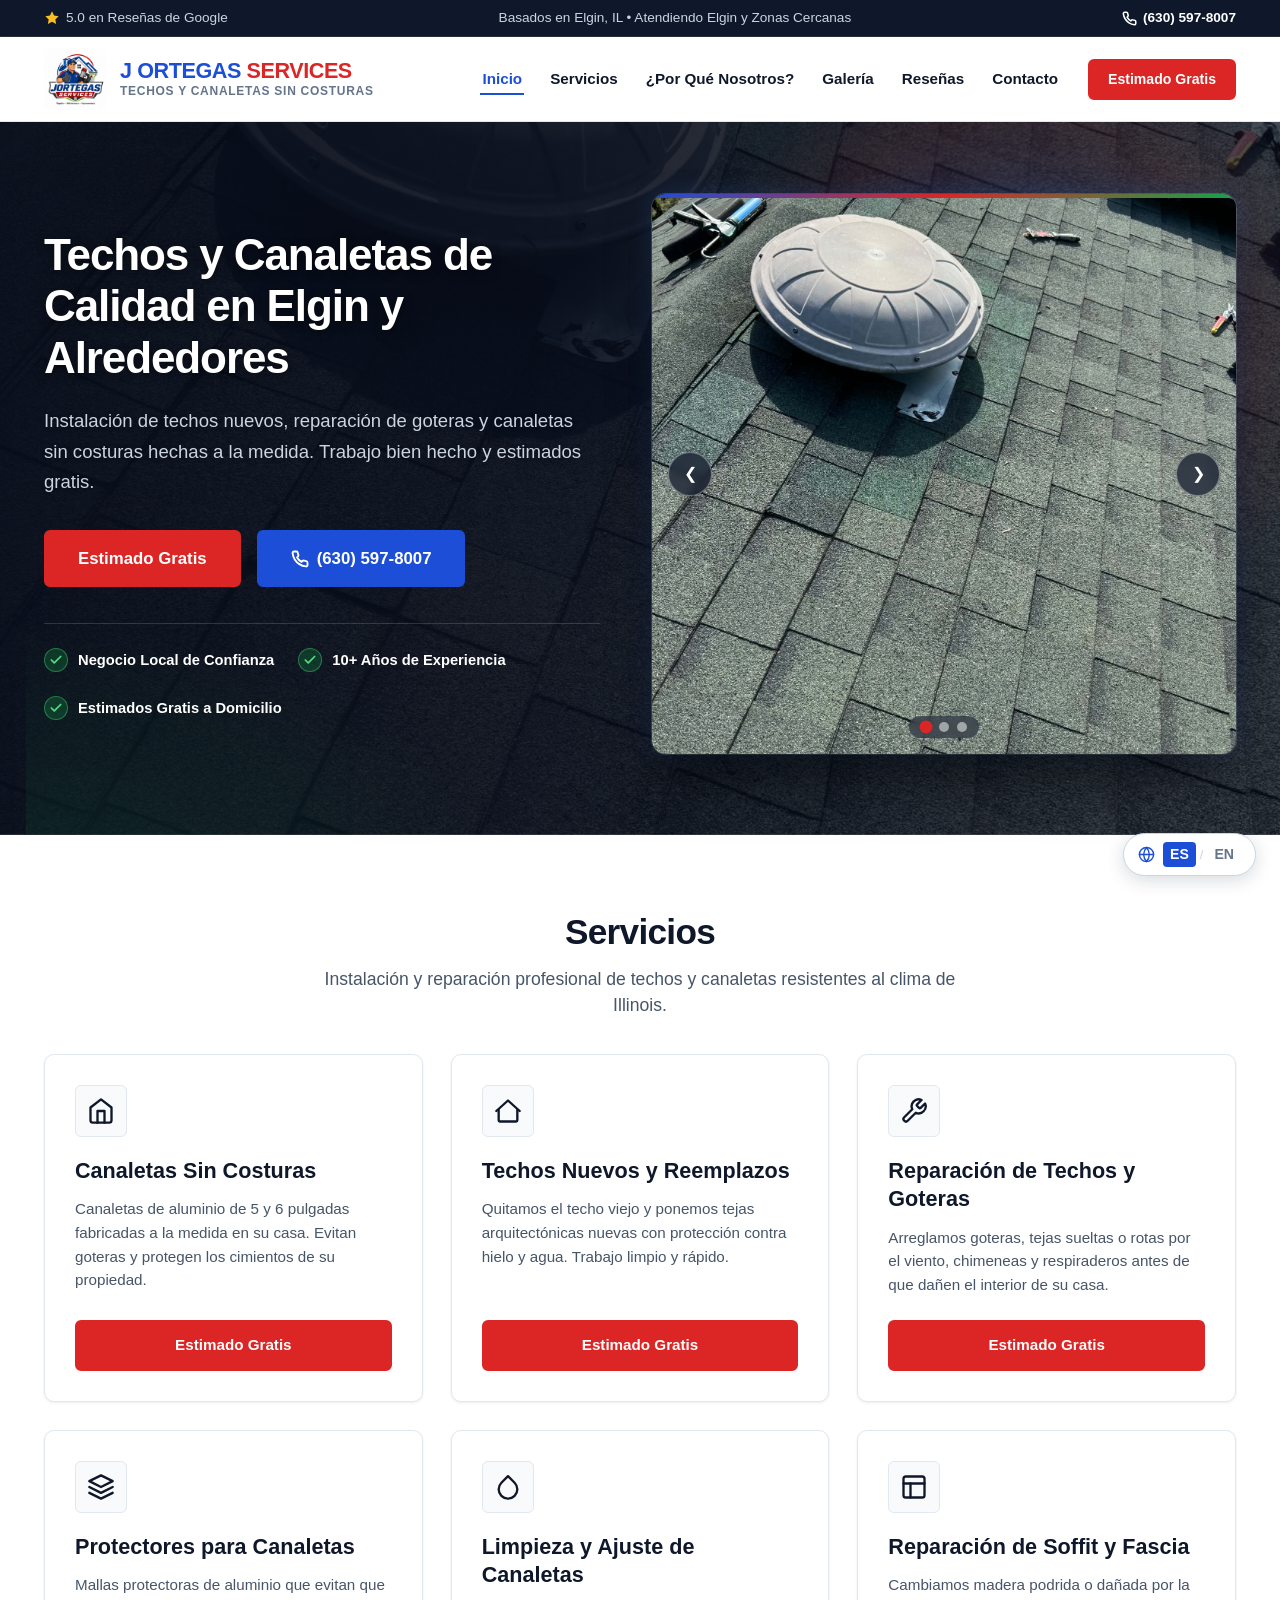
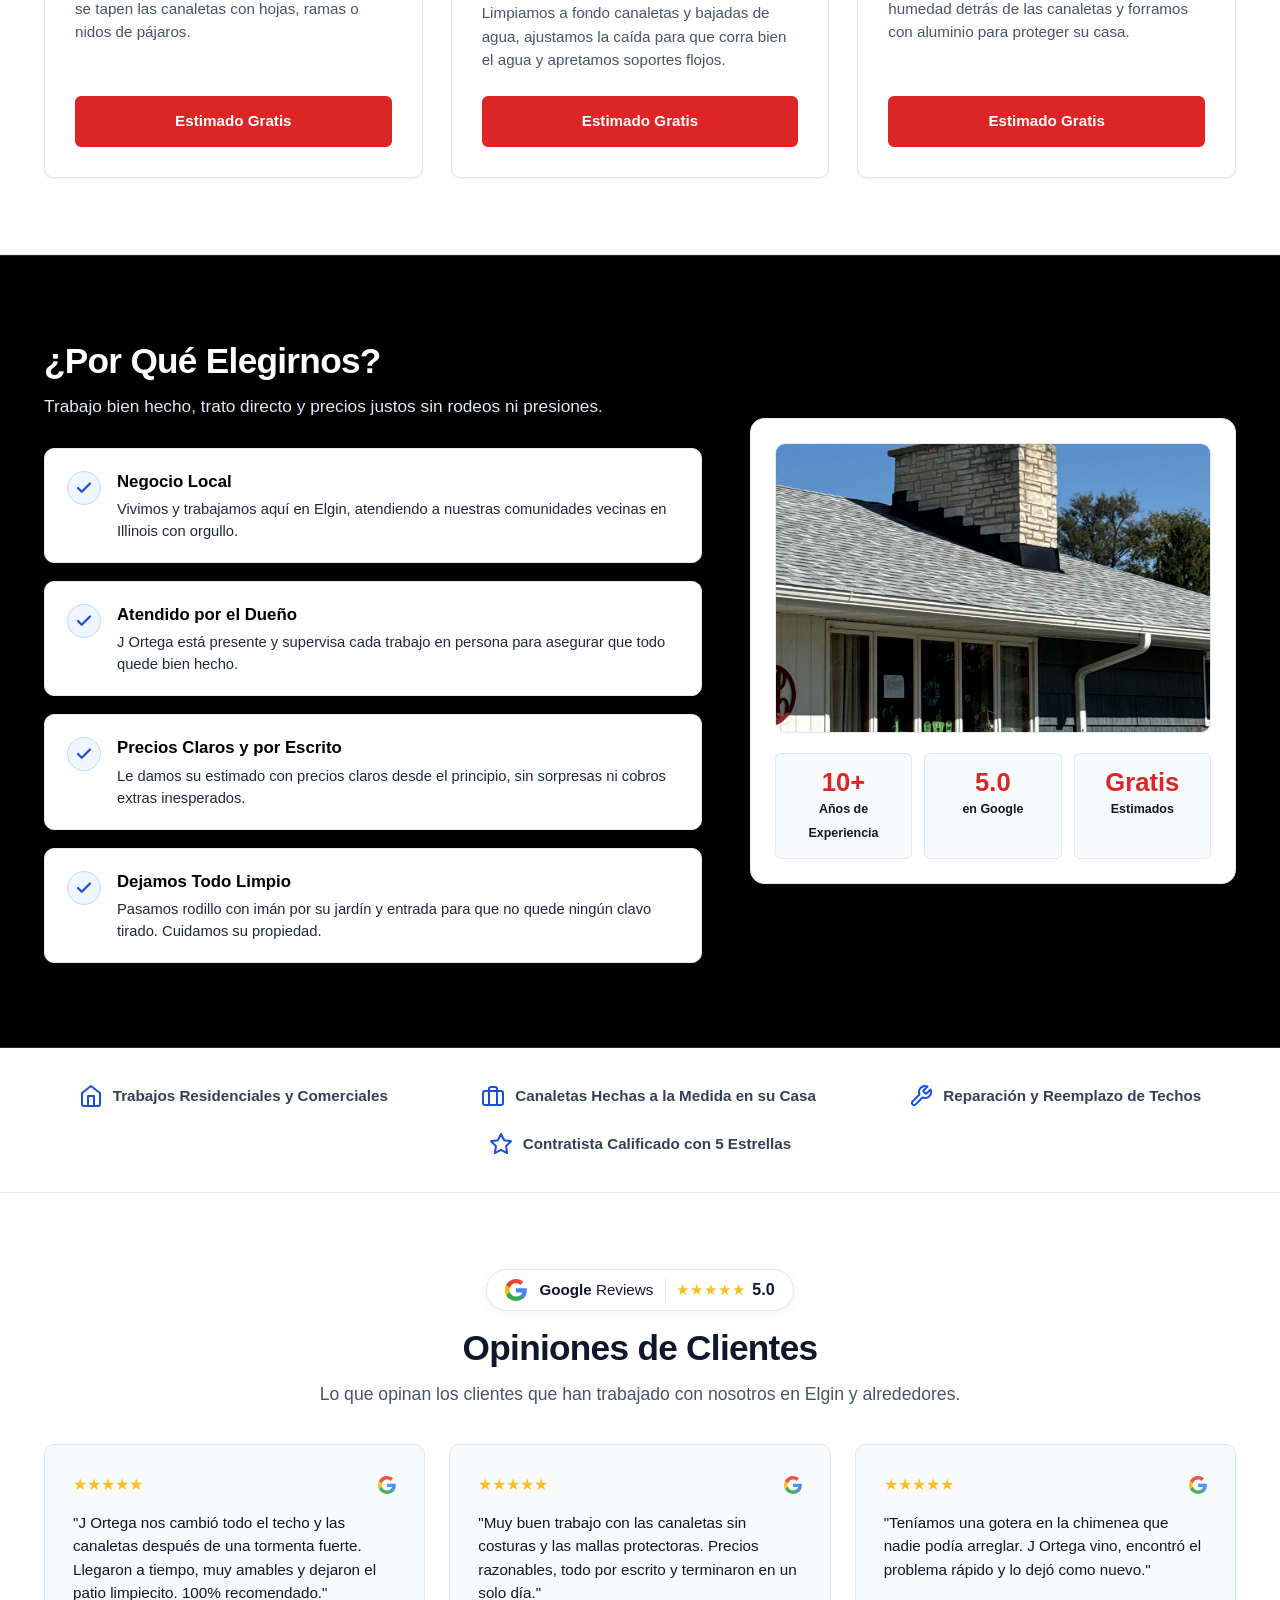
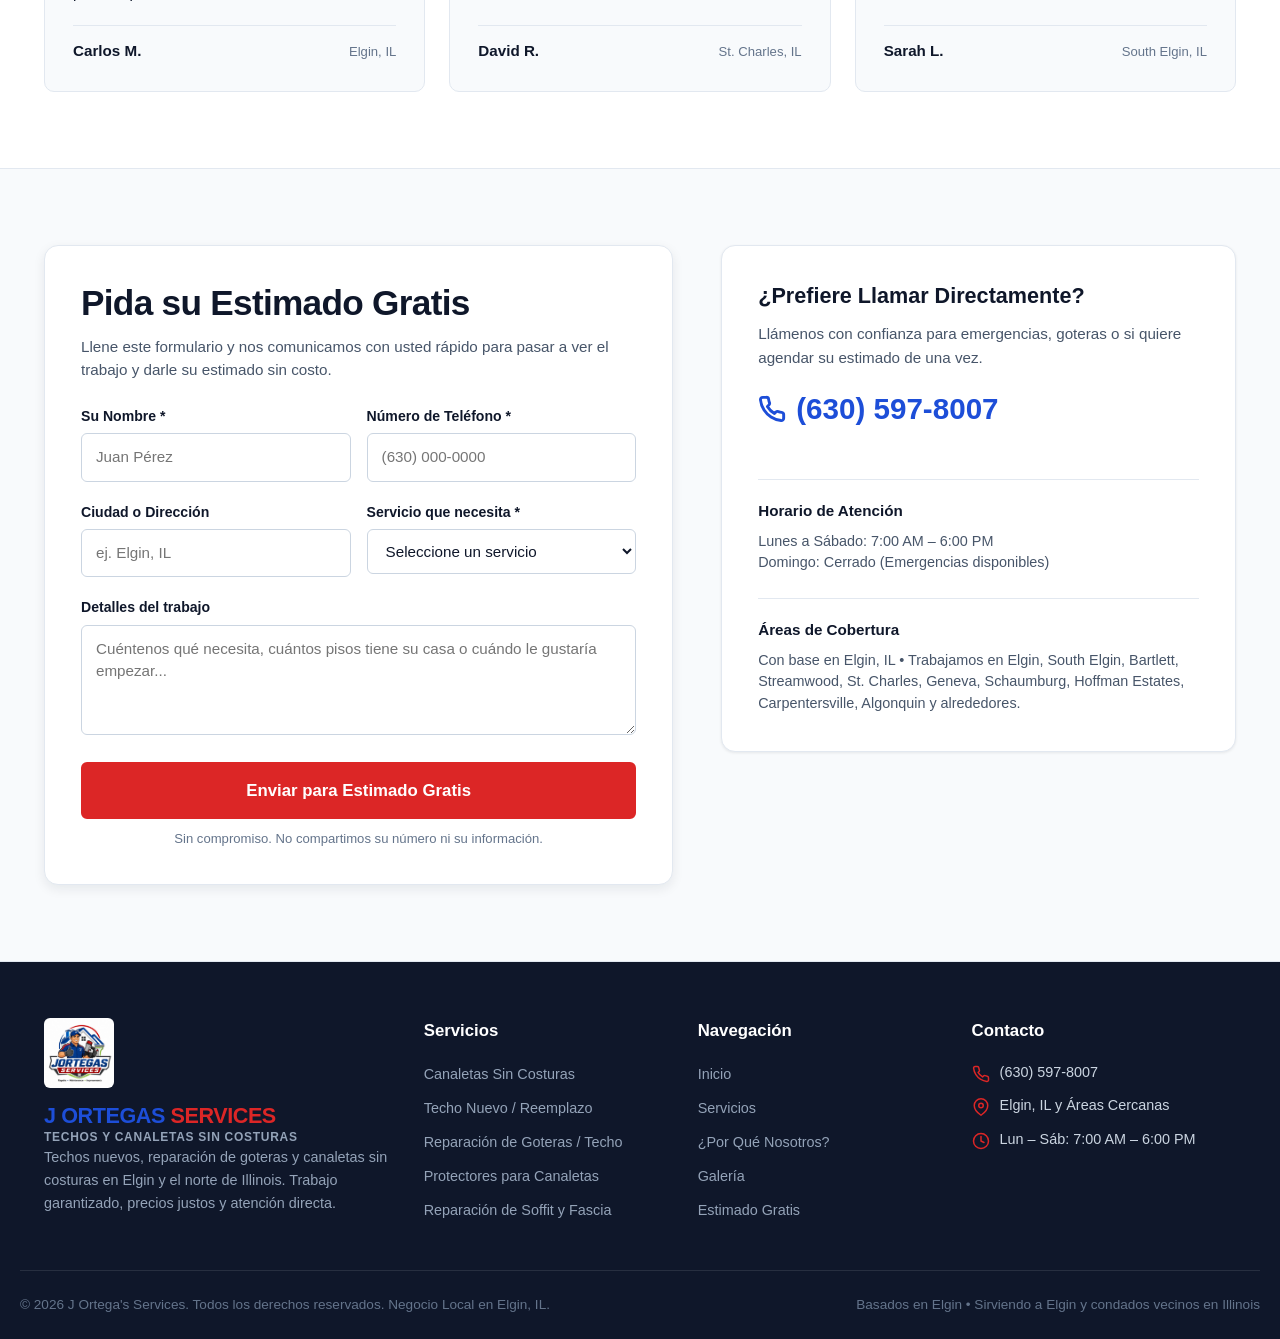
==== commit beab228a: "Fix untranslated English text in Spanish default view and update trust strip & reviews" ====
--- a/index.html
+++ b/index.html
@@ -3,7 +3,7 @@
 <head>
   <meta charset="UTF-8">
   <meta name="viewport" content="width=device-width, initial-scale=1.0">
-  <title>J Ortega's Services | Roofing &amp; Seamless Gutters | Elgin, IL</title>
+  <title>J Ortega's Services | Techos y Canaletas Sin Costuras | Elgin, IL</title>
   <meta name="description" content="Professional roofing replacement, roof repair, seamless gutter installation, and gutter guards based in Elgin, IL and serving surrounding Illinois communities. Call (630) 597-8007.">
   <meta name="robots" content="index, follow">
   <meta name="author" content="J Ortega's Services">
@@ -209,8 +209,8 @@
     <section id="services" class="services-section">
       <div class="container">
         <header class="section-head text-center">
-          <h2>Our Services</h2>
-          <p>Complete exterior protection engineered to withstand harsh Midwest storms, heavy winter snow, and summer rains.</p>
+          <h2 data-i18n="services_title">Servicios</h2>
+          <p data-i18n="services_lead">Instalación y reparación profesional de techos y canaletas resistentes al clima de Illinois.</p>
         </header>
 
         <div class="services-grid">
@@ -379,8 +379,8 @@
               <span class="why-stat-label" data-i18n="stat_rating">en Google</span>
             </div>
             <div class="why-stat">
-              <span class="why-stat-num">Free</span>
-              <span class="why-stat-label" data-i18n="stat_estimates">Presupuestos</span>
+              <span class="why-stat-num" data-i18n="stat_free">Gratis</span>
+              <span class="why-stat-label" data-i18n="stat_estimates">Estimados</span>
             </div>
           </div>
         </div>
@@ -396,26 +396,26 @@
               <path d="M3 9l9-7 9 7v11a2 2 0 0 1-2 2H5a2 2 0 0 1-2-2z"></path>
               <polyline points="9 22 9 12 15 12 15 22"></polyline>
             </svg>
-            <span>Residential &amp; Commercial Exteriors</span>
+            <span data-i18n="trust_residential">Trabajos Residenciales y Comerciales</span>
           </div>
           <div class="trust-badge">
             <svg viewBox="0 0 24 24" fill="none" stroke="currentColor" stroke-width="2" stroke-linecap="round" stroke-linejoin="round">
               <rect x="2" y="7" width="20" height="14" rx="2" ry="2"></rect>
               <path d="M16 21V5a2 2 0 0 0-2-2h-4a2 2 0 0 0-2 2v16"></path>
             </svg>
-            <span>Seamless Gutters Fabricated On-Site</span>
+            <span data-i18n="trust_gutters">Canaletas Hechas a la Medida en su Casa</span>
           </div>
           <div class="trust-badge">
             <svg viewBox="0 0 24 24" fill="none" stroke="currentColor" stroke-width="2" stroke-linecap="round" stroke-linejoin="round">
               <path d="M14.7 6.3a1 1 0 0 0 0 1.4l1.6 1.6a1 1 0 0 0 1.4 0l3.77-3.77a6 6 0 0 1-7.94 7.94l-6.91 6.91a2.12 2.12 0 0 1-3-3l6.91-6.91a6 6 0 0 1 7.94-7.94l-3.76 3.76z"></path>
             </svg>
-            <span>Roof Repairs &amp; Replacements</span>
+            <span data-i18n="trust_repairs">Reparación y Reemplazo de Techos</span>
           </div>
           <div class="trust-badge">
             <svg viewBox="0 0 24 24" fill="none" stroke="currentColor" stroke-width="2" stroke-linecap="round" stroke-linejoin="round">
               <polygon points="12 2 15.09 8.26 22 9.27 17 14.14 18.18 21.02 12 17.77 5.82 21.02 7 14.14 2 9.27 8.91 8.26 12 2"></polygon>
             </svg>
-            <span>5-Star Rated Contractor</span>
+            <span data-i18n="trust_rated">Contratista Calificado con 5 Estrellas</span>
           </div>
         </div>
       </div>
@@ -439,7 +439,7 @@
             </div>
           </div>
           <h2 data-i18n="reviews_title">Opiniones de Clientes</h2>
-          <p>Verified reviews from homeowners in Elgin and surrounding Illinois areas.</p>
+          <p data-i18n="reviews_lead">Lo que opinan los clientes que han trabajado con nosotros en Elgin y alrededores.</p>
         </header>
 
         <div class="reviews-grid">
@@ -455,11 +455,11 @@
                 <path fill="#EA4335" d="M12 4.75c1.77 0 3.35.61 4.6 1.8l3.42-3.42C17.95 1.19 15.24 0 12 0 7.33 0 3.26 2.64 1.25 6.58l4.03 3.15c.95-2.83 3.6-4.98 6.72-4.98Z"/>
               </svg>
             </div>
-            <p>
-              "J Ortega replaced our old leaking gutters with 6-inch seamless gutters and leaf guards. His crew was fast, polite, and left our yard cleaner than when they arrived. Very satisfied with the work and fair pricing."
+            <p data-i18n="rev1_text">
+              "J Ortega nos cambió todo el techo y las canaletas después de una tormenta fuerte. Llegaron a tiempo, muy amables y dejaron el patio limpiecito. 100% recomendado."
             </p>
             <div class="reviewer-meta">
-              <span class="reviewer-name">Mark S.</span>
+              <span class="reviewer-name">Carlos M.</span>
               <span class="reviewer-location">Elgin, IL</span>
             </div>
           </article>
@@ -476,12 +476,12 @@
                 <path fill="#EA4335" d="M12 4.75c1.77 0 3.35.61 4.6 1.8l3.42-3.42C17.95 1.19 15.24 0 12 0 7.33 0 3.26 2.64 1.25 6.58l4.03 3.15c.95-2.83 3.6-4.98 6.72-4.98Z"/>
               </svg>
             </div>
-            <p>
-              "We had storm damage on our roof with missing shingles and a leak over the garage. Called Ortega's services and he was out the next morning for an estimate. Fixed everything the same week. Highly recommended!"
+            <p data-i18n="rev2_text">
+              "Muy buen trabajo con las canaletas sin costuras y las mallas protectoras. Precios razonables, todo por escrito y terminaron en un solo día."
             </p>
             <div class="reviewer-meta">
-              <span class="reviewer-name">Elena R.</span>
-              <span class="reviewer-location">South Elgin, IL</span>
+              <span class="reviewer-name">David R.</span>
+              <span class="reviewer-location">St. Charles, IL</span>
             </div>
           </article>
 
@@ -497,12 +497,12 @@
                 <path fill="#EA4335" d="M12 4.75c1.77 0 3.35.61 4.6 1.8l3.42-3.42C17.95 1.19 15.24 0 12 0 7.33 0 3.26 2.64 1.25 6.58l4.03 3.15c.95-2.83 3.6-4.98 6.72-4.98Z"/>
               </svg>
             </div>
-            <p>
-              "Honest contractor who takes pride in his work. He replaced our rotted fascia boards before hanging new seamless gutters. Everything drains away from the foundation now. 10/10 service."
+            <p data-i18n="rev3_text">
+              "Teníamos una gotera en la chimenea que nadie podía arreglar. J Ortega vino, encontró el problema rápido y lo dejó como nuevo."
             </p>
             <div class="reviewer-meta">
-              <span class="reviewer-name">Dave K.</span>
-              <span class="reviewer-location">Bartlett, IL</span>
+              <span class="reviewer-name">Sarah L.</span>
+              <span class="reviewer-location">South Elgin, IL</span>
             </div>
           </article>
         </div>
@@ -606,10 +606,10 @@
           <span class="brand-name" style="color: #ffffff;">
             <span class="accent-blue">J ORTEGAS</span> <span class="accent-red">SERVICES</span>
           </span>
-          <span class="brand-tag" style="color: #94a3b8;">Roofing &amp; Seamless Gutters</span>
+          <span class="brand-tag" style="color: #94a3b8;" data-i18n="brand_tag">Techos y Canaletas Sin Costuras</span>
         </div>
         <p data-i18n="footer_desc">
-          Servicios profesionales de techado residencial y comercial, y canaletas sin costuras a medida en el norte de Illinois. Servicio confiable, precios justos y artesanía de primera.
+          Techos nuevos, reparación de goteras y canaletas sin costuras en Elgin y el norte de Illinois. Trabajo garantizado, precios justos y atención directa.
         </p>
       </div>
 
@@ -648,7 +648,7 @@
             <path d="M21 10c0 7-9 13-9 13s-9-6-9-13a9 9 0 0 1 18 0z"></path>
             <circle cx="12" cy="10" r="3"></circle>
           </svg>
-          <span>Elgin, IL &amp; Surrounding Areas</span>
+          <span data-i18n="footer_area">Elgin, IL y Áreas Cercanas</span>
         </div>
         <div class="footer-contact-item">
           <svg viewBox="0 0 24 24" fill="none" stroke="currentColor" stroke-width="2" stroke-linecap="round" stroke-linejoin="round">
